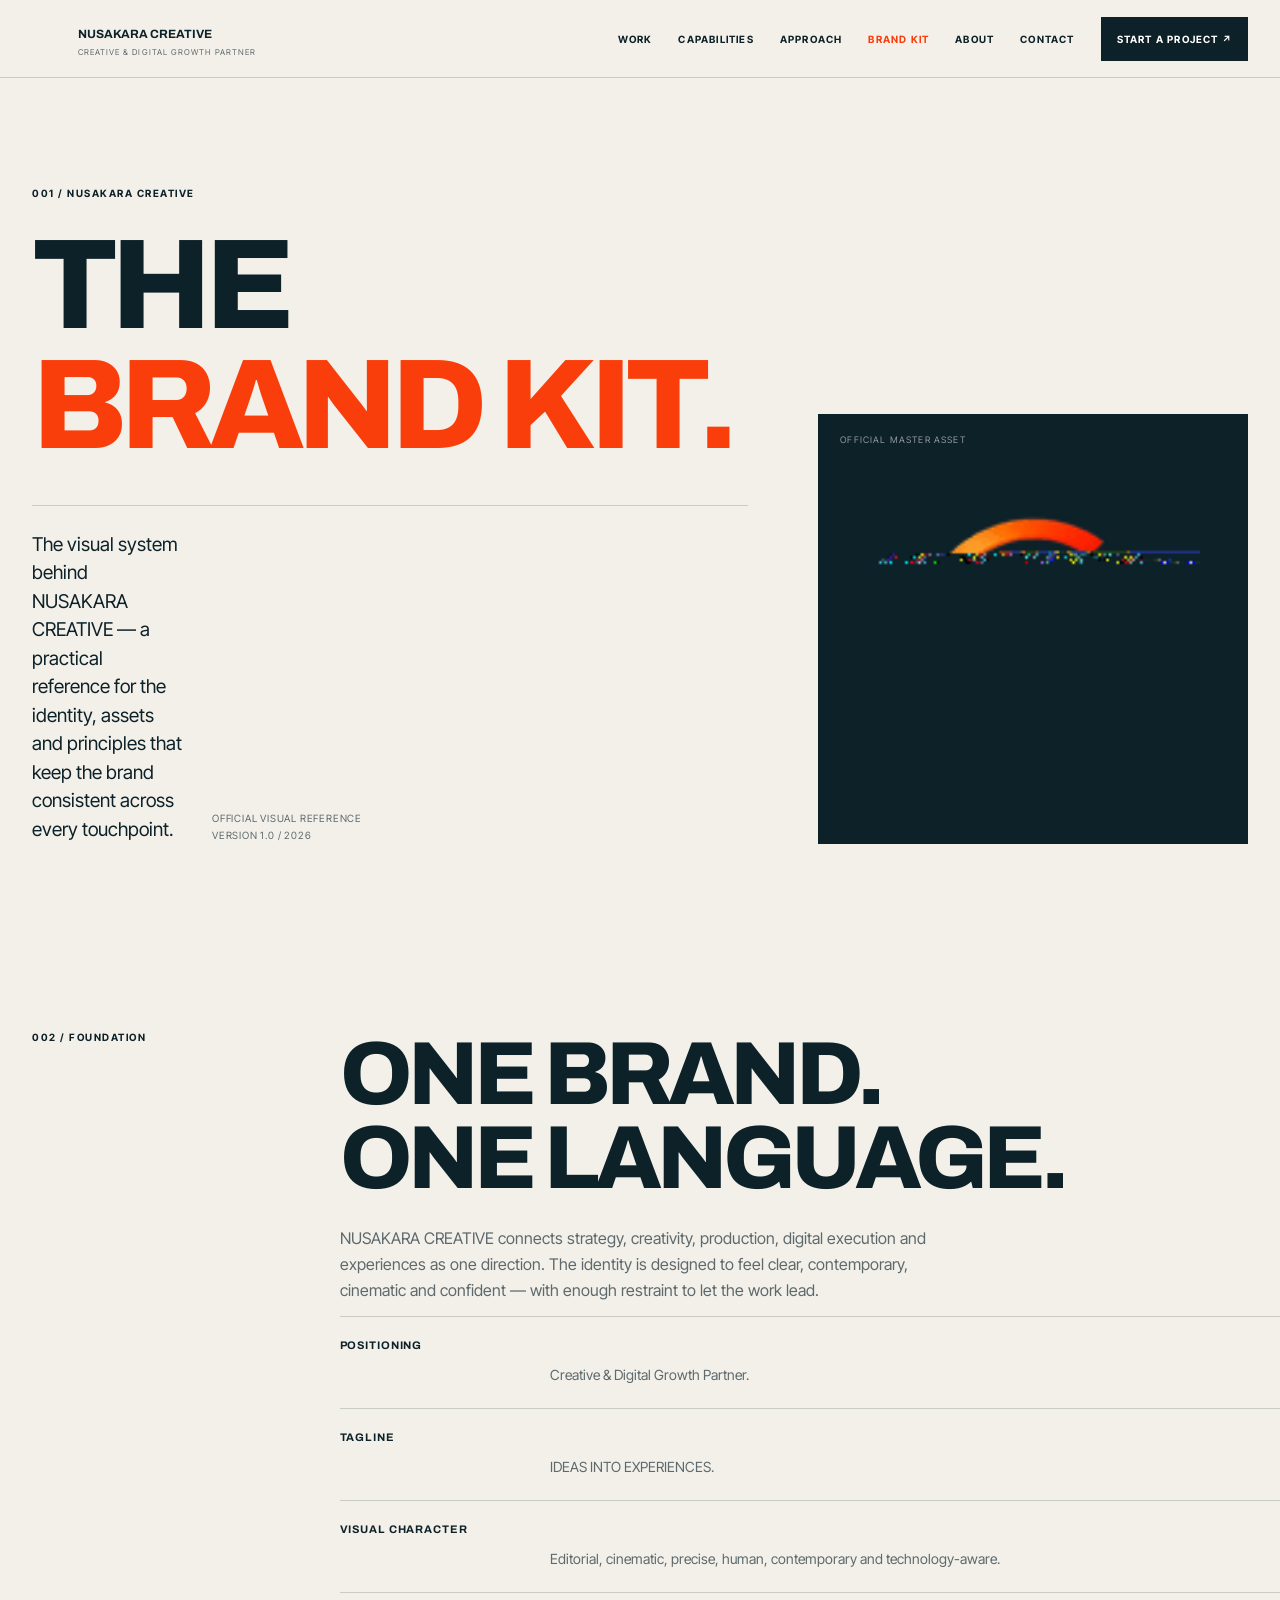
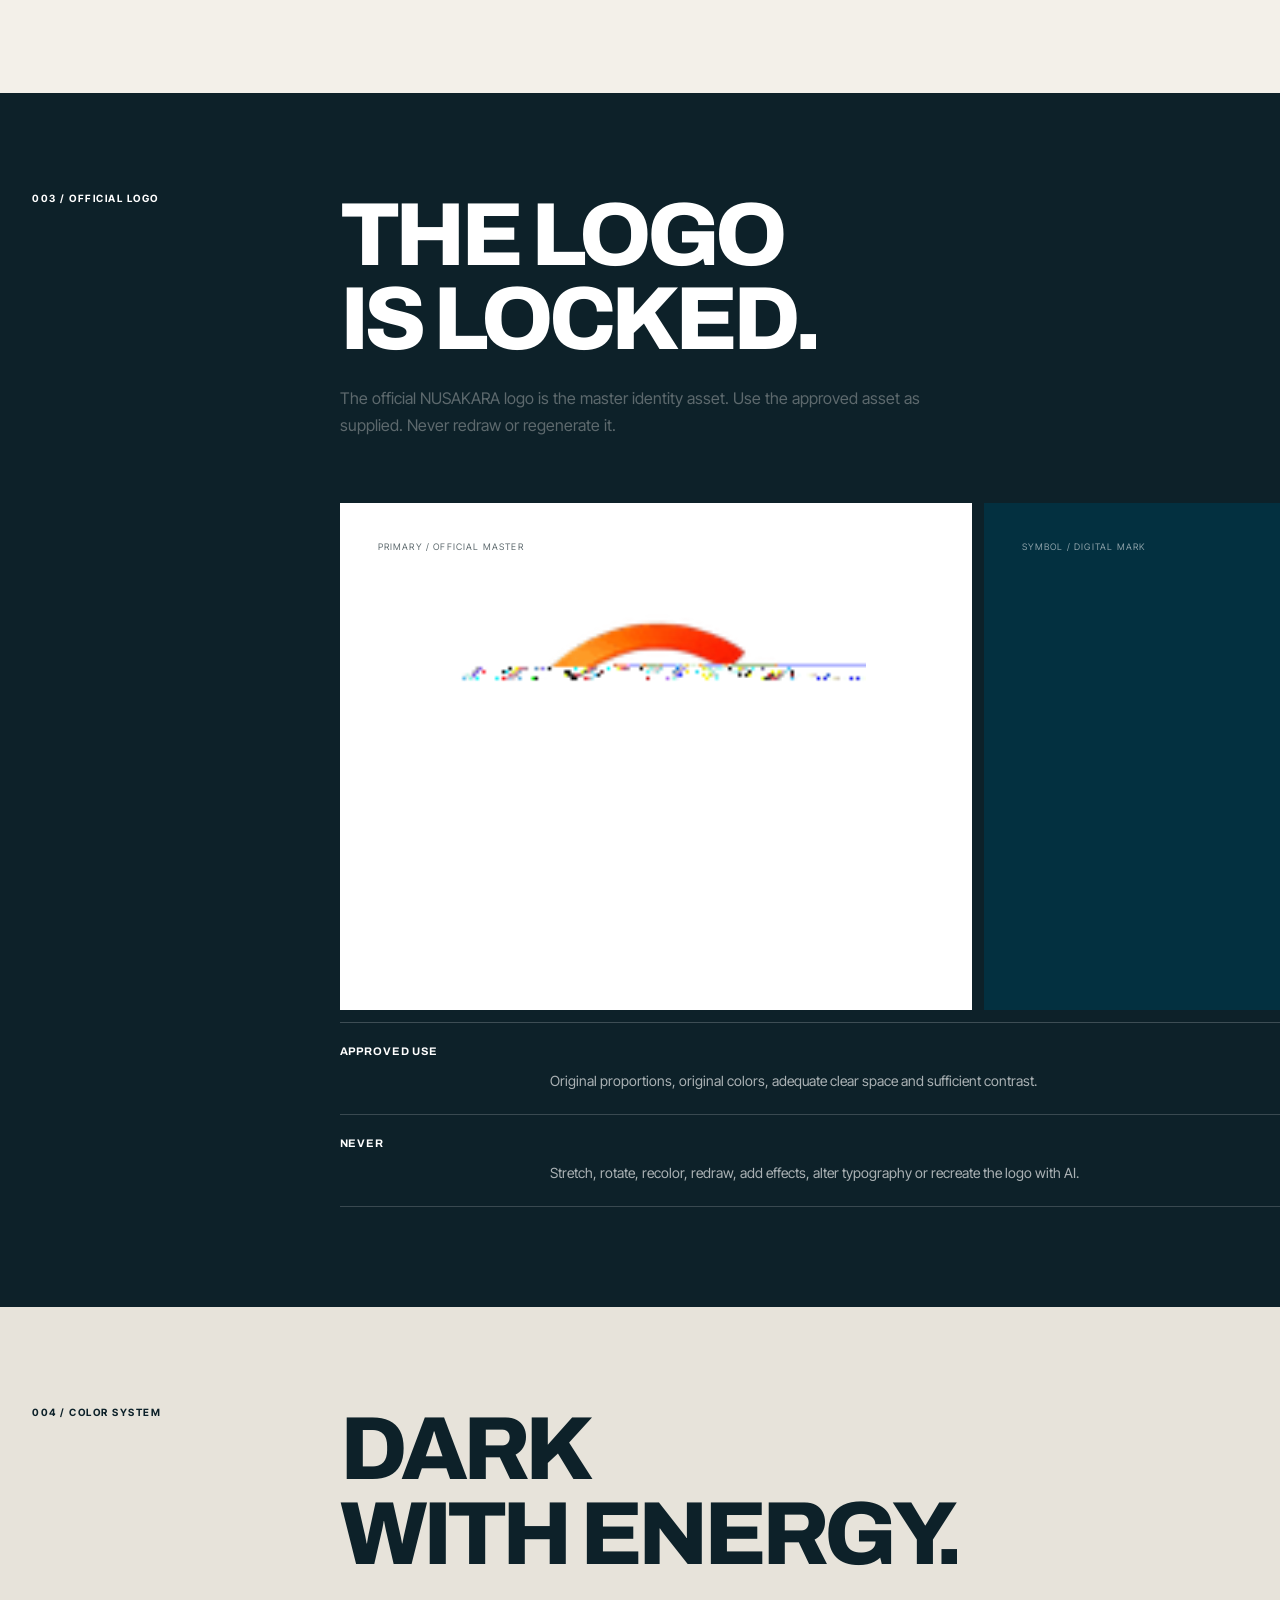
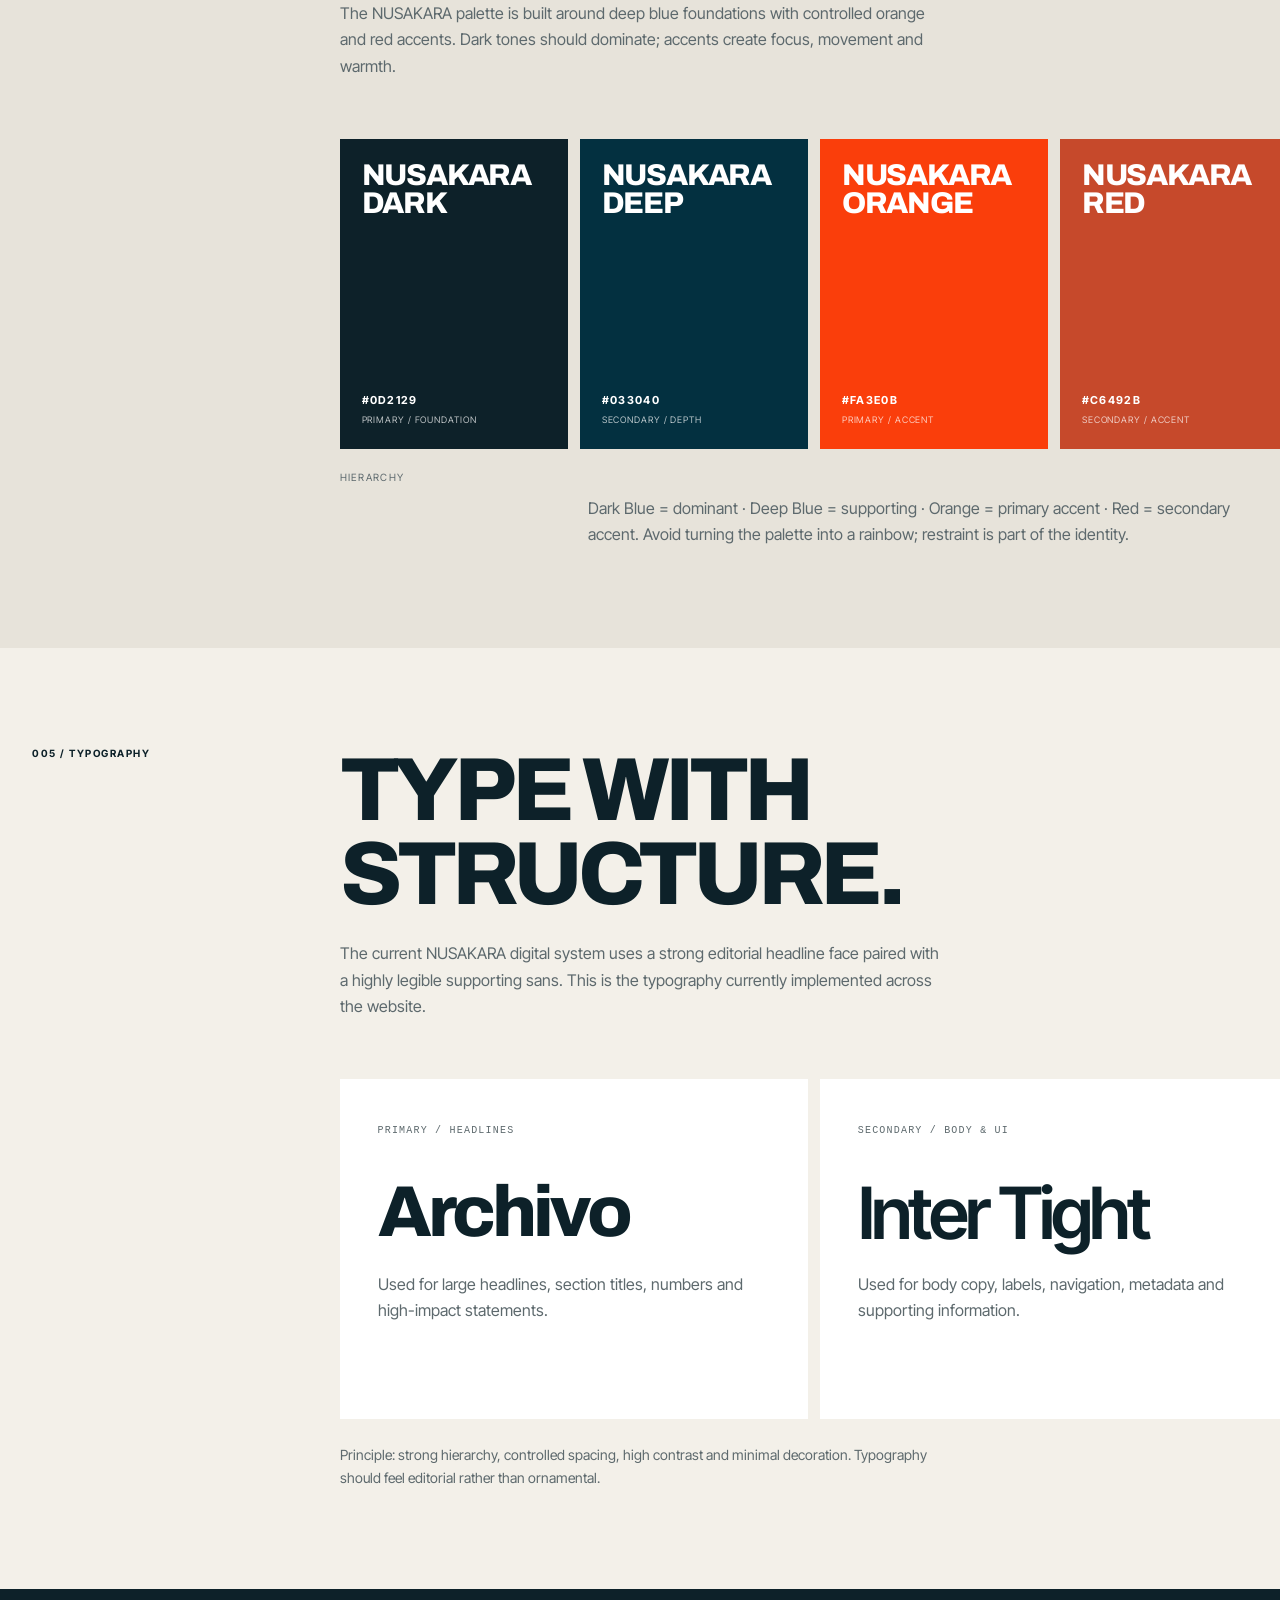
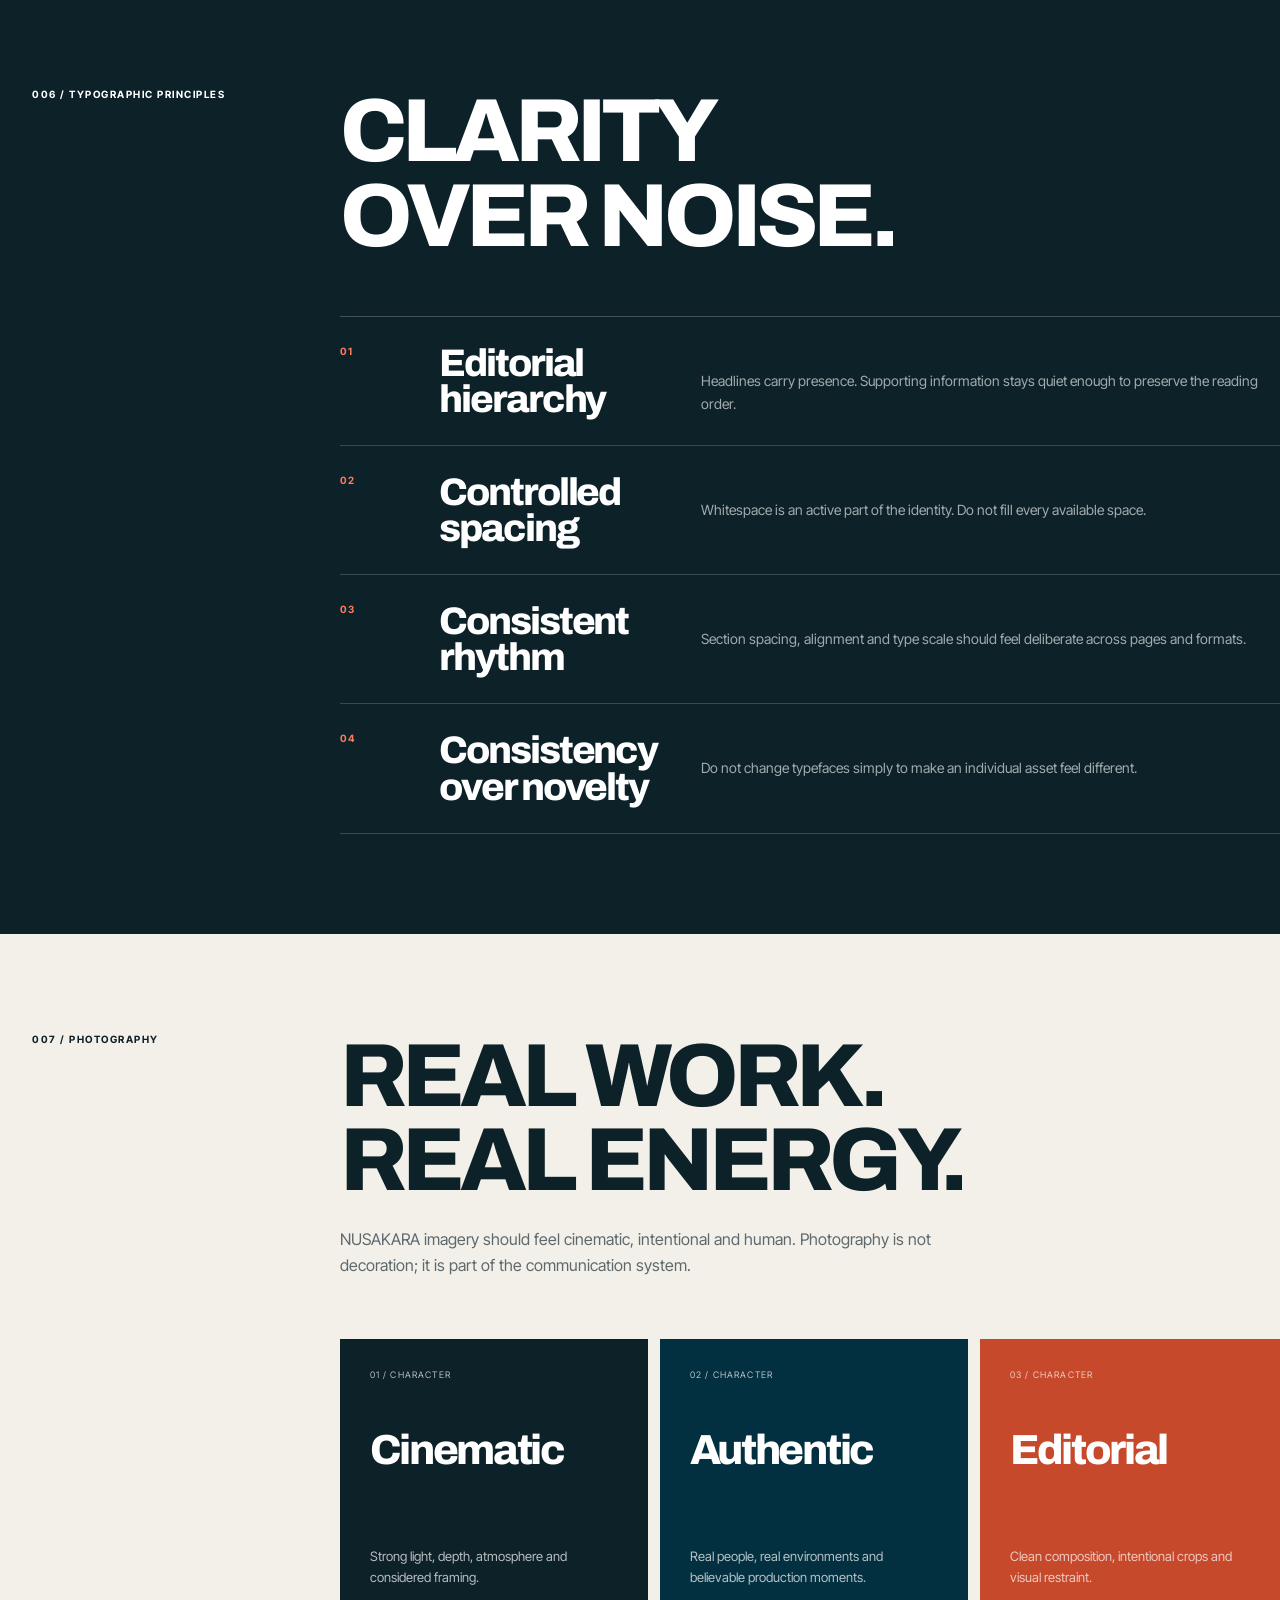
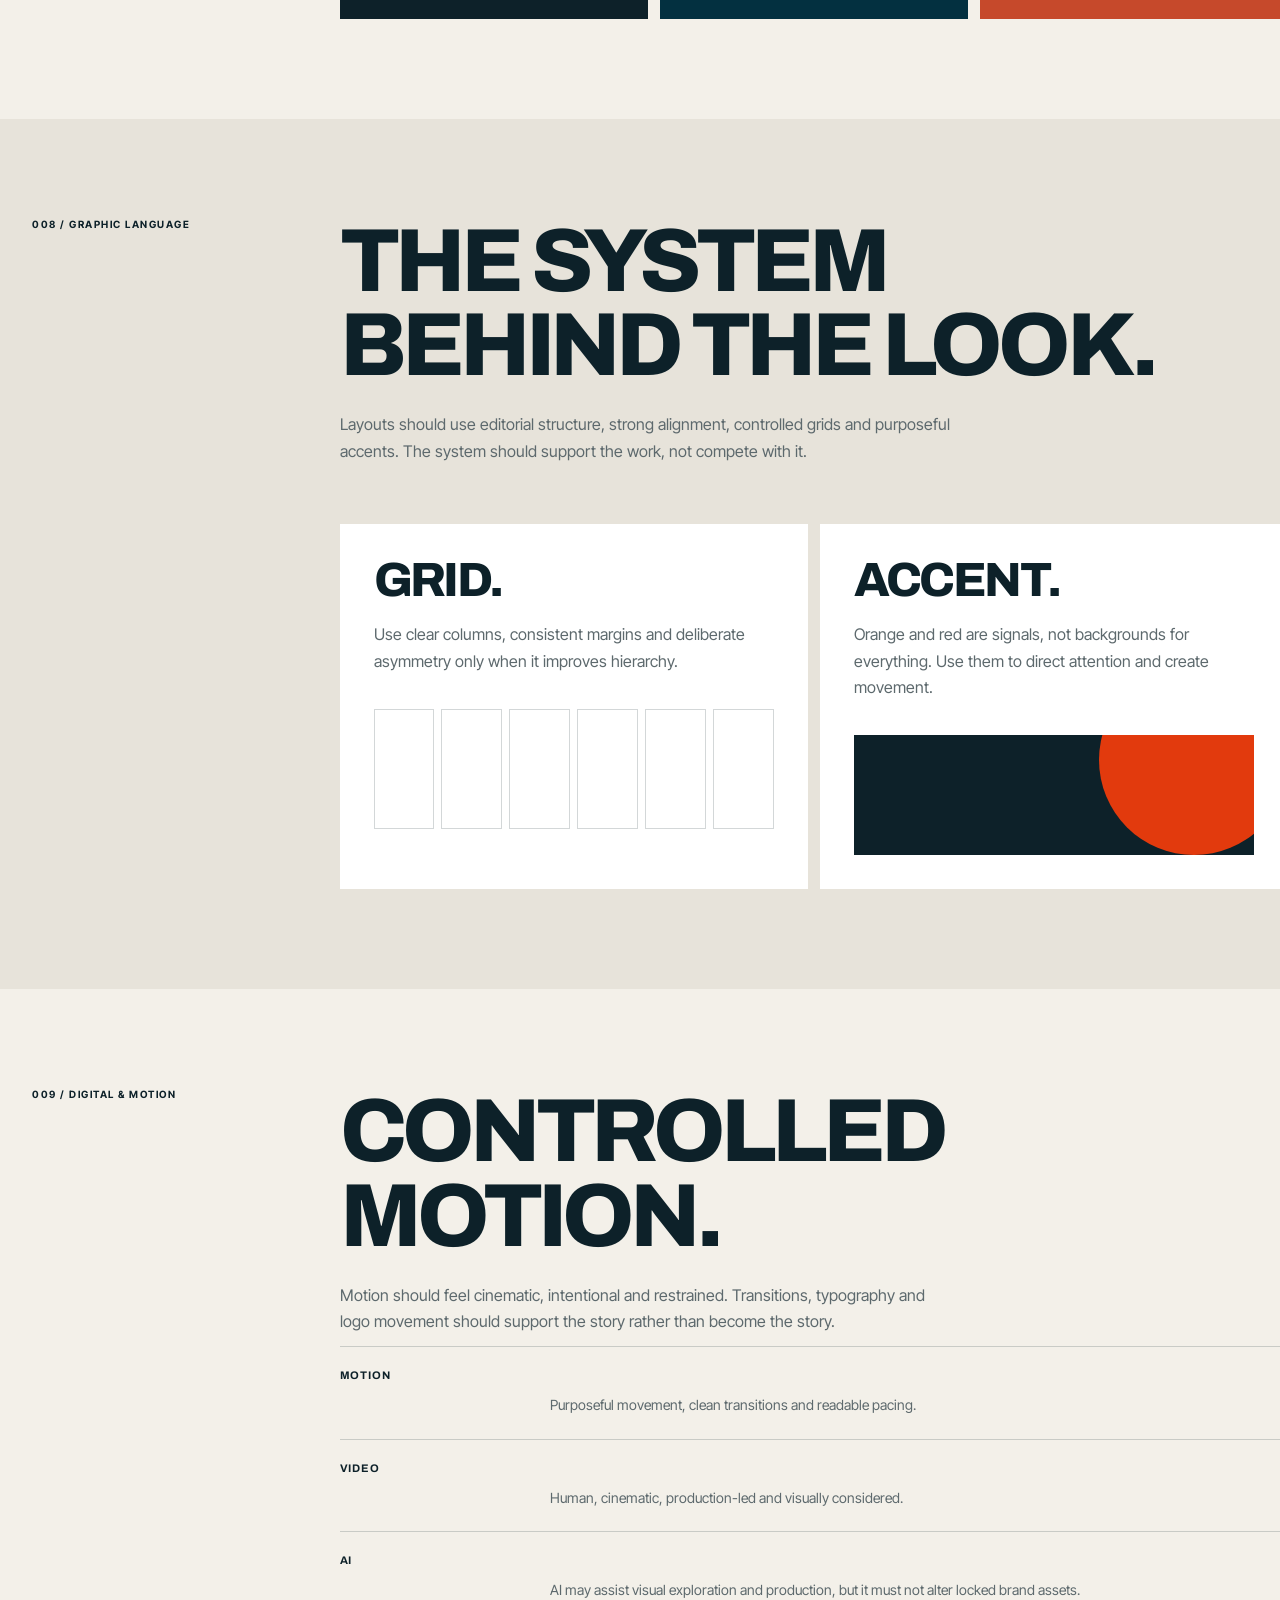
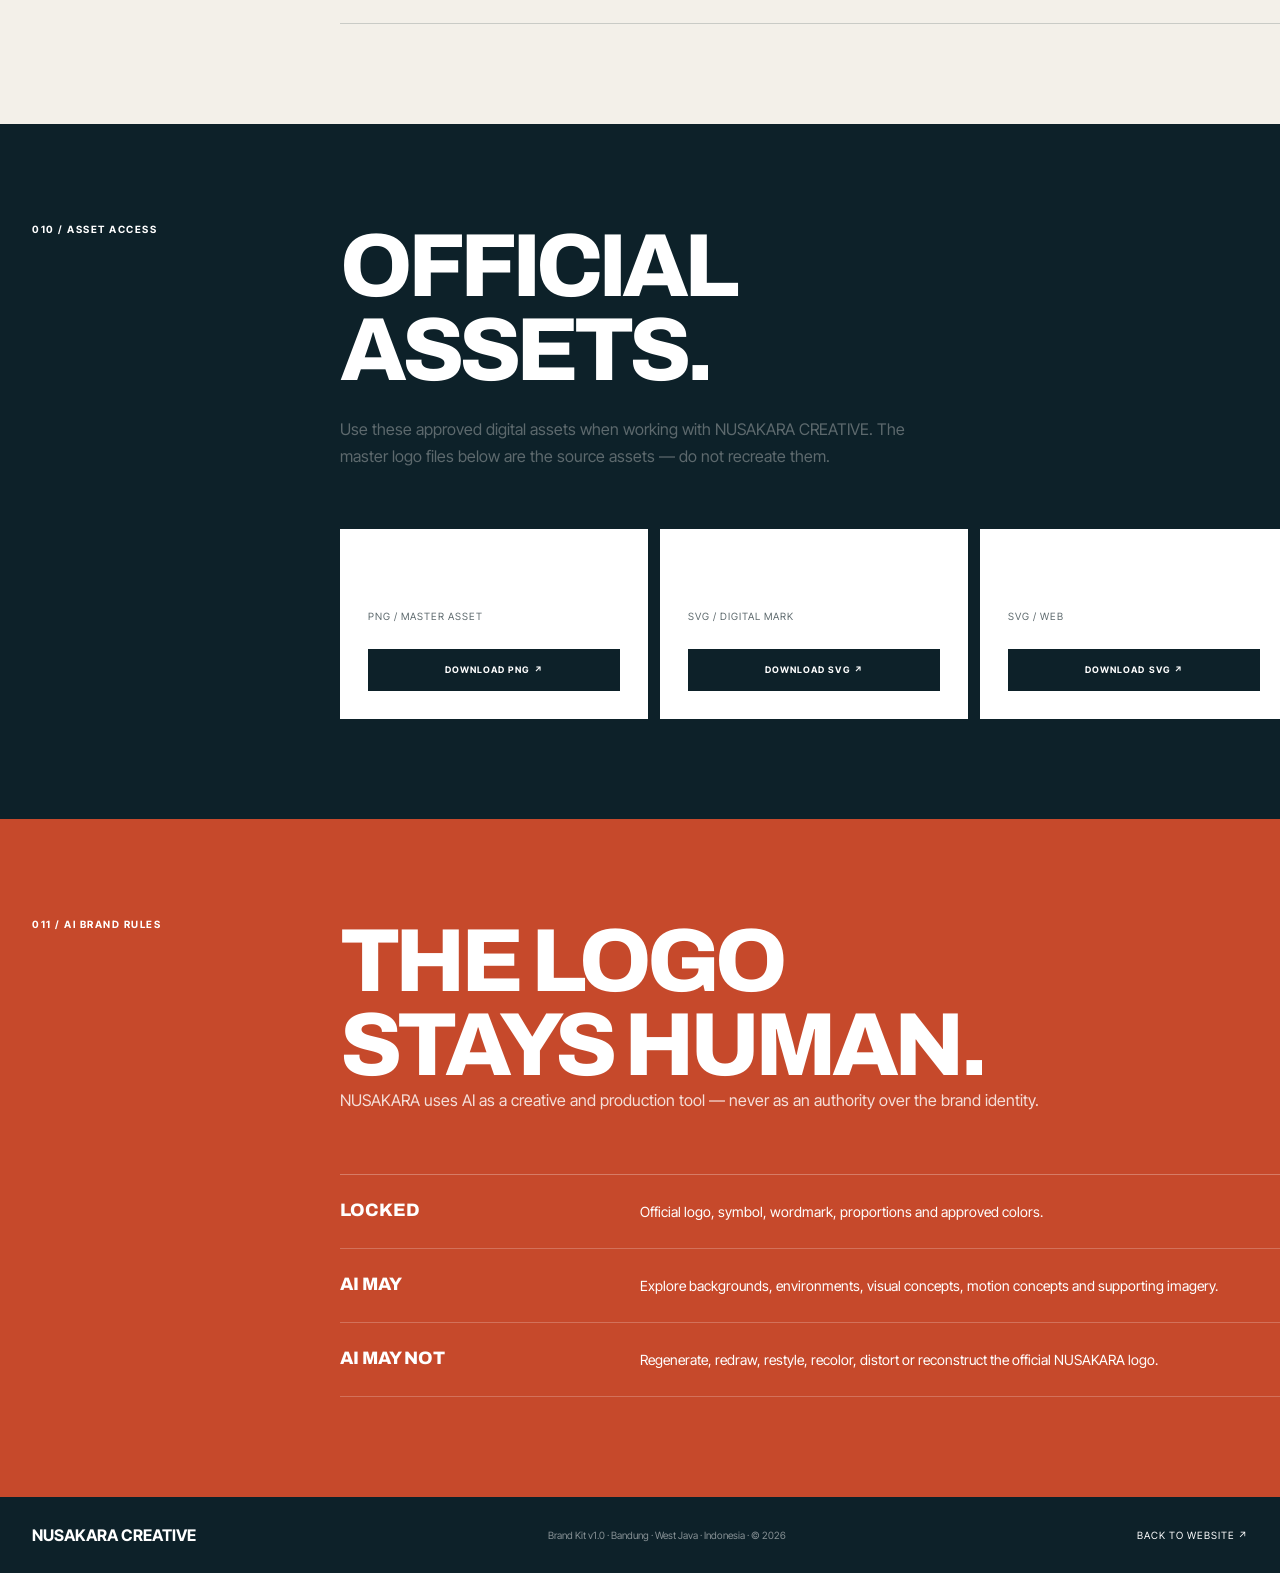
==== brand-kit/index.html @ 81b002ea "Create NUSAKARA Brand Kit page" ====
<!doctype html>
<html lang="en">
<head>
<meta charset="utf-8">
<meta name="viewport" content="width=device-width,initial-scale=1">
<title>Brand Kit — NUSAKARA CREATIVE</title>
<meta name="description" content="The official NUSAKARA CREATIVE visual reference: logo, color system, typography, photography direction, graphic language and brand usage principles.">
<meta name="robots" content="index,follow,max-image-preview:large">
<link rel="canonical" href="https://nusakaracreative.github.io/nusakaracreative/brand-kit/">
<meta property="og:type" content="website">
<meta property="og:title" content="Brand Kit — NUSAKARA CREATIVE">
<meta property="og:description" content="The visual system behind NUSAKARA CREATIVE. Official logo, colors, typography and usage principles.">
<meta property="og:url" content="https://nusakaracreative.github.io/nusakaracreative/brand-kit/">
<meta property="og:site_name" content="NUSAKARA CREATIVE">
<meta property="og:image" content="https://nusakaracreative.github.io/nusakaracreative/assets/nusakara-logo-official.png">
<link rel="icon" href="../favicon.svg" type="image/svg+xml">
<link rel="preconnect" href="https://fonts.googleapis.com">
<link rel="preconnect" href="https://fonts.gstatic.com" crossorigin>
<link href="https://fonts.googleapis.com/css2?family=Archivo:wght@400;500;600;700;800;900&family=Inter+Tight:wght@400;500;600;700&display=swap" rel="stylesheet">
<style>
:root{--paper:#f3f0e9;--ink:#0d2129;--deep:#033040;--orange:#fa3e0b;--red:#c6492b;--muted:#5d696d;--line:rgba(13,33,41,.18);--white:#fff;--max:1380px}
*{box-sizing:border-box}html{scroll-behavior:smooth;scroll-padding-top:78px;overflow-x:hidden}
body{margin:0;background:var(--paper);color:var(--ink);font-family:"Inter Tight",Arial,sans-serif;-webkit-font-smoothing:antialiased}
a{color:inherit;text-decoration:none}img{display:block;max-width:100%}
a:focus-visible{outline:2px solid var(--orange);outline-offset:4px}
.wrap{width:min(calc(100% - 64px),var(--max));margin:auto}
.skip{position:fixed;z-index:100;top:12px;left:12px;transform:translateY(-150%);background:var(--ink);color:#fff;padding:10px 12px;font-size:12px}.skip:focus{transform:none}
header{position:sticky;z-index:50;top:0;height:78px;background:rgba(243,240,233,.92);backdrop-filter:blur(16px);border-bottom:1px solid var(--line)}
.nav{height:78px;display:flex;align-items:center;justify-content:space-between;gap:24px}
.brand{display:flex;align-items:center;gap:10px}.brand img{width:36px;height:36px;object-fit:contain}.brand strong{font:700 12px/1 "Archivo"}.brand small{display:block;margin-top:5px;font-size:8px;letter-spacing:.13em;color:var(--muted)}
.navlinks{display:flex;align-items:center;gap:26px}.navlinks a{font-size:10px;font-weight:700;letter-spacing:.12em;text-transform:uppercase}.navlinks a:hover{color:var(--orange)}
.navlinks .active{color:var(--orange)}.navcta{background:var(--ink);color:#fff;padding:13px 16px;min-height:44px;display:inline-flex;align-items:center}
.mobile-toggle{display:none;border:0;background:none;min-width:44px;min-height:44px;font:700 10px "Inter Tight";letter-spacing:.1em}
.eyebrow{font-size:10px;line-height:1;letter-spacing:.15em;text-transform:uppercase;font-weight:700}.index{font-size:10px;color:var(--muted);letter-spacing:.13em}
h1,h2,h3{font-family:"Archivo",Arial,sans-serif;margin:0;font-weight:800;letter-spacing:-.055em;line-height:.94;overflow-wrap:anywhere}p{margin:0;line-height:1.65;color:var(--muted)}
.hero{padding:110px 0 88px}.hero-grid{display:grid;grid-template-columns:minmax(0,1.25fr) minmax(320px,.75fr);gap:70px;align-items:end}
.hero h1{font-size:clamp(76px,10vw,150px);margin-top:28px}.hero h1 span{color:var(--orange)}
.hero-copy{border-top:1px solid var(--line);padding-top:25px;margin-top:38px;display:grid;grid-template-columns:150px 1fr;gap:30px}.hero-copy p{font-size:19px;line-height:1.5;color:var(--ink);max-width:620px}
.hero-note{align-self:end;font-size:10px;line-height:1.7;letter-spacing:.08em;text-transform:uppercase;color:var(--muted)}
.logo-hero{background:var(--ink);min-height:360px;padding:48px;display:flex;align-items:center;justify-content:center;position:relative}
.logo-hero img{width:min(100%,430px);height:auto}.logo-hero .tag{position:absolute;left:22px;top:20px;color:rgba(255,255,255,.55);font-size:9px;letter-spacing:.13em;text-transform:uppercase}
.section{padding:100px 0}.dark{background:var(--ink);color:#fff}.light-alt{background:#e7e3da}.section-head{display:grid;grid-template-columns:22% 78%;gap:40px}.section-head h2{font-size:clamp(55px,7vw,105px)}.section-head p{max-width:610px;margin-top:24px}
.logo-system{margin-top:65px;display:grid;grid-template-columns:1.35fr .65fr;gap:12px}.logo-card{background:#fff;min-height:330px;padding:38px;display:flex;flex-direction:column;justify-content:space-between}.logo-card.dark-card{background:var(--deep);color:#fff}.logo-card img{max-width:100%;width:420px;height:auto;margin:auto}.logo-card .meta{font-size:9px;letter-spacing:.13em;text-transform:uppercase;color:var(--muted)}.dark-card .meta{color:rgba(255,255,255,.55)}
.rule-list{margin-top:12px;border-top:1px solid var(--line)}.rule{display:grid;grid-template-columns:180px 1fr;gap:30px;padding:22px 0;border-bottom:1px solid var(--line)}.rule strong{font:700 11px "Archivo";letter-spacing:.08em;text-transform:uppercase}.rule p{font-size:14px;max-width:680px}
.colors{margin-top:60px;display:grid;grid-template-columns:repeat(4,1fr);gap:12px}.swatch{min-height:310px;padding:22px;display:flex;flex-direction:column;justify-content:space-between}.swatch.dark-text{color:#fff}.swatch-name{font:800 30px/.95 "Archivo";letter-spacing:-.04em}.swatch-code{font:700 11px "Inter Tight";letter-spacing:.12em}.swatch small{font-size:9px;letter-spacing:.1em;text-transform:uppercase;opacity:.72}
.color-note{margin-top:22px;display:grid;grid-template-columns:22% 78%;gap:40px}.color-note p{max-width:680px}
.type-system{margin-top:60px;display:grid;grid-template-columns:1fr 1fr;gap:12px}.type-card{background:#fff;padding:38px;min-height:340px}.type-card h3{font-size:72px;margin:42px 0 18px}.type-card.inter h3{font-family:"Inter Tight";font-weight:600;letter-spacing:-.055em}.type-card code{font-size:10px;letter-spacing:.12em;color:var(--muted)}
.type-note{margin-top:28px;font-size:14px;max-width:760px}
.principles{margin-top:58px;border-top:1px solid rgba(255,255,255,.22)}.principle{display:grid;grid-template-columns:8% 25% 1fr;gap:24px;padding:28px 0;border-bottom:1px solid rgba(255,255,255,.18);align-items:start}.principle .num{font-size:10px;color:#ff795b;font-weight:700;letter-spacing:.1em}.principle h3{font-size:clamp(30px,3vw,48px)}.principle p{color:rgba(255,255,255,.62);font-size:14px;max-width:570px}
.photo-grid{margin-top:60px;display:grid;grid-template-columns:repeat(3,1fr);gap:12px}.photo-card{background:var(--ink);color:#fff;min-height:280px;padding:30px;display:flex;flex-direction:column;justify-content:space-between}.photo-card:nth-child(2){background:var(--deep)}.photo-card:nth-child(3){background:var(--red)}.photo-card span{font-size:9px;letter-spacing:.13em;text-transform:uppercase;opacity:.7}.photo-card h3{font-size:42px}.photo-card p{color:rgba(255,255,255,.7);font-size:13px}
.graphic-grid{margin-top:60px;display:grid;grid-template-columns:1fr 1fr;gap:12px}.graphic-card{background:#fff;min-height:330px;padding:34px}.graphic-card h3{font-size:48px}.graphic-card p{margin-top:18px;max-width:500px}.grid-demo{margin-top:35px;display:grid;grid-template-columns:repeat(6,1fr);gap:7px;height:120px}.grid-demo span{border:1px solid var(--line)}.accent-demo{margin-top:35px;height:120px;background:var(--ink);position:relative;overflow:hidden}.accent-demo:after{content:"";position:absolute;width:190px;height:190px;border-radius:50%;right:-35px;top:-70px;background:var(--orange);opacity:.9}
.downloads{margin-top:60px;display:grid;grid-template-columns:repeat(3,1fr);gap:12px}.download{background:#fff;min-height:190px;padding:28px;display:flex;flex-direction:column;justify-content:space-between}.download strong{font:800 28px/.95 "Archivo"}.download span{font-size:10px;color:var(--muted);letter-spacing:.1em;text-transform:uppercase}.download a{display:inline-flex;background:var(--ink);color:#fff;min-height:42px;align-items:center;justify-content:center;padding:0 14px;font-size:9px;font-weight:700;letter-spacing:.12em;text-transform:uppercase}
.ai{background:var(--red);color:#fff}.ai p{color:rgba(255,255,255,.82)}.ai-grid{display:grid;grid-template-columns:22% 78%;gap:40px}.ai h2{font-size:clamp(55px,7vw,105px)}.lock{margin-top:60px;border-top:1px solid rgba(255,255,255,.28)}.lock-row{display:grid;grid-template-columns:28% 1fr;gap:35px;padding:25px 0;border-bottom:1px solid rgba(255,255,255,.22)}.lock-row strong{font:800 18px "Archivo";text-transform:uppercase}.lock-row p{color:#fff;font-size:14px}
.footer{background:var(--ink);color:#fff;padding:28px 0}.footer-row{display:flex;justify-content:space-between;gap:30px;align-items:center}.footer small{color:rgba(255,255,255,.5);font-size:10px}.footer a{font-size:10px;letter-spacing:.1em;text-transform:uppercase}
@media(max-width:900px){.wrap{width:min(calc(100% - 40px),var(--max))}.navlinks{display:none}.navlinks.mobile-open{display:flex;position:absolute;top:78px;left:0;right:0;padding:18px 20px;flex-direction:column;align-items:stretch;gap:0;background:var(--paper);border-bottom:1px solid var(--line)}.navlinks.mobile-open a{padding:14px 0;border-bottom:1px solid var(--line)}.navlinks.mobile-open .navcta{padding:14px;margin-top:8px;text-align:center}.mobile-toggle{display:block}.hero-grid,.section-head,.color-note,.ai-grid{grid-template-columns:1fr}.logo-system,.type-system,.graphic-grid{grid-template-columns:1fr}.colors{grid-template-columns:1fr 1fr}.photo-grid{grid-template-columns:1fr}.downloads{grid-template-columns:1fr 1fr}.principle{grid-template-columns:9% 31% 1fr}}
@media(max-width:560px){.wrap{width:calc(100% - 28px)}header,.nav{height:68px}.navlinks.mobile-open{top:68px}.brand img{width:32px;height:32px}.brand strong{font-size:11px}.brand small{font-size:7px}.hero{padding:78px 0 60px}.hero h1{font-size:18vw}.hero-copy{grid-template-columns:1fr;gap:16px}.hero-copy p{font-size:16px}.logo-hero{min-height:260px;padding:28px}.section{padding:75px 0}.section-head{gap:20px}.section-head h2,.ai h2{font-size:clamp(52px,15vw,78px)}.logo-system{margin-top:42px}.logo-card{min-height:250px;padding:25px}.colors{grid-template-columns:1fr 1fr;gap:7px;margin-top:40px}.swatch{min-height:210px;padding:16px}.swatch-name{font-size:22px}.type-system,.graphic-grid{margin-top:40px}.type-card{min-height:250px;padding:25px}.type-card h3{font-size:52px}.photo-grid{margin-top:40px}.graphic-card{min-height:260px;padding:25px}.downloads{grid-template-columns:1fr;margin-top:40px}.lock{margin-top:40px}.lock-row{grid-template-columns:1fr;gap:12px}.footer-row{align-items:flex-start;flex-direction:column}}
@media(prefers-reduced-motion:reduce){html{scroll-behavior:auto}}
</style>
<script type="application/ld+json">{"@context":"https://schema.org","@type":"WebPage","name":"Brand Kit — NUSAKARA CREATIVE","url":"https://nusakaracreative.github.io/nusakaracreative/brand-kit/","description":"Official visual system and brand usage reference for NUSAKARA CREATIVE.","isPartOf":{"@type":"WebSite","url":"https://nusakaracreative.github.io/nusakaracreative/"}}</script>
</head>
<body>
<a class="skip" href="#main">Skip to content</a>
<header><div class="wrap nav">
<a class="brand" href="../" aria-label="NUSAKARA CREATIVE"><img src="../assets/nusakara-logo-mark.svg" alt="NUSAKARA CREATIVE logo"><div><strong>NUSAKARA CREATIVE</strong><small>CREATIVE &amp; DIGITAL GROWTH PARTNER</small></div></a>
<nav id="main-nav" class="navlinks" aria-label="Main navigation"><a href="../portfolio/">Work</a><a href="../#capabilities">Capabilities</a><a href="../#process">Approach</a><a class="active" href="./" aria-current="page">Brand Kit</a><a href="../#about">About</a><a href="../#contact">Contact</a><a class="navcta" href="https://wa.me/6282312493330?text=Hello%20NUSAKARA%20CREATIVE.%20I%27d%20like%20to%20discuss%20a%20project." target="_blank" rel="noopener">Start a project ↗</a></nav>
<button class="mobile-toggle" type="button" aria-label="Open navigation menu" aria-expanded="false" aria-controls="main-nav">MENU</button>
</div></header>
<main id="main">
<section class="hero"><div class="wrap hero-grid"><div><div class="eyebrow">001 / NUSAKARA CREATIVE</div><h1>THE<br><span>BRAND KIT.</span></h1><div class="hero-copy"><p>The visual system behind NUSAKARA CREATIVE — a practical reference for the identity, assets and principles that keep the brand consistent across every touchpoint.</p><div class="hero-note">OFFICIAL VISUAL REFERENCE<br>VERSION 1.0 / 2026</div></div></div><div class="logo-hero"><span class="tag">OFFICIAL MASTER ASSET</span><img src="../assets/nusakara-logo-official.png" alt="Official NUSAKARA CREATIVE logo"></div></div></section>

<section class="section"><div class="wrap section-head"><div class="eyebrow">002 / FOUNDATION</div><div><h2>ONE BRAND.<br>ONE LANGUAGE.</h2><p>NUSAKARA CREATIVE connects strategy, creativity, production, digital execution and experiences as one direction. The identity is designed to feel clear, contemporary, cinematic and confident — with enough restraint to let the work lead.</p><div class="rule-list"><div class="rule"><strong>Positioning</strong><p>Creative &amp; Digital Growth Partner.</p></div><div class="rule"><strong>Tagline</strong><p>IDEAS INTO EXPERIENCES.</p></div><div class="rule"><strong>Visual character</strong><p>Editorial, cinematic, precise, human, contemporary and technology-aware.</p></div></div></div></div></section>

<section class="section dark"><div class="wrap section-head"><div class="eyebrow">003 / OFFICIAL LOGO</div><div><h2>THE LOGO<br>IS LOCKED.</h2><p>The official NUSAKARA logo is the master identity asset. Use the approved asset as supplied. Never redraw or regenerate it.</p><div class="logo-system"><div class="logo-card"><div class="meta">PRIMARY / OFFICIAL MASTER</div><img src="../assets/nusakara-logo-official.png" alt="Official NUSAKARA CREATIVE master logo"></div><div class="logo-card dark-card"><div class="meta">SYMBOL / DIGITAL MARK</div><img src="../assets/nusakara-logo-mark.svg" alt="NUSAKARA symbol mark"></div></div><div class="rule-list" style="border-color:rgba(255,255,255,.2)"><div class="rule" style="border-color:rgba(255,255,255,.18)"><strong style="color:#fff">Approved use</strong><p style="color:rgba(255,255,255,.65)">Original proportions, original colors, adequate clear space and sufficient contrast.</p></div><div class="rule" style="border-color:rgba(255,255,255,.18)"><strong style="color:#fff">Never</strong><p style="color:rgba(255,255,255,.65)">Stretch, rotate, recolor, redraw, add effects, alter typography or recreate the logo with AI.</p></div></div></div></div></section>

<section class="section light-alt"><div class="wrap section-head"><div class="eyebrow">004 / COLOR SYSTEM</div><div><h2>DARK<br>WITH ENERGY.</h2><p>The NUSAKARA palette is built around deep blue foundations with controlled orange and red accents. Dark tones should dominate; accents create focus, movement and warmth.</p><div class="colors"><article class="swatch dark-text" style="background:#0D2129"><span class="swatch-name">NUSAKARA<br>DARK</span><div><div class="swatch-code">#0D2129</div><small>Primary / Foundation</small></div></article><article class="swatch dark-text" style="background:#033040"><span class="swatch-name">NUSAKARA<br>DEEP</span><div><div class="swatch-code">#033040</div><small>Secondary / Depth</small></div></article><article class="swatch dark-text" style="background:#FA3E0B"><span class="swatch-name">NUSAKARA<br>ORANGE</span><div><div class="swatch-code">#FA3E0B</div><small>Primary / Accent</small></div></article><article class="swatch dark-text" style="background:#C6492B"><span class="swatch-name">NUSAKARA<br>RED</span><div><div class="swatch-code">#C6492B</div><small>Secondary / Accent</small></div></article></div><div class="color-note"><div class="index">HIERARCHY</div><p>Dark Blue = dominant · Deep Blue = supporting · Orange = primary accent · Red = secondary accent. Avoid turning the palette into a rainbow; restraint is part of the identity.</p></div></div></div></section>

<section class="section"><div class="wrap section-head"><div class="eyebrow">005 / TYPOGRAPHY</div><div><h2>TYPE WITH<br>STRUCTURE.</h2><p>The current NUSAKARA digital system uses a strong editorial headline face paired with a highly legible supporting sans. This is the typography currently implemented across the website.</p><div class="type-system"><article class="type-card"><code>PRIMARY / HEADLINES</code><h3>Archivo</h3><p>Used for large headlines, section titles, numbers and high-impact statements.</p></article><article class="type-card inter"><code>SECONDARY / BODY &amp; UI</code><h3>Inter Tight</h3><p>Used for body copy, labels, navigation, metadata and supporting information.</p></article></div><p class="type-note">Principle: strong hierarchy, controlled spacing, high contrast and minimal decoration. Typography should feel editorial rather than ornamental.</p></div></div></section>

<section class="section dark"><div class="wrap section-head"><div class="eyebrow">006 / TYPOGRAPHIC PRINCIPLES</div><div><h2>CLARITY<br>OVER NOISE.</h2><div class="principles"><article class="principle"><span class="num">01</span><h3>Editorial hierarchy</h3><p>Headlines carry presence. Supporting information stays quiet enough to preserve the reading order.</p></article><article class="principle"><span class="num">02</span><h3>Controlled spacing</h3><p>Whitespace is an active part of the identity. Do not fill every available space.</p></article><article class="principle"><span class="num">03</span><h3>Consistent rhythm</h3><p>Section spacing, alignment and type scale should feel deliberate across pages and formats.</p></article><article class="principle"><span class="num">04</span><h3>Consistency over novelty</h3><p>Do not change typefaces simply to make an individual asset feel different.</p></article></div></div></div></section>

<section class="section"><div class="wrap section-head"><div class="eyebrow">007 / PHOTOGRAPHY</div><div><h2>REAL WORK.<br>REAL ENERGY.</h2><p>NUSAKARA imagery should feel cinematic, intentional and human. Photography is not decoration; it is part of the communication system.</p><div class="photo-grid"><article class="photo-card"><span>01 / CHARACTER</span><h3>Cinematic</h3><p>Strong light, depth, atmosphere and considered framing.</p></article><article class="photo-card"><span>02 / CHARACTER</span><h3>Authentic</h3><p>Real people, real environments and believable production moments.</p></article><article class="photo-card"><span>03 / CHARACTER</span><h3>Editorial</h3><p>Clean composition, intentional crops and visual restraint.</p></article></div></div></div></section>

<section class="section light-alt"><div class="wrap section-head"><div class="eyebrow">008 / GRAPHIC LANGUAGE</div><div><h2>THE SYSTEM<br>BEHIND THE LOOK.</h2><p>Layouts should use editorial structure, strong alignment, controlled grids and purposeful accents. The system should support the work, not compete with it.</p><div class="graphic-grid"><article class="graphic-card"><h3>GRID.</h3><p>Use clear columns, consistent margins and deliberate asymmetry only when it improves hierarchy.</p><div class="grid-demo"><span></span><span></span><span></span><span></span><span></span><span></span></div></article><article class="graphic-card"><h3>ACCENT.</h3><p>Orange and red are signals, not backgrounds for everything. Use them to direct attention and create movement.</p><div class="accent-demo"></div></article></div></div></div></section>

<section class="section"><div class="wrap section-head"><div class="eyebrow">009 / DIGITAL &amp; MOTION</div><div><h2>CONTROLLED<br>MOTION.</h2><p>Motion should feel cinematic, intentional and restrained. Transitions, typography and logo movement should support the story rather than become the story.</p><div class="rule-list"><div class="rule"><strong>Motion</strong><p>Purposeful movement, clean transitions and readable pacing.</p></div><div class="rule"><strong>Video</strong><p>Human, cinematic, production-led and visually considered.</p></div><div class="rule"><strong>AI</strong><p>AI may assist visual exploration and production, but it must not alter locked brand assets.</p></div></div></div></div></section>

<section class="section dark"><div class="wrap section-head"><div class="eyebrow">010 / ASSET ACCESS</div><div><h2>OFFICIAL<br>ASSETS.</h2><p>Use these approved digital assets when working with NUSAKARA CREATIVE. The master logo files below are the source assets — do not recreate them.</p><div class="downloads"><article class="download"><strong>Official Logo</strong><span>PNG / Master Asset</span><a href="../assets/nusakara-logo-official.png" download>Download PNG ↗</a></article><article class="download"><strong>Logo Mark</strong><span>SVG / Digital Mark</span><a href="../assets/nusakara-logo-mark.svg" download>Download SVG ↗</a></article><article class="download"><strong>Favicon</strong><span>SVG / Web</span><a href="../favicon.svg" download>Download SVG ↗</a></article></div></div></div></section>

<section class="section ai"><div class="wrap ai-grid"><div class="eyebrow" style="color:#fff">011 / AI BRAND RULES</div><div><h2>THE LOGO<br>STAYS HUMAN.</h2><p>NUSAKARA uses AI as a creative and production tool — never as an authority over the brand identity.</p><div class="lock"><div class="lock-row"><strong>LOCKED</strong><p>Official logo, symbol, wordmark, proportions and approved colors.</p></div><div class="lock-row"><strong>AI MAY</strong><p>Explore backgrounds, environments, visual concepts, motion concepts and supporting imagery.</p></div><div class="lock-row"><strong>AI MAY NOT</strong><p>Regenerate, redraw, restyle, recolor, distort or reconstruct the official NUSAKARA logo.</p></div></div></div></div></section>
</main>
<footer class="footer"><div class="wrap footer-row"><strong>NUSAKARA CREATIVE</strong><small>Brand Kit v1.0 · Bandung · West Java · Indonesia · © 2026</small><a href="../">Back to website ↗</a></div></footer>
<script>
const menuBtn=document.querySelector('.mobile-toggle'),nav=document.querySelector('#main-nav');
if(menuBtn&&nav){const close=()=>{nav.classList.remove('mobile-open');menuBtn.setAttribute('aria-expanded','false');menuBtn.setAttribute('aria-label','Open navigation menu')};menuBtn.addEventListener('click',()=>{const open=nav.classList.toggle('mobile-open');menuBtn.setAttribute('aria-expanded',String(open));menuBtn.setAttribute('aria-label',open?'Close navigation menu':'Open navigation menu')});nav.querySelectorAll('a').forEach(a=>a.addEventListener('click',close));document.addEventListener('keydown',e=>{if(e.key==='Escape'&&nav.classList.contains('mobile-open')){close();menuBtn.focus()}})}
</script>
</body>
</html>
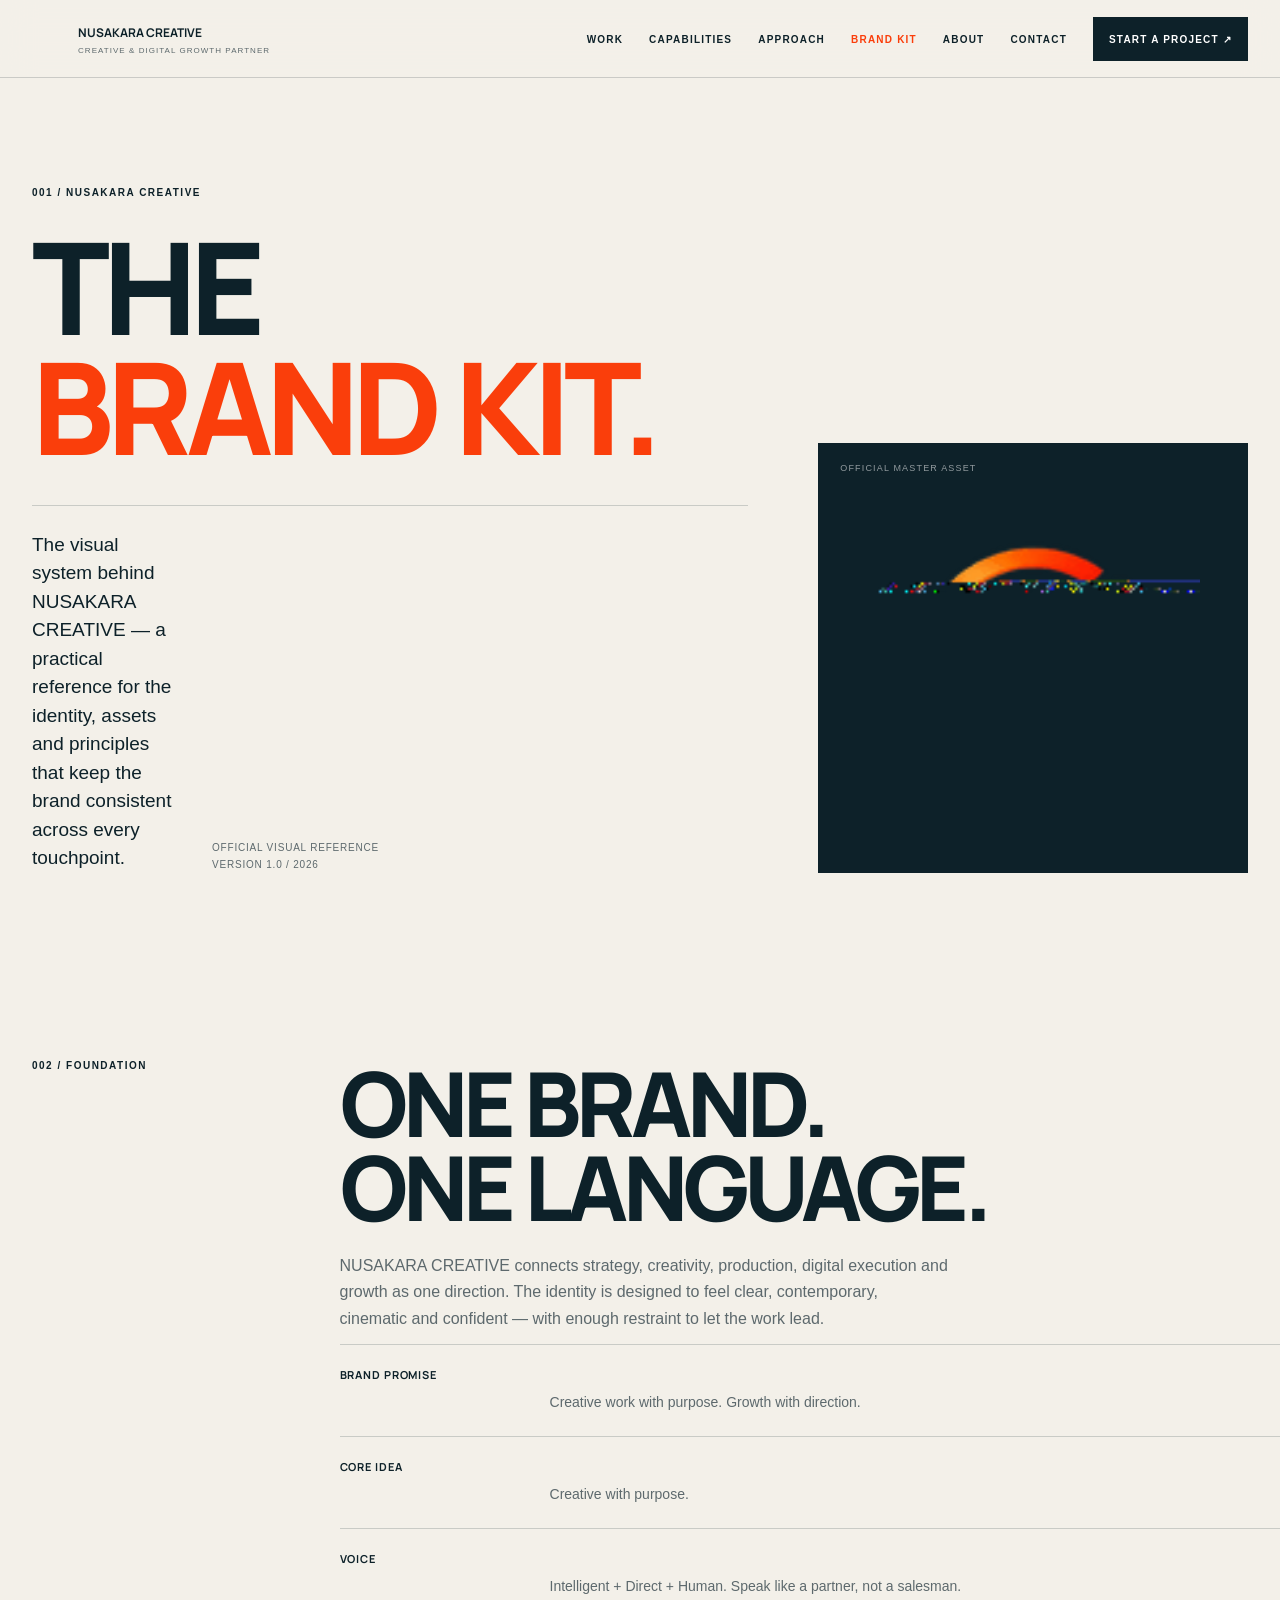
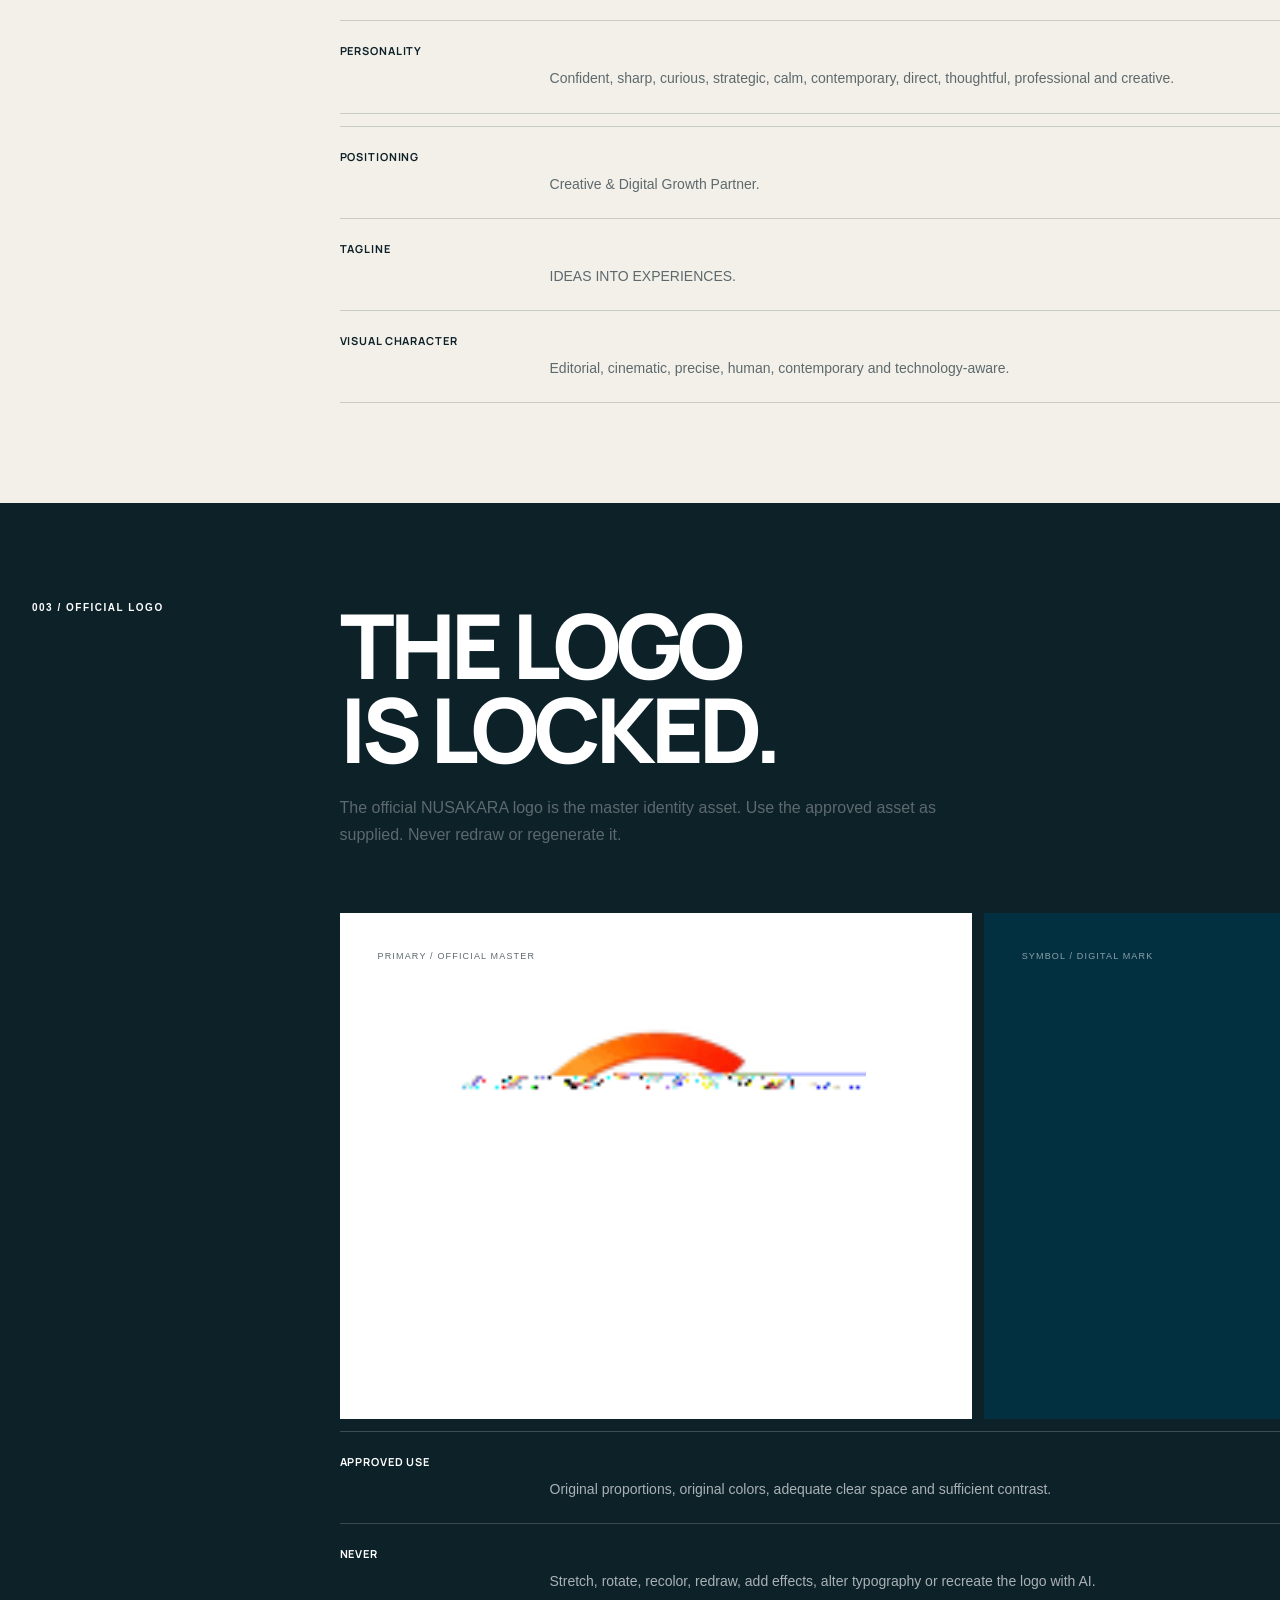
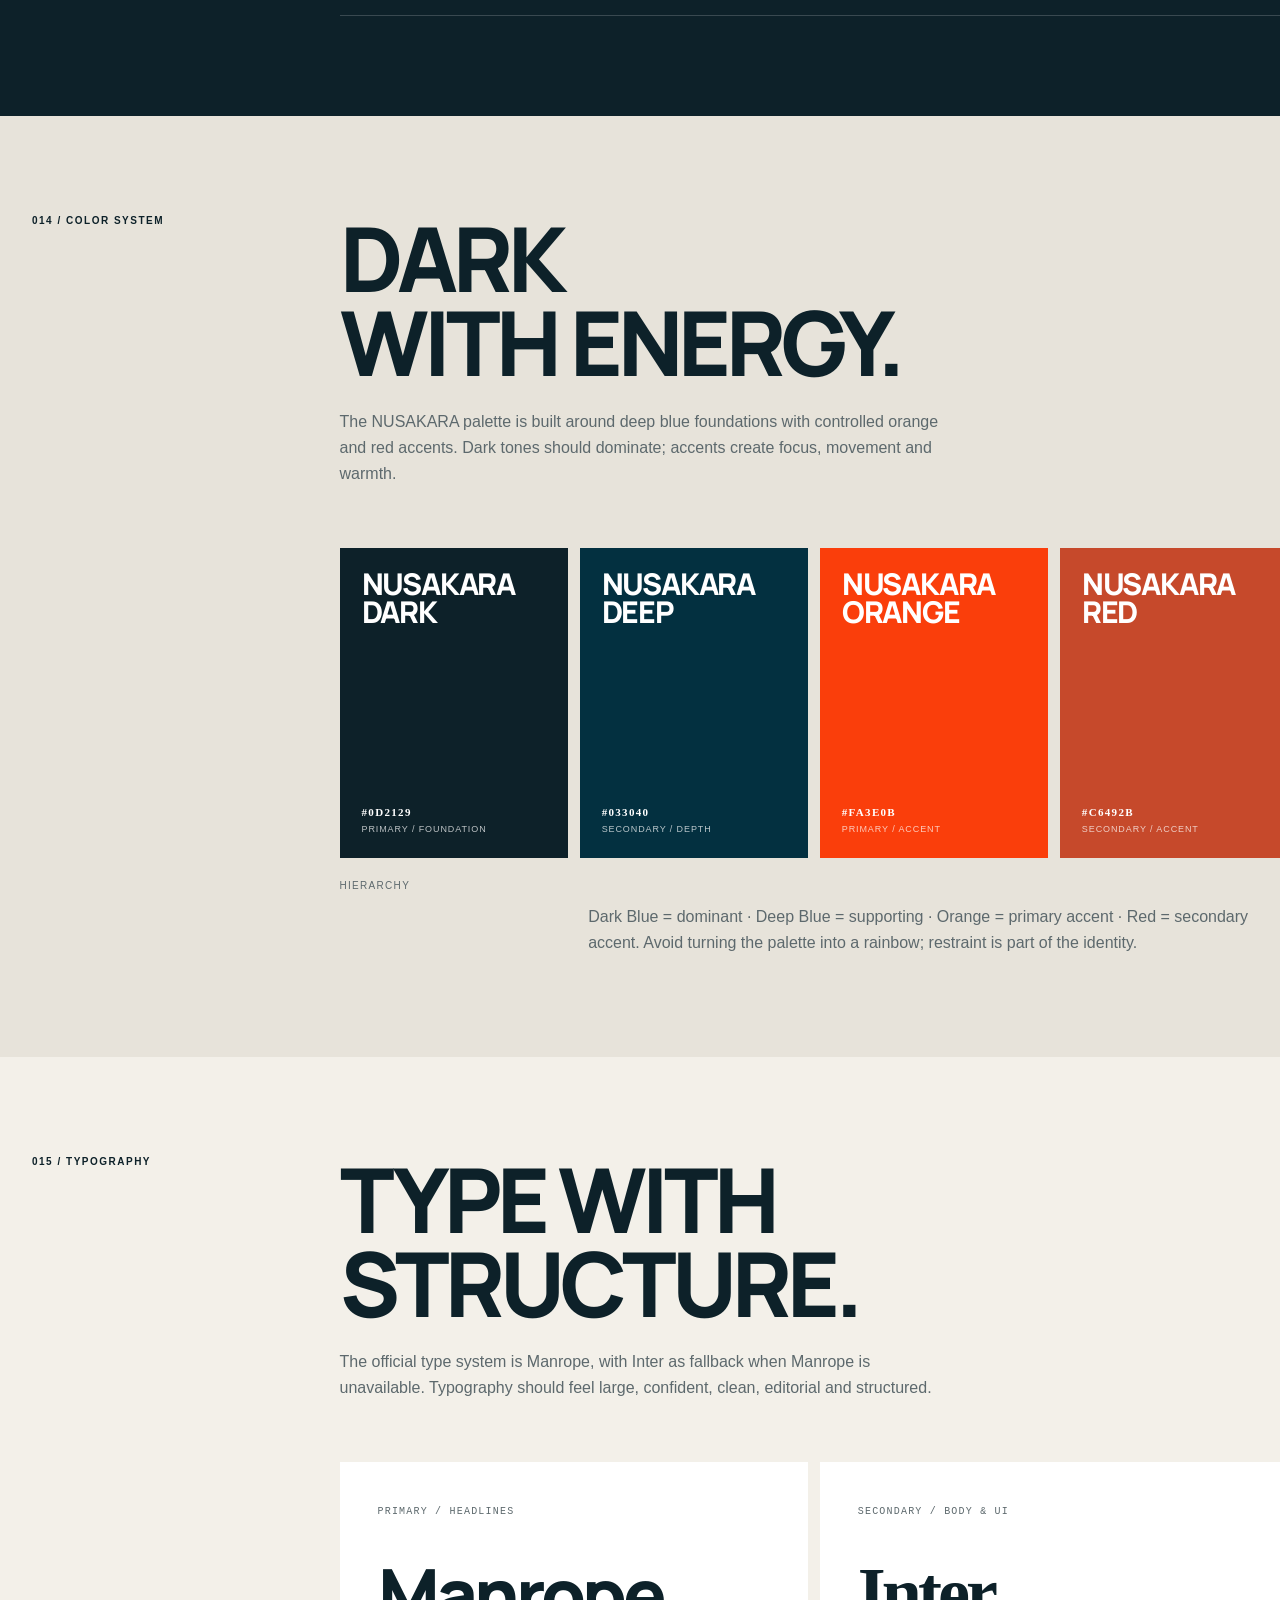
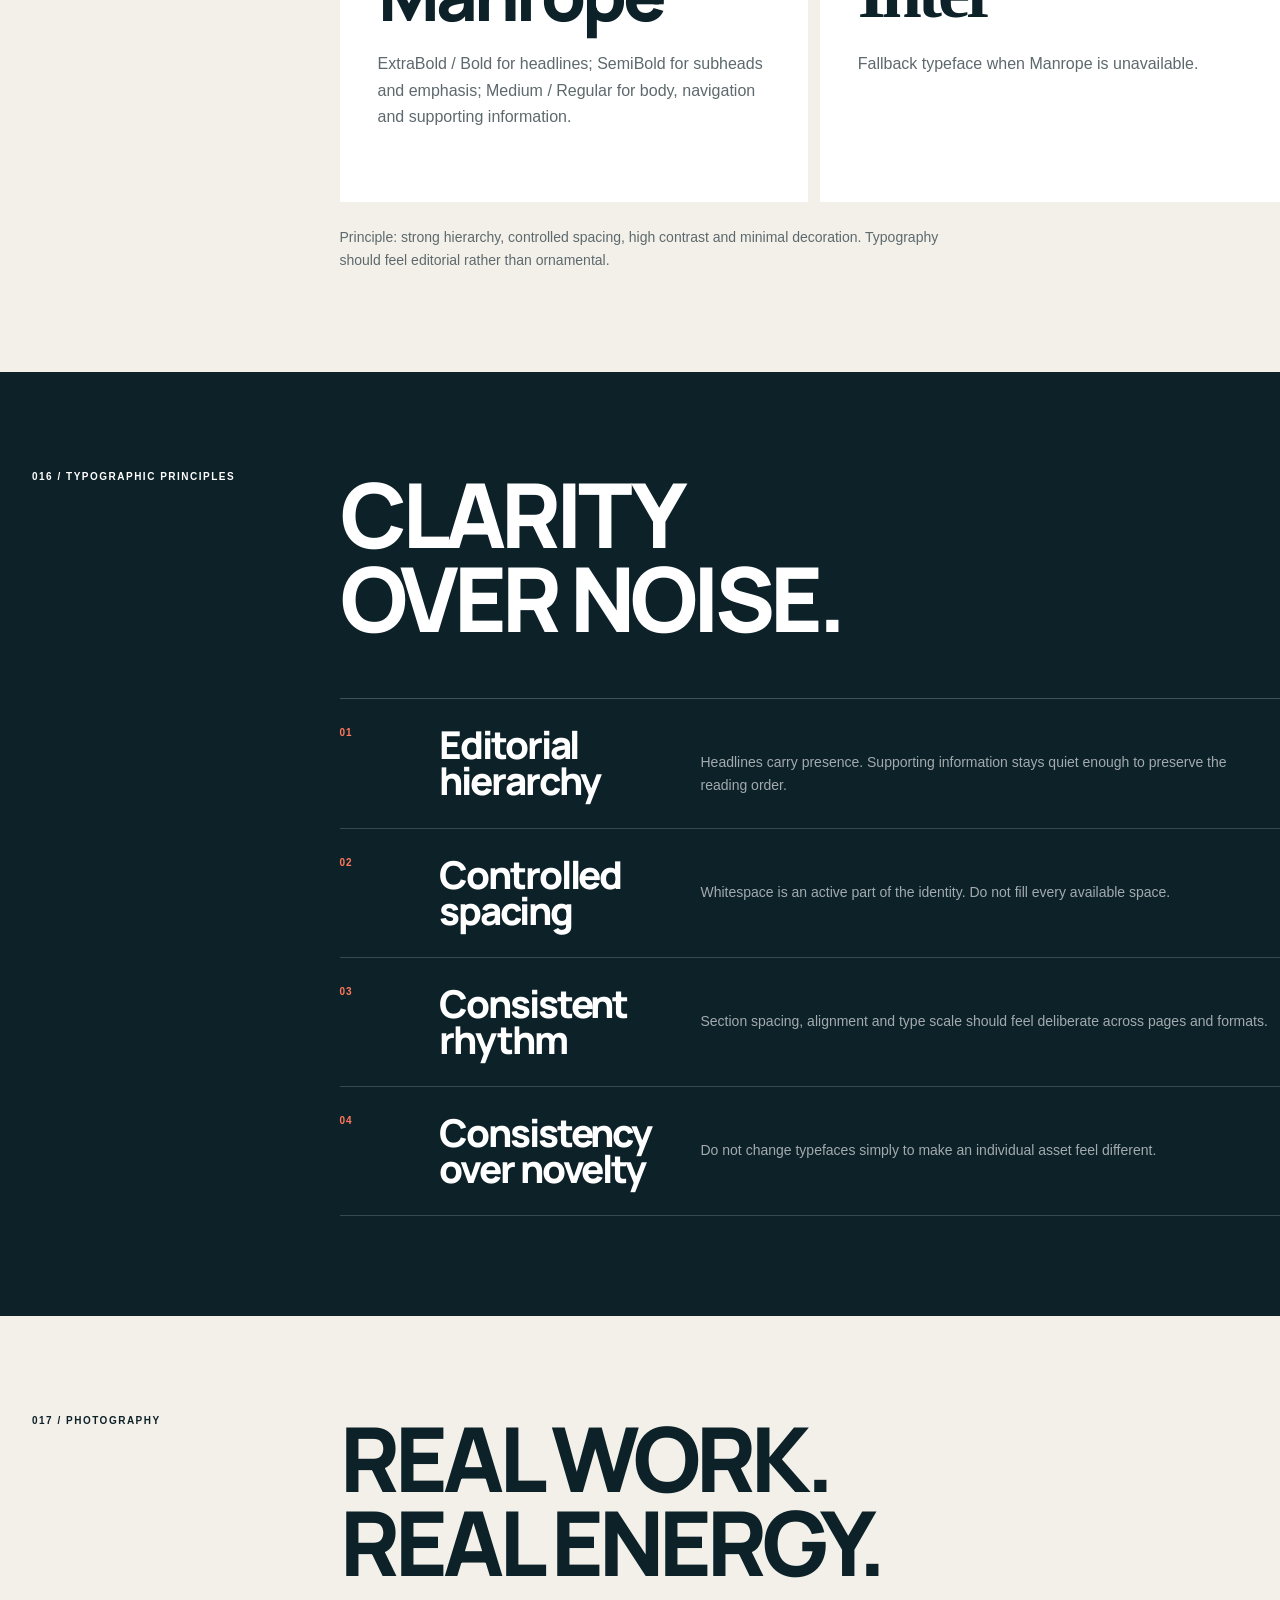
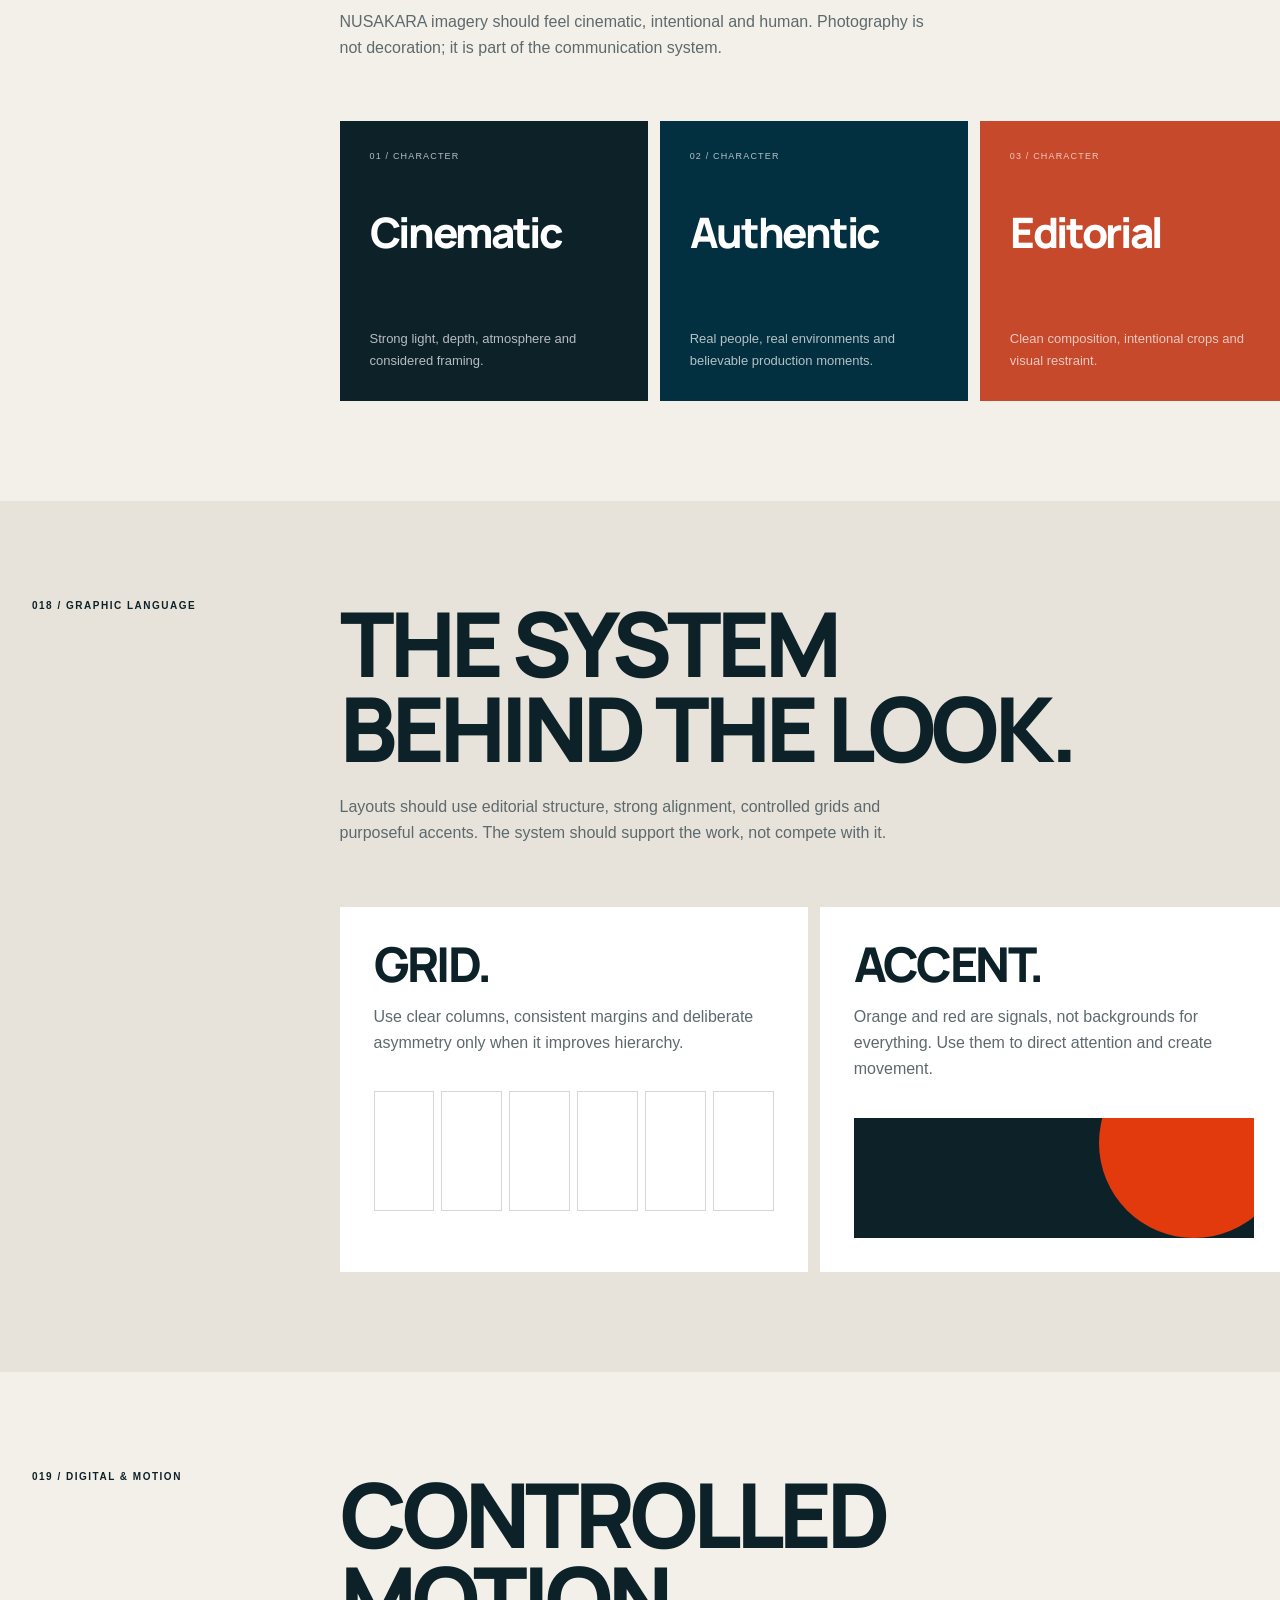
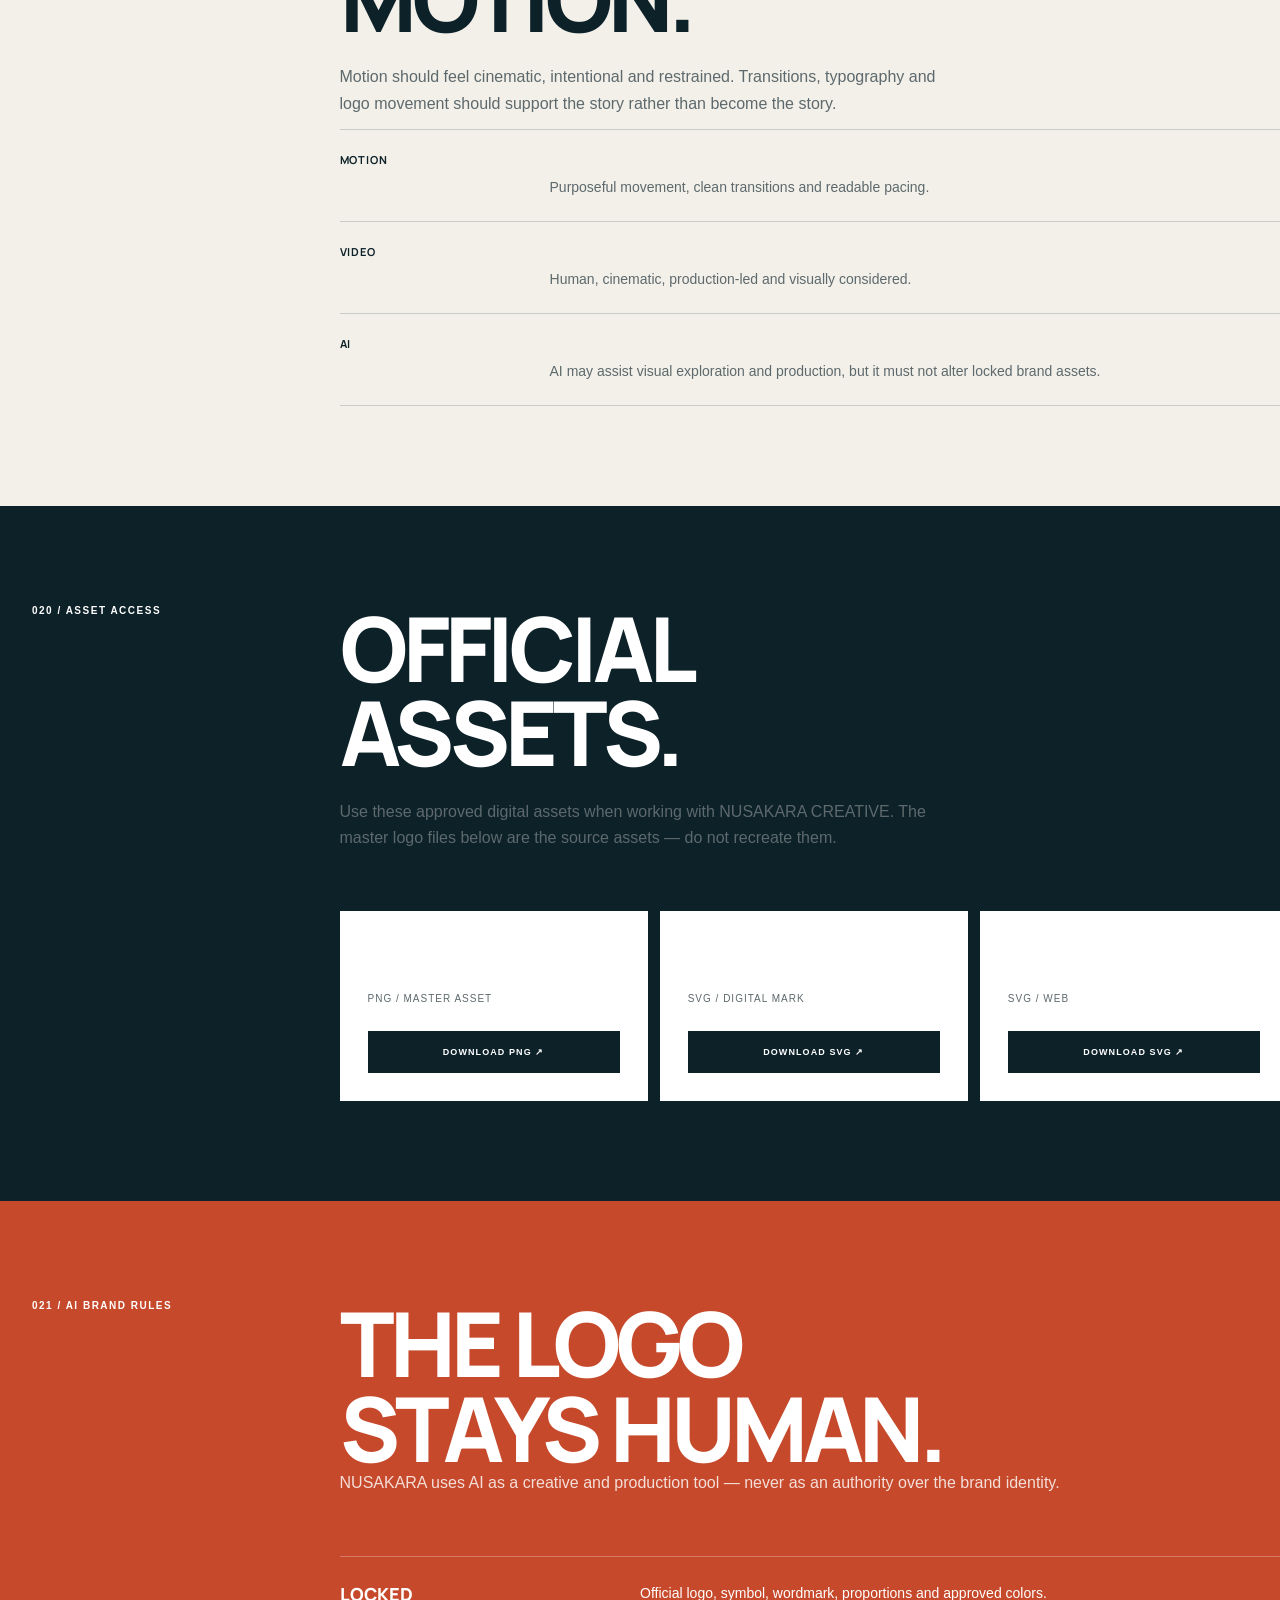
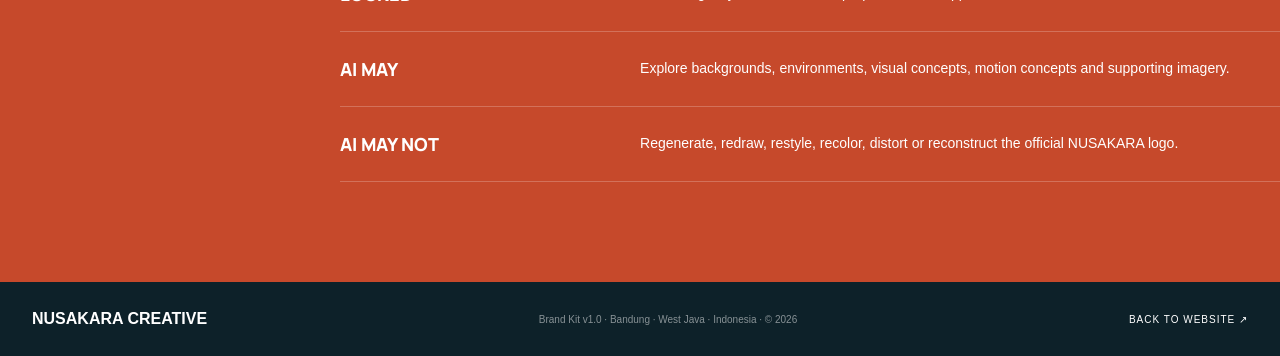
==== commit 4c5adbd8: "Apply NUSAKARA Brand Kit v1.0 design system" ====
--- a/brand-kit/index.html
+++ b/brand-kit/index.html
@@ -16,23 +16,23 @@
 <link rel="icon" href="../favicon.svg" type="image/svg+xml">
 <link rel="preconnect" href="https://fonts.googleapis.com">
 <link rel="preconnect" href="https://fonts.gstatic.com" crossorigin>
-<link href="https://fonts.googleapis.com/css2?family=Archivo:wght@400;500;600;700;800;900&family=Inter+Tight:wght@400;500;600;700&display=swap" rel="stylesheet">
+<link href="https://fonts.googleapis.com/css2?family=Manrope:wght@400;500;600;700;800;900&family=Inter+Tight:wght@400;500;600;700&display=swap" rel="stylesheet">
 <style>
 :root{--paper:#f3f0e9;--ink:#0d2129;--deep:#033040;--orange:#fa3e0b;--red:#c6492b;--muted:#5d696d;--line:rgba(13,33,41,.18);--white:#fff;--max:1380px}
 *{box-sizing:border-box}html{scroll-behavior:smooth;scroll-padding-top:78px;overflow-x:hidden}
-body{margin:0;background:var(--paper);color:var(--ink);font-family:"Inter Tight",Arial,sans-serif;-webkit-font-smoothing:antialiased}
+body{margin:0;background:var(--paper);color:var(--ink);font-family:"Inter",Arial,sans-serif;-webkit-font-smoothing:antialiased}
 a{color:inherit;text-decoration:none}img{display:block;max-width:100%}
 a:focus-visible{outline:2px solid var(--orange);outline-offset:4px}
 .wrap{width:min(calc(100% - 64px),var(--max));margin:auto}
 .skip{position:fixed;z-index:100;top:12px;left:12px;transform:translateY(-150%);background:var(--ink);color:#fff;padding:10px 12px;font-size:12px}.skip:focus{transform:none}
 header{position:sticky;z-index:50;top:0;height:78px;background:rgba(243,240,233,.92);backdrop-filter:blur(16px);border-bottom:1px solid var(--line)}
 .nav{height:78px;display:flex;align-items:center;justify-content:space-between;gap:24px}
-.brand{display:flex;align-items:center;gap:10px}.brand img{width:36px;height:36px;object-fit:contain}.brand strong{font:700 12px/1 "Archivo"}.brand small{display:block;margin-top:5px;font-size:8px;letter-spacing:.13em;color:var(--muted)}
+.brand{display:flex;align-items:center;gap:10px}.brand img{width:36px;height:36px;object-fit:contain}.brand strong{font:700 12px/1 "Manrope"}.brand small{display:block;margin-top:5px;font-size:8px;letter-spacing:.13em;color:var(--muted)}
 .navlinks{display:flex;align-items:center;gap:26px}.navlinks a{font-size:10px;font-weight:700;letter-spacing:.12em;text-transform:uppercase}.navlinks a:hover{color:var(--orange)}
 .navlinks .active{color:var(--orange)}.navcta{background:var(--ink);color:#fff;padding:13px 16px;min-height:44px;display:inline-flex;align-items:center}
-.mobile-toggle{display:none;border:0;background:none;min-width:44px;min-height:44px;font:700 10px "Inter Tight";letter-spacing:.1em}
+.mobile-toggle{display:none;border:0;background:none;min-width:44px;min-height:44px;font:700 10px "Inter";letter-spacing:.1em}
 .eyebrow{font-size:10px;line-height:1;letter-spacing:.15em;text-transform:uppercase;font-weight:700}.index{font-size:10px;color:var(--muted);letter-spacing:.13em}
-h1,h2,h3{font-family:"Archivo",Arial,sans-serif;margin:0;font-weight:800;letter-spacing:-.055em;line-height:.94;overflow-wrap:anywhere}p{margin:0;line-height:1.65;color:var(--muted)}
+h1,h2,h3{font-family:"Manrope",Arial,sans-serif;margin:0;font-weight:800;letter-spacing:-.055em;line-height:.94;overflow-wrap:anywhere}p{margin:0;line-height:1.65;color:var(--muted)}
 .hero{padding:110px 0 88px}.hero-grid{display:grid;grid-template-columns:minmax(0,1.25fr) minmax(320px,.75fr);gap:70px;align-items:end}
 .hero h1{font-size:clamp(76px,10vw,150px);margin-top:28px}.hero h1 span{color:var(--orange)}
 .hero-copy{border-top:1px solid var(--line);padding-top:25px;margin-top:38px;display:grid;grid-template-columns:150px 1fr;gap:30px}.hero-copy p{font-size:19px;line-height:1.5;color:var(--ink);max-width:620px}
@@ -41,21 +41,21 @@
 .logo-hero img{width:min(100%,430px);height:auto}.logo-hero .tag{position:absolute;left:22px;top:20px;color:rgba(255,255,255,.55);font-size:9px;letter-spacing:.13em;text-transform:uppercase}
 .section{padding:100px 0}.dark{background:var(--ink);color:#fff}.light-alt{background:#e7e3da}.section-head{display:grid;grid-template-columns:22% 78%;gap:40px}.section-head h2{font-size:clamp(55px,7vw,105px)}.section-head p{max-width:610px;margin-top:24px}
 .logo-system{margin-top:65px;display:grid;grid-template-columns:1.35fr .65fr;gap:12px}.logo-card{background:#fff;min-height:330px;padding:38px;display:flex;flex-direction:column;justify-content:space-between}.logo-card.dark-card{background:var(--deep);color:#fff}.logo-card img{max-width:100%;width:420px;height:auto;margin:auto}.logo-card .meta{font-size:9px;letter-spacing:.13em;text-transform:uppercase;color:var(--muted)}.dark-card .meta{color:rgba(255,255,255,.55)}
-.rule-list{margin-top:12px;border-top:1px solid var(--line)}.rule{display:grid;grid-template-columns:180px 1fr;gap:30px;padding:22px 0;border-bottom:1px solid var(--line)}.rule strong{font:700 11px "Archivo";letter-spacing:.08em;text-transform:uppercase}.rule p{font-size:14px;max-width:680px}
-.colors{margin-top:60px;display:grid;grid-template-columns:repeat(4,1fr);gap:12px}.swatch{min-height:310px;padding:22px;display:flex;flex-direction:column;justify-content:space-between}.swatch.dark-text{color:#fff}.swatch-name{font:800 30px/.95 "Archivo";letter-spacing:-.04em}.swatch-code{font:700 11px "Inter Tight";letter-spacing:.12em}.swatch small{font-size:9px;letter-spacing:.1em;text-transform:uppercase;opacity:.72}
+.rule-list{margin-top:12px;border-top:1px solid var(--line)}.rule{display:grid;grid-template-columns:180px 1fr;gap:30px;padding:22px 0;border-bottom:1px solid var(--line)}.rule strong{font:700 11px "Manrope";letter-spacing:.08em;text-transform:uppercase}.rule p{font-size:14px;max-width:680px}
+.colors{margin-top:60px;display:grid;grid-template-columns:repeat(4,1fr);gap:12px}.swatch{min-height:310px;padding:22px;display:flex;flex-direction:column;justify-content:space-between}.swatch.dark-text{color:#fff}.swatch-name{font:800 30px/.95 "Manrope";letter-spacing:-.04em}.swatch-code{font:700 11px "Inter";letter-spacing:.12em}.swatch small{font-size:9px;letter-spacing:.1em;text-transform:uppercase;opacity:.72}
 .color-note{margin-top:22px;display:grid;grid-template-columns:22% 78%;gap:40px}.color-note p{max-width:680px}
-.type-system{margin-top:60px;display:grid;grid-template-columns:1fr 1fr;gap:12px}.type-card{background:#fff;padding:38px;min-height:340px}.type-card h3{font-size:72px;margin:42px 0 18px}.type-card.inter h3{font-family:"Inter Tight";font-weight:600;letter-spacing:-.055em}.type-card code{font-size:10px;letter-spacing:.12em;color:var(--muted)}
+.type-system{margin-top:60px;display:grid;grid-template-columns:1fr 1fr;gap:12px}.type-card{background:#fff;padding:38px;min-height:340px}.type-card h3{font-size:72px;margin:42px 0 18px}.type-card.inter h3{font-family:"Inter";font-weight:600;letter-spacing:-.055em}.type-card code{font-size:10px;letter-spacing:.12em;color:var(--muted)}
 .type-note{margin-top:28px;font-size:14px;max-width:760px}
 .principles{margin-top:58px;border-top:1px solid rgba(255,255,255,.22)}.principle{display:grid;grid-template-columns:8% 25% 1fr;gap:24px;padding:28px 0;border-bottom:1px solid rgba(255,255,255,.18);align-items:start}.principle .num{font-size:10px;color:#ff795b;font-weight:700;letter-spacing:.1em}.principle h3{font-size:clamp(30px,3vw,48px)}.principle p{color:rgba(255,255,255,.62);font-size:14px;max-width:570px}
 .photo-grid{margin-top:60px;display:grid;grid-template-columns:repeat(3,1fr);gap:12px}.photo-card{background:var(--ink);color:#fff;min-height:280px;padding:30px;display:flex;flex-direction:column;justify-content:space-between}.photo-card:nth-child(2){background:var(--deep)}.photo-card:nth-child(3){background:var(--red)}.photo-card span{font-size:9px;letter-spacing:.13em;text-transform:uppercase;opacity:.7}.photo-card h3{font-size:42px}.photo-card p{color:rgba(255,255,255,.7);font-size:13px}
 .graphic-grid{margin-top:60px;display:grid;grid-template-columns:1fr 1fr;gap:12px}.graphic-card{background:#fff;min-height:330px;padding:34px}.graphic-card h3{font-size:48px}.graphic-card p{margin-top:18px;max-width:500px}.grid-demo{margin-top:35px;display:grid;grid-template-columns:repeat(6,1fr);gap:7px;height:120px}.grid-demo span{border:1px solid var(--line)}.accent-demo{margin-top:35px;height:120px;background:var(--ink);position:relative;overflow:hidden}.accent-demo:after{content:"";position:absolute;width:190px;height:190px;border-radius:50%;right:-35px;top:-70px;background:var(--orange);opacity:.9}
-.downloads{margin-top:60px;display:grid;grid-template-columns:repeat(3,1fr);gap:12px}.download{background:#fff;min-height:190px;padding:28px;display:flex;flex-direction:column;justify-content:space-between}.download strong{font:800 28px/.95 "Archivo"}.download span{font-size:10px;color:var(--muted);letter-spacing:.1em;text-transform:uppercase}.download a{display:inline-flex;background:var(--ink);color:#fff;min-height:42px;align-items:center;justify-content:center;padding:0 14px;font-size:9px;font-weight:700;letter-spacing:.12em;text-transform:uppercase}
-.ai{background:var(--red);color:#fff}.ai p{color:rgba(255,255,255,.82)}.ai-grid{display:grid;grid-template-columns:22% 78%;gap:40px}.ai h2{font-size:clamp(55px,7vw,105px)}.lock{margin-top:60px;border-top:1px solid rgba(255,255,255,.28)}.lock-row{display:grid;grid-template-columns:28% 1fr;gap:35px;padding:25px 0;border-bottom:1px solid rgba(255,255,255,.22)}.lock-row strong{font:800 18px "Archivo";text-transform:uppercase}.lock-row p{color:#fff;font-size:14px}
+.downloads{margin-top:60px;display:grid;grid-template-columns:repeat(3,1fr);gap:12px}.download{background:#fff;min-height:190px;padding:28px;display:flex;flex-direction:column;justify-content:space-between}.download strong{font:800 28px/.95 "Manrope"}.download span{font-size:10px;color:var(--muted);letter-spacing:.1em;text-transform:uppercase}.download a{display:inline-flex;background:var(--ink);color:#fff;min-height:42px;align-items:center;justify-content:center;padding:0 14px;font-size:9px;font-weight:700;letter-spacing:.12em;text-transform:uppercase}
+.ai{background:var(--red);color:#fff}.ai p{color:rgba(255,255,255,.82)}.ai-grid{display:grid;grid-template-columns:22% 78%;gap:40px}.ai h2{font-size:clamp(55px,7vw,105px)}.lock{margin-top:60px;border-top:1px solid rgba(255,255,255,.28)}.lock-row{display:grid;grid-template-columns:28% 1fr;gap:35px;padding:25px 0;border-bottom:1px solid rgba(255,255,255,.22)}.lock-row strong{font:800 18px "Manrope";text-transform:uppercase}.lock-row p{color:#fff;font-size:14px}
 .footer{background:var(--ink);color:#fff;padding:28px 0}.footer-row{display:flex;justify-content:space-between;gap:30px;align-items:center}.footer small{color:rgba(255,255,255,.5);font-size:10px}.footer a{font-size:10px;letter-spacing:.1em;text-transform:uppercase}
-@media(max-width:900px){.wrap{width:min(calc(100% - 40px),var(--max))}.navlinks{display:none}.navlinks.mobile-open{display:flex;position:absolute;top:78px;left:0;right:0;padding:18px 20px;flex-direction:column;align-items:stretch;gap:0;background:var(--paper);border-bottom:1px solid var(--line)}.navlinks.mobile-open a{padding:14px 0;border-bottom:1px solid var(--line)}.navlinks.mobile-open .navcta{padding:14px;margin-top:8px;text-align:center}.mobile-toggle{display:block}.hero-grid,.section-head,.color-note,.ai-grid{grid-template-columns:1fr}.logo-system,.type-system,.graphic-grid{grid-template-columns:1fr}.colors{grid-template-columns:1fr 1fr}.photo-grid{grid-template-columns:1fr}.downloads{grid-template-columns:1fr 1fr}.principle{grid-template-columns:9% 31% 1fr}}
-@media(max-width:560px){.wrap{width:calc(100% - 28px)}header,.nav{height:68px}.navlinks.mobile-open{top:68px}.brand img{width:32px;height:32px}.brand strong{font-size:11px}.brand small{font-size:7px}.hero{padding:78px 0 60px}.hero h1{font-size:18vw}.hero-copy{grid-template-columns:1fr;gap:16px}.hero-copy p{font-size:16px}.logo-hero{min-height:260px;padding:28px}.section{padding:75px 0}.section-head{gap:20px}.section-head h2,.ai h2{font-size:clamp(52px,15vw,78px)}.logo-system{margin-top:42px}.logo-card{min-height:250px;padding:25px}.colors{grid-template-columns:1fr 1fr;gap:7px;margin-top:40px}.swatch{min-height:210px;padding:16px}.swatch-name{font-size:22px}.type-system,.graphic-grid{margin-top:40px}.type-card{min-height:250px;padding:25px}.type-card h3{font-size:52px}.photo-grid{margin-top:40px}.graphic-card{min-height:260px;padding:25px}.downloads{grid-template-columns:1fr;margin-top:40px}.lock{margin-top:40px}.lock-row{grid-template-columns:1fr;gap:12px}.footer-row{align-items:flex-start;flex-direction:column}}
+@media(max-width:900px){.architecture{grid-template-columns:1fr 1fr}.ratio,.content-grid,.template-grid{grid-template-columns:1fr 1fr}.voice-grid,.design-principles,.qc-grid{grid-template-columns:1fr 1fr}.wrap{width:min(calc(100% - 40px),var(--max))}.navlinks{display:none}.navlinks.mobile-open{display:flex;position:absolute;top:78px;left:0;right:0;padding:18px 20px;flex-direction:column;align-items:stretch;gap:0;background:var(--paper);border-bottom:1px solid var(--line)}.navlinks.mobile-open a{padding:14px 0;border-bottom:1px solid var(--line)}.navlinks.mobile-open .navcta{padding:14px;margin-top:8px;text-align:center}.mobile-toggle{display:block}.hero-grid,.section-head,.color-note,.ai-grid{grid-template-columns:1fr}.logo-system,.type-system,.graphic-grid{grid-template-columns:1fr}.colors{grid-template-columns:1fr 1fr}.photo-grid{grid-template-columns:1fr}.downloads{grid-template-columns:1fr 1fr}.principle{grid-template-columns:9% 31% 1fr}}
+@media(max-width:560px){.architecture,.ratio,.content-grid,.template-grid,.voice-grid,.design-principles,.qc-grid{grid-template-columns:1fr}.wrap{width:calc(100% - 28px)}header,.nav{height:68px}.navlinks.mobile-open{top:68px}.brand img{width:32px;height:32px}.brand strong{font-size:11px}.brand small{font-size:7px}.hero{padding:78px 0 60px}.hero h1{font-size:18vw}.hero-copy{grid-template-columns:1fr;gap:16px}.hero-copy p{font-size:16px}.logo-hero{min-height:260px;padding:28px}.section{padding:75px 0}.section-head{gap:20px}.section-head h2,.ai h2{font-size:clamp(52px,15vw,78px)}.logo-system{margin-top:42px}.logo-card{min-height:250px;padding:25px}.colors{grid-template-columns:1fr 1fr;gap:7px;margin-top:40px}.swatch{min-height:210px;padding:16px}.swatch-name{font-size:22px}.type-system,.graphic-grid{margin-top:40px}.type-card{min-height:250px;padding:25px}.type-card h3{font-size:52px}.photo-grid{margin-top:40px}.graphic-card{min-height:260px;padding:25px}.downloads{grid-template-columns:1fr;margin-top:40px}.lock{margin-top:40px}.lock-row{grid-template-columns:1fr;gap:12px}.footer-row{align-items:flex-start;flex-direction:column}}
 @media(prefers-reduced-motion:reduce){html{scroll-behavior:auto}}
-</style>
+.architecture{margin-top:48px;display:grid;grid-template-columns:repeat(5,1fr);gap:8px}.arch{background:#fff;padding:22px;min-height:220px}.arch span,.arch small{font-size:9px;letter-spacing:.1em;color:var(--muted)}.arch h3{font-size:27px;margin:35px 0 10px}.arch p{font-size:13px}.master-flow{margin-top:10px;background:var(--ink);color:#fff;padding:20px;font:700 12px "Manrope";letter-spacing:.08em;text-align:center}.voice-grid,.design-principles,.qc-grid{margin-top:50px;display:grid;grid-template-columns:1fr 1fr;gap:1px;background:rgba(255,255,255,.2)}.voice-grid>div{background:var(--ink);padding:28px}.voice-grid strong,.design-principles b,.qc-grid b{font-size:10px;letter-spacing:.12em}.voice-grid p{margin-top:12px;color:rgba(255,255,255,.65);font-size:14px}.design-principles{background:var(--line)}.design-principles>div{background:#fff;padding:28px}.design-principles h3{font-size:36px;margin:22px 0 10px}.design-principles p{font-size:13px}.ratio,.content-grid{margin-top:50px;display:grid;grid-template-columns:repeat(4,1fr);gap:10px}.ratio>div,.content-grid>div{background:#fff;padding:28px;min-height:145px;display:flex;flex-direction:column;justify-content:space-between}.ratio b,.content-grid b{font:800 38px "Manrope"}.ratio span,.content-grid span{font-size:10px;letter-spacing:.1em;text-transform:uppercase;color:var(--muted)}.flow{margin-top:12px;background:var(--ink);color:#fff;padding:22px;text-align:center;font-size:11px;font-weight:700;letter-spacing:.08em}.template-grid{margin-top:50px;display:grid;grid-template-columns:repeat(4,1fr);gap:8px}.template-grid span{background:#fff;padding:28px;font:700 15px "Manrope";min-height:100px;display:flex;align-items:end}.qc-grid{background:rgba(255,255,255,.18)}.qc-grid>div{background:var(--ink);padding:25px}.qc-grid p{margin-top:10px;color:rgba(255,255,255,.62);font-size:13px}.final-test{margin-top:35px;padding:24px;border:1px solid rgba(255,255,255,.3);font:700 18px/1.4 "Manrope"}.final-test.light{border-color:rgba(255,255,255,.35);color:#fff}.ai .final-test{max-width:800px}</style>
 <script type="application/ld+json">{"@context":"https://schema.org","@type":"WebPage","name":"Brand Kit — NUSAKARA CREATIVE","url":"https://nusakaracreative.github.io/nusakaracreative/brand-kit/","description":"Official visual system and brand usage reference for NUSAKARA CREATIVE.","isPartOf":{"@type":"WebSite","url":"https://nusakaracreative.github.io/nusakaracreative/"}}</script>
 </head>
 <body>
@@ -68,25 +68,31 @@
 <main id="main">
 <section class="hero"><div class="wrap hero-grid"><div><div class="eyebrow">001 / NUSAKARA CREATIVE</div><h1>THE<br><span>BRAND KIT.</span></h1><div class="hero-copy"><p>The visual system behind NUSAKARA CREATIVE — a practical reference for the identity, assets and principles that keep the brand consistent across every touchpoint.</p><div class="hero-note">OFFICIAL VISUAL REFERENCE<br>VERSION 1.0 / 2026</div></div></div><div class="logo-hero"><span class="tag">OFFICIAL MASTER ASSET</span><img src="../assets/nusakara-logo-official.png" alt="Official NUSAKARA CREATIVE logo"></div></div></section>
 
-<section class="section"><div class="wrap section-head"><div class="eyebrow">002 / FOUNDATION</div><div><h2>ONE BRAND.<br>ONE LANGUAGE.</h2><p>NUSAKARA CREATIVE connects strategy, creativity, production, digital execution and experiences as one direction. The identity is designed to feel clear, contemporary, cinematic and confident — with enough restraint to let the work lead.</p><div class="rule-list"><div class="rule"><strong>Positioning</strong><p>Creative &amp; Digital Growth Partner.</p></div><div class="rule"><strong>Tagline</strong><p>IDEAS INTO EXPERIENCES.</p></div><div class="rule"><strong>Visual character</strong><p>Editorial, cinematic, precise, human, contemporary and technology-aware.</p></div></div></div></div></section>
+<section class="section"><div class="wrap section-head"><div class="eyebrow">002 / FOUNDATION</div><div><h2>ONE BRAND.<br>ONE LANGUAGE.</h2><p>NUSAKARA CREATIVE connects strategy, creativity, production, digital execution and growth as one direction. The identity is designed to feel clear, contemporary, cinematic and confident — with enough restraint to let the work lead.</p>
+<div class="rule-list">
+<div class="rule"><strong>Brand promise</strong><p>Creative work with purpose. Growth with direction.</p></div>
+<div class="rule"><strong>Core idea</strong><p>Creative with purpose.</p></div>
+<div class="rule"><strong>Voice</strong><p>Intelligent + Direct + Human. Speak like a partner, not a salesman.</p></div>
+<div class="rule"><strong>Personality</strong><p>Confident, sharp, curious, strategic, calm, contemporary, direct, thoughtful, professional and creative.</p></div>
+</div><div class="rule-list"><div class="rule"><strong>Positioning</strong><p>Creative &amp; Digital Growth Partner.</p></div><div class="rule"><strong>Tagline</strong><p>IDEAS INTO EXPERIENCES.</p></div><div class="rule"><strong>Visual character</strong><p>Editorial, cinematic, precise, human, contemporary and technology-aware.</p></div></div></div></div></section>
 
 <section class="section dark"><div class="wrap section-head"><div class="eyebrow">003 / OFFICIAL LOGO</div><div><h2>THE LOGO<br>IS LOCKED.</h2><p>The official NUSAKARA logo is the master identity asset. Use the approved asset as supplied. Never redraw or regenerate it.</p><div class="logo-system"><div class="logo-card"><div class="meta">PRIMARY / OFFICIAL MASTER</div><img src="../assets/nusakara-logo-official.png" alt="Official NUSAKARA CREATIVE master logo"></div><div class="logo-card dark-card"><div class="meta">SYMBOL / DIGITAL MARK</div><img src="../assets/nusakara-logo-mark.svg" alt="NUSAKARA symbol mark"></div></div><div class="rule-list" style="border-color:rgba(255,255,255,.2)"><div class="rule" style="border-color:rgba(255,255,255,.18)"><strong style="color:#fff">Approved use</strong><p style="color:rgba(255,255,255,.65)">Original proportions, original colors, adequate clear space and sufficient contrast.</p></div><div class="rule" style="border-color:rgba(255,255,255,.18)"><strong style="color:#fff">Never</strong><p style="color:rgba(255,255,255,.65)">Stretch, rotate, recolor, redraw, add effects, alter typography or recreate the logo with AI.</p></div></div></div></div></section>
 
-<section class="section light-alt"><div class="wrap section-head"><div class="eyebrow">004 / COLOR SYSTEM</div><div><h2>DARK<br>WITH ENERGY.</h2><p>The NUSAKARA palette is built around deep blue foundations with controlled orange and red accents. Dark tones should dominate; accents create focus, movement and warmth.</p><div class="colors"><article class="swatch dark-text" style="background:#0D2129"><span class="swatch-name">NUSAKARA<br>DARK</span><div><div class="swatch-code">#0D2129</div><small>Primary / Foundation</small></div></article><article class="swatch dark-text" style="background:#033040"><span class="swatch-name">NUSAKARA<br>DEEP</span><div><div class="swatch-code">#033040</div><small>Secondary / Depth</small></div></article><article class="swatch dark-text" style="background:#FA3E0B"><span class="swatch-name">NUSAKARA<br>ORANGE</span><div><div class="swatch-code">#FA3E0B</div><small>Primary / Accent</small></div></article><article class="swatch dark-text" style="background:#C6492B"><span class="swatch-name">NUSAKARA<br>RED</span><div><div class="swatch-code">#C6492B</div><small>Secondary / Accent</small></div></article></div><div class="color-note"><div class="index">HIERARCHY</div><p>Dark Blue = dominant · Deep Blue = supporting · Orange = primary accent · Red = secondary accent. Avoid turning the palette into a rainbow; restraint is part of the identity.</p></div></div></div></section>
+<section class="section light-alt"><div class="wrap section-head"><div class="eyebrow">014 / COLOR SYSTEM</div><div><h2>DARK<br>WITH ENERGY.</h2><p>The NUSAKARA palette is built around deep blue foundations with controlled orange and red accents. Dark tones should dominate; accents create focus, movement and warmth.</p><div class="colors"><article class="swatch dark-text" style="background:#0D2129"><span class="swatch-name">NUSAKARA<br>DARK</span><div><div class="swatch-code">#0D2129</div><small>Primary / Foundation</small></div></article><article class="swatch dark-text" style="background:#033040"><span class="swatch-name">NUSAKARA<br>DEEP</span><div><div class="swatch-code">#033040</div><small>Secondary / Depth</small></div></article><article class="swatch dark-text" style="background:#FA3E0B"><span class="swatch-name">NUSAKARA<br>ORANGE</span><div><div class="swatch-code">#FA3E0B</div><small>Primary / Accent</small></div></article><article class="swatch dark-text" style="background:#C6492B"><span class="swatch-name">NUSAKARA<br>RED</span><div><div class="swatch-code">#C6492B</div><small>Secondary / Accent</small></div></article></div><div class="color-note"><div class="index">HIERARCHY</div><p>Dark Blue = dominant · Deep Blue = supporting · Orange = primary accent · Red = secondary accent. Avoid turning the palette into a rainbow; restraint is part of the identity.</p></div></div></div></section>
 
-<section class="section"><div class="wrap section-head"><div class="eyebrow">005 / TYPOGRAPHY</div><div><h2>TYPE WITH<br>STRUCTURE.</h2><p>The current NUSAKARA digital system uses a strong editorial headline face paired with a highly legible supporting sans. This is the typography currently implemented across the website.</p><div class="type-system"><article class="type-card"><code>PRIMARY / HEADLINES</code><h3>Archivo</h3><p>Used for large headlines, section titles, numbers and high-impact statements.</p></article><article class="type-card inter"><code>SECONDARY / BODY &amp; UI</code><h3>Inter Tight</h3><p>Used for body copy, labels, navigation, metadata and supporting information.</p></article></div><p class="type-note">Principle: strong hierarchy, controlled spacing, high contrast and minimal decoration. Typography should feel editorial rather than ornamental.</p></div></div></section>
+<section class="section"><div class="wrap section-head"><div class="eyebrow">015 / TYPOGRAPHY</div><div><h2>TYPE WITH<br>STRUCTURE.</h2><p>The official type system is Manrope, with Inter as fallback when Manrope is unavailable. Typography should feel large, confident, clean, editorial and structured.</p><div class="type-system"><article class="type-card"><code>PRIMARY / HEADLINES</code><h3>Manrope</h3><p>ExtraBold / Bold for headlines; SemiBold for subheads and emphasis; Medium / Regular for body, navigation and supporting information.</p></article><article class="type-card inter"><code>SECONDARY / BODY &amp; UI</code><h3>Inter</h3><p>Fallback typeface when Manrope is unavailable.</p></article></div><p class="type-note">Principle: strong hierarchy, controlled spacing, high contrast and minimal decoration. Typography should feel editorial rather than ornamental.</p></div></div></section>
 
-<section class="section dark"><div class="wrap section-head"><div class="eyebrow">006 / TYPOGRAPHIC PRINCIPLES</div><div><h2>CLARITY<br>OVER NOISE.</h2><div class="principles"><article class="principle"><span class="num">01</span><h3>Editorial hierarchy</h3><p>Headlines carry presence. Supporting information stays quiet enough to preserve the reading order.</p></article><article class="principle"><span class="num">02</span><h3>Controlled spacing</h3><p>Whitespace is an active part of the identity. Do not fill every available space.</p></article><article class="principle"><span class="num">03</span><h3>Consistent rhythm</h3><p>Section spacing, alignment and type scale should feel deliberate across pages and formats.</p></article><article class="principle"><span class="num">04</span><h3>Consistency over novelty</h3><p>Do not change typefaces simply to make an individual asset feel different.</p></article></div></div></div></section>
+<section class="section dark"><div class="wrap section-head"><div class="eyebrow">016 / TYPOGRAPHIC PRINCIPLES</div><div><h2>CLARITY<br>OVER NOISE.</h2><div class="principles"><article class="principle"><span class="num">01</span><h3>Editorial hierarchy</h3><p>Headlines carry presence. Supporting information stays quiet enough to preserve the reading order.</p></article><article class="principle"><span class="num">02</span><h3>Controlled spacing</h3><p>Whitespace is an active part of the identity. Do not fill every available space.</p></article><article class="principle"><span class="num">03</span><h3>Consistent rhythm</h3><p>Section spacing, alignment and type scale should feel deliberate across pages and formats.</p></article><article class="principle"><span class="num">04</span><h3>Consistency over novelty</h3><p>Do not change typefaces simply to make an individual asset feel different.</p></article></div></div></div></section>
 
-<section class="section"><div class="wrap section-head"><div class="eyebrow">007 / PHOTOGRAPHY</div><div><h2>REAL WORK.<br>REAL ENERGY.</h2><p>NUSAKARA imagery should feel cinematic, intentional and human. Photography is not decoration; it is part of the communication system.</p><div class="photo-grid"><article class="photo-card"><span>01 / CHARACTER</span><h3>Cinematic</h3><p>Strong light, depth, atmosphere and considered framing.</p></article><article class="photo-card"><span>02 / CHARACTER</span><h3>Authentic</h3><p>Real people, real environments and believable production moments.</p></article><article class="photo-card"><span>03 / CHARACTER</span><h3>Editorial</h3><p>Clean composition, intentional crops and visual restraint.</p></article></div></div></div></section>
+<section class="section"><div class="wrap section-head"><div class="eyebrow">017 / PHOTOGRAPHY</div><div><h2>REAL WORK.<br>REAL ENERGY.</h2><p>NUSAKARA imagery should feel cinematic, intentional and human. Photography is not decoration; it is part of the communication system.</p><div class="photo-grid"><article class="photo-card"><span>01 / CHARACTER</span><h3>Cinematic</h3><p>Strong light, depth, atmosphere and considered framing.</p></article><article class="photo-card"><span>02 / CHARACTER</span><h3>Authentic</h3><p>Real people, real environments and believable production moments.</p></article><article class="photo-card"><span>03 / CHARACTER</span><h3>Editorial</h3><p>Clean composition, intentional crops and visual restraint.</p></article></div></div></div></section>
 
-<section class="section light-alt"><div class="wrap section-head"><div class="eyebrow">008 / GRAPHIC LANGUAGE</div><div><h2>THE SYSTEM<br>BEHIND THE LOOK.</h2><p>Layouts should use editorial structure, strong alignment, controlled grids and purposeful accents. The system should support the work, not compete with it.</p><div class="graphic-grid"><article class="graphic-card"><h3>GRID.</h3><p>Use clear columns, consistent margins and deliberate asymmetry only when it improves hierarchy.</p><div class="grid-demo"><span></span><span></span><span></span><span></span><span></span><span></span></div></article><article class="graphic-card"><h3>ACCENT.</h3><p>Orange and red are signals, not backgrounds for everything. Use them to direct attention and create movement.</p><div class="accent-demo"></div></article></div></div></div></section>
+<section class="section light-alt"><div class="wrap section-head"><div class="eyebrow">018 / GRAPHIC LANGUAGE</div><div><h2>THE SYSTEM<br>BEHIND THE LOOK.</h2><p>Layouts should use editorial structure, strong alignment, controlled grids and purposeful accents. The system should support the work, not compete with it.</p><div class="graphic-grid"><article class="graphic-card"><h3>GRID.</h3><p>Use clear columns, consistent margins and deliberate asymmetry only when it improves hierarchy.</p><div class="grid-demo"><span></span><span></span><span></span><span></span><span></span><span></span></div></article><article class="graphic-card"><h3>ACCENT.</h3><p>Orange and red are signals, not backgrounds for everything. Use them to direct attention and create movement.</p><div class="accent-demo"></div></article></div></div></div></section>
 
-<section class="section"><div class="wrap section-head"><div class="eyebrow">009 / DIGITAL &amp; MOTION</div><div><h2>CONTROLLED<br>MOTION.</h2><p>Motion should feel cinematic, intentional and restrained. Transitions, typography and logo movement should support the story rather than become the story.</p><div class="rule-list"><div class="rule"><strong>Motion</strong><p>Purposeful movement, clean transitions and readable pacing.</p></div><div class="rule"><strong>Video</strong><p>Human, cinematic, production-led and visually considered.</p></div><div class="rule"><strong>AI</strong><p>AI may assist visual exploration and production, but it must not alter locked brand assets.</p></div></div></div></div></section>
+<section class="section"><div class="wrap section-head"><div class="eyebrow">019 / DIGITAL &amp; MOTION</div><div><h2>CONTROLLED<br>MOTION.</h2><p>Motion should feel cinematic, intentional and restrained. Transitions, typography and logo movement should support the story rather than become the story.</p><div class="rule-list"><div class="rule"><strong>Motion</strong><p>Purposeful movement, clean transitions and readable pacing.</p></div><div class="rule"><strong>Video</strong><p>Human, cinematic, production-led and visually considered.</p></div><div class="rule"><strong>AI</strong><p>AI may assist visual exploration and production, but it must not alter locked brand assets.</p></div></div></div></div></section>
 
-<section class="section dark"><div class="wrap section-head"><div class="eyebrow">010 / ASSET ACCESS</div><div><h2>OFFICIAL<br>ASSETS.</h2><p>Use these approved digital assets when working with NUSAKARA CREATIVE. The master logo files below are the source assets — do not recreate them.</p><div class="downloads"><article class="download"><strong>Official Logo</strong><span>PNG / Master Asset</span><a href="../assets/nusakara-logo-official.png" download>Download PNG ↗</a></article><article class="download"><strong>Logo Mark</strong><span>SVG / Digital Mark</span><a href="../assets/nusakara-logo-mark.svg" download>Download SVG ↗</a></article><article class="download"><strong>Favicon</strong><span>SVG / Web</span><a href="../favicon.svg" download>Download SVG ↗</a></article></div></div></div></section>
+<section class="section dark"><div class="wrap section-head"><div class="eyebrow">020 / ASSET ACCESS</div><div><h2>OFFICIAL<br>ASSETS.</h2><p>Use these approved digital assets when working with NUSAKARA CREATIVE. The master logo files below are the source assets — do not recreate them.</p><div class="downloads"><article class="download"><strong>Official Logo</strong><span>PNG / Master Asset</span><a href="../assets/nusakara-logo-official.png" download>Download PNG ↗</a></article><article class="download"><strong>Logo Mark</strong><span>SVG / Digital Mark</span><a href="../assets/nusakara-logo-mark.svg" download>Download SVG ↗</a></article><article class="download"><strong>Favicon</strong><span>SVG / Web</span><a href="../favicon.svg" download>Download SVG ↗</a></article></div></div></div></section>
 
-<section class="section ai"><div class="wrap ai-grid"><div class="eyebrow" style="color:#fff">011 / AI BRAND RULES</div><div><h2>THE LOGO<br>STAYS HUMAN.</h2><p>NUSAKARA uses AI as a creative and production tool — never as an authority over the brand identity.</p><div class="lock"><div class="lock-row"><strong>LOCKED</strong><p>Official logo, symbol, wordmark, proportions and approved colors.</p></div><div class="lock-row"><strong>AI MAY</strong><p>Explore backgrounds, environments, visual concepts, motion concepts and supporting imagery.</p></div><div class="lock-row"><strong>AI MAY NOT</strong><p>Regenerate, redraw, restyle, recolor, distort or reconstruct the official NUSAKARA logo.</p></div></div></div></div></section>
+<section class="section ai"><div class="wrap ai-grid"><div class="eyebrow" style="color:#fff">021 / AI BRAND RULES</div><div><h2>THE LOGO<br>STAYS HUMAN.</h2><p>NUSAKARA uses AI as a creative and production tool — never as an authority over the brand identity.</p><div class="lock"><div class="lock-row"><strong>LOCKED</strong><p>Official logo, symbol, wordmark, proportions and approved colors.</p></div><div class="lock-row"><strong>AI MAY</strong><p>Explore backgrounds, environments, visual concepts, motion concepts and supporting imagery.</p></div><div class="lock-row"><strong>AI MAY NOT</strong><p>Regenerate, redraw, restyle, recolor, distort or reconstruct the official NUSAKARA logo.</p></div></div></div></div></section>
 </main>
 <footer class="footer"><div class="wrap footer-row"><strong>NUSAKARA CREATIVE</strong><small>Brand Kit v1.0 · Bandung · West Java · Indonesia · © 2026</small><a href="../">Back to website ↗</a></div></footer>
 <script>
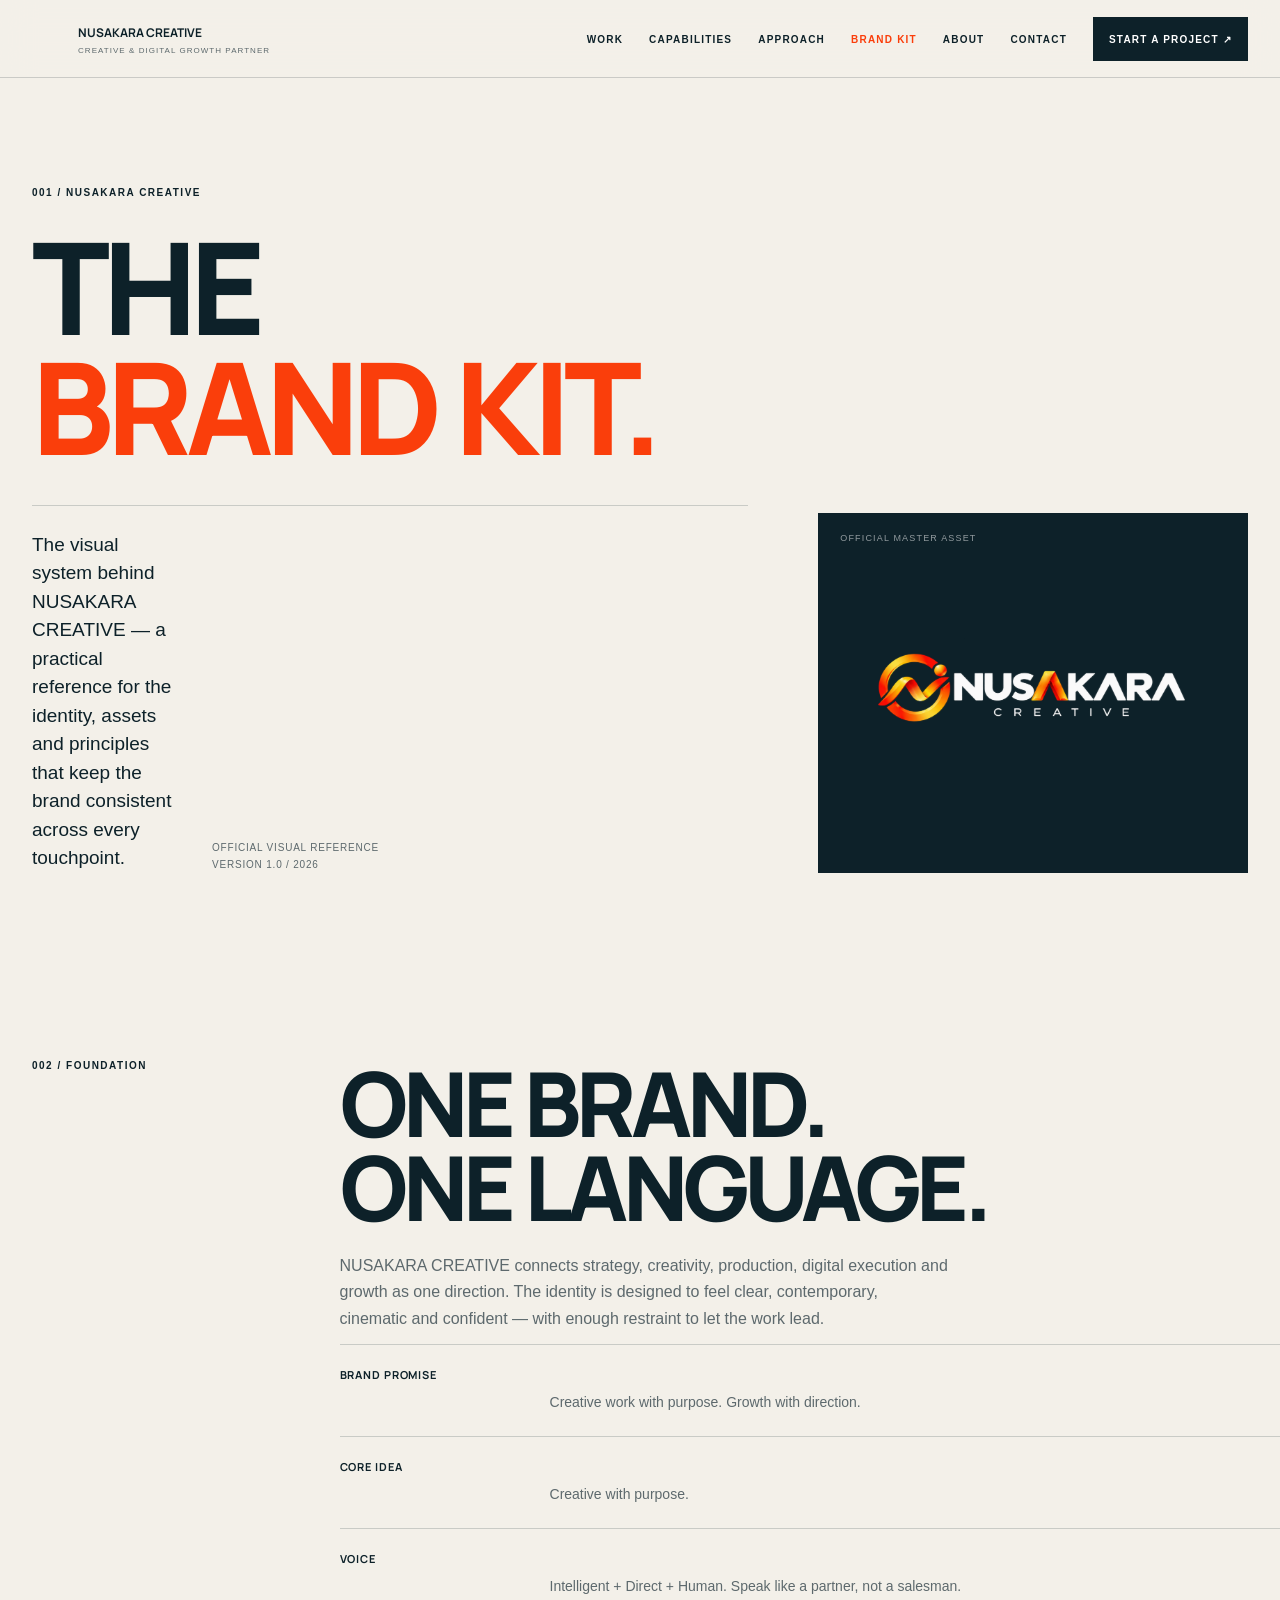
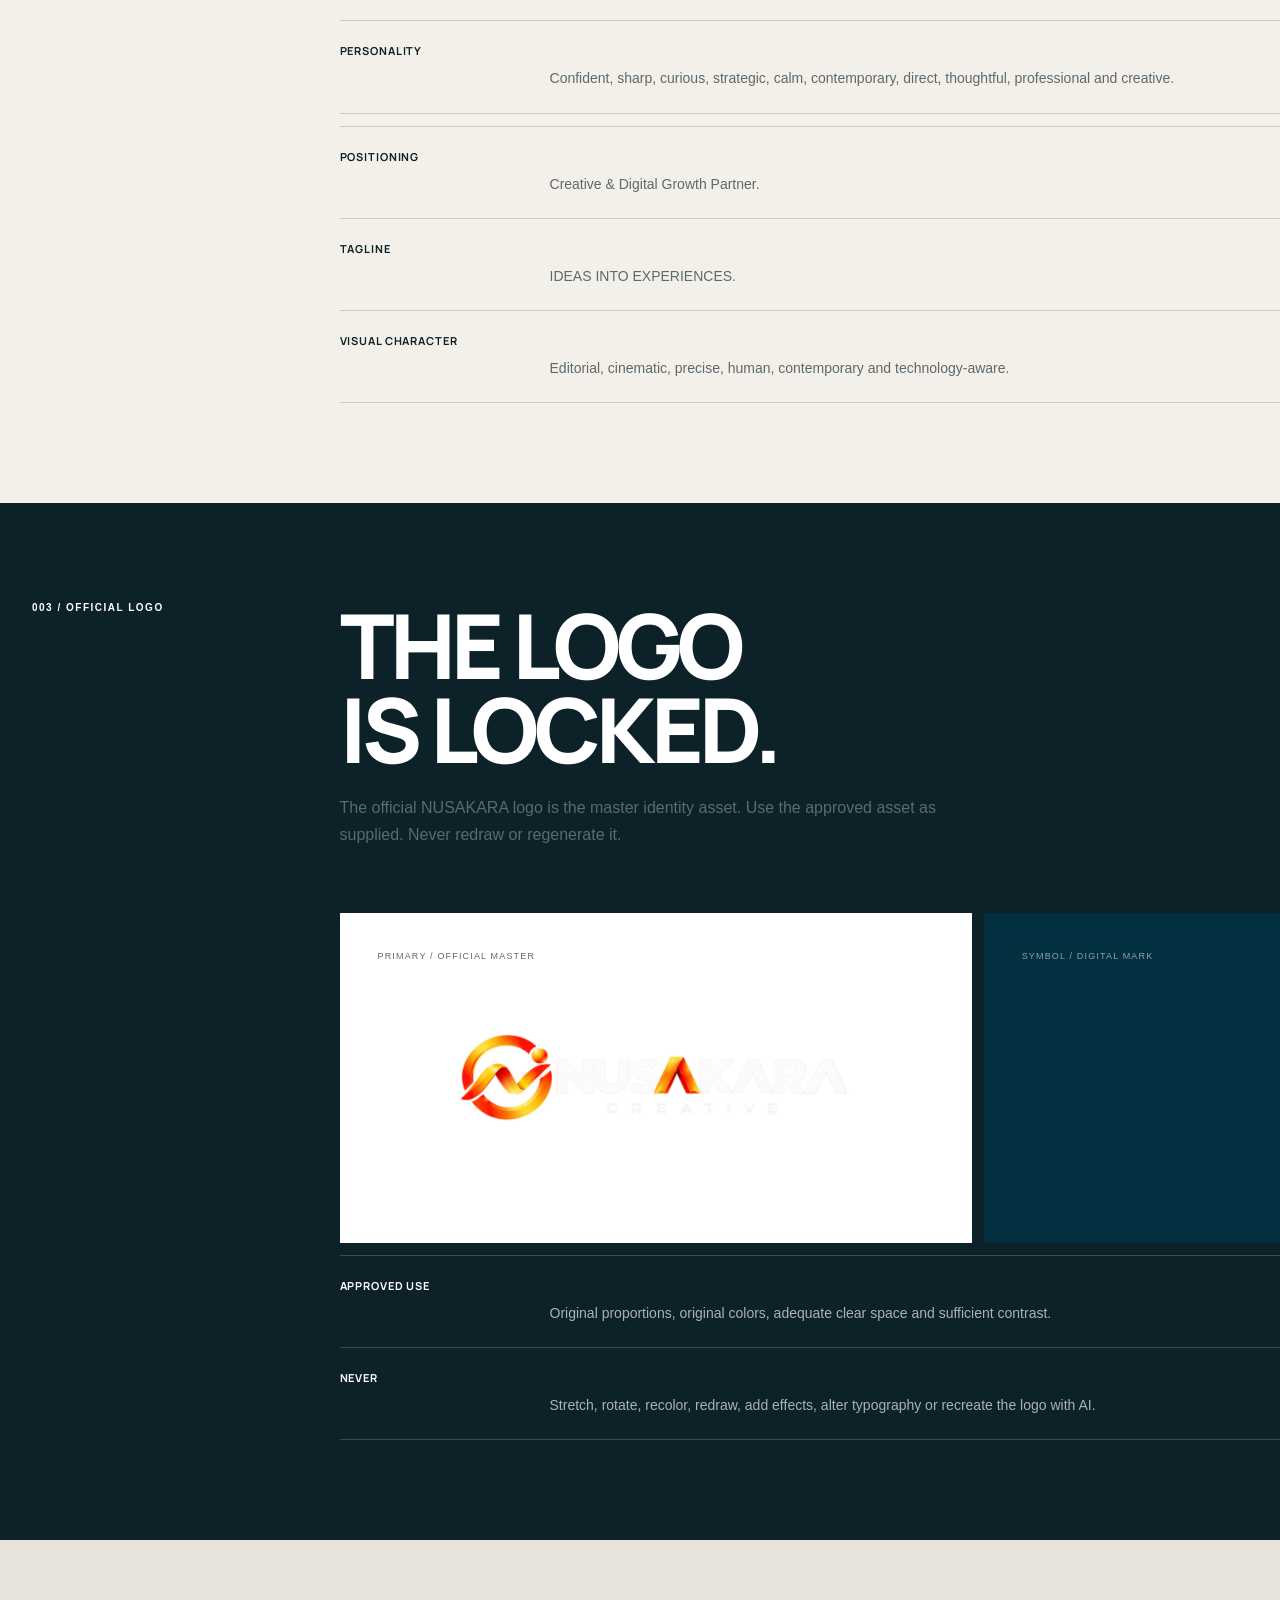
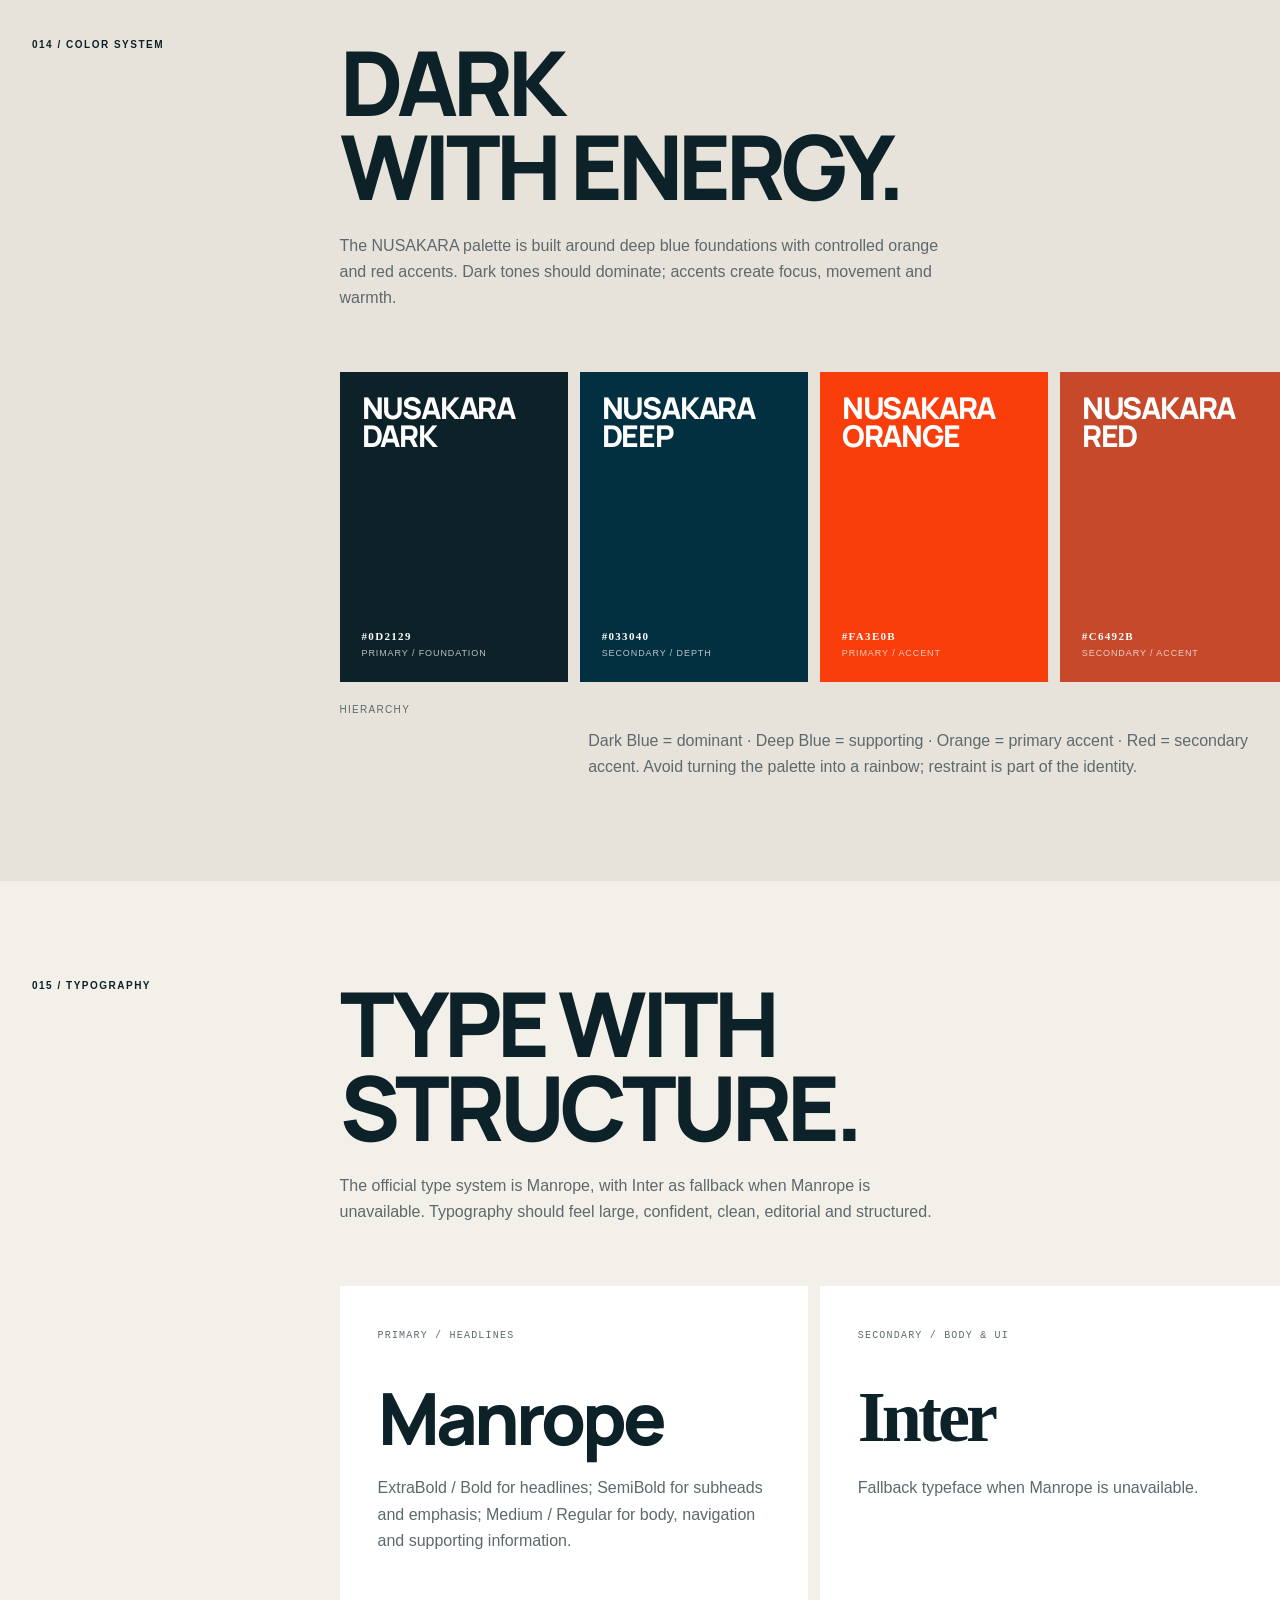
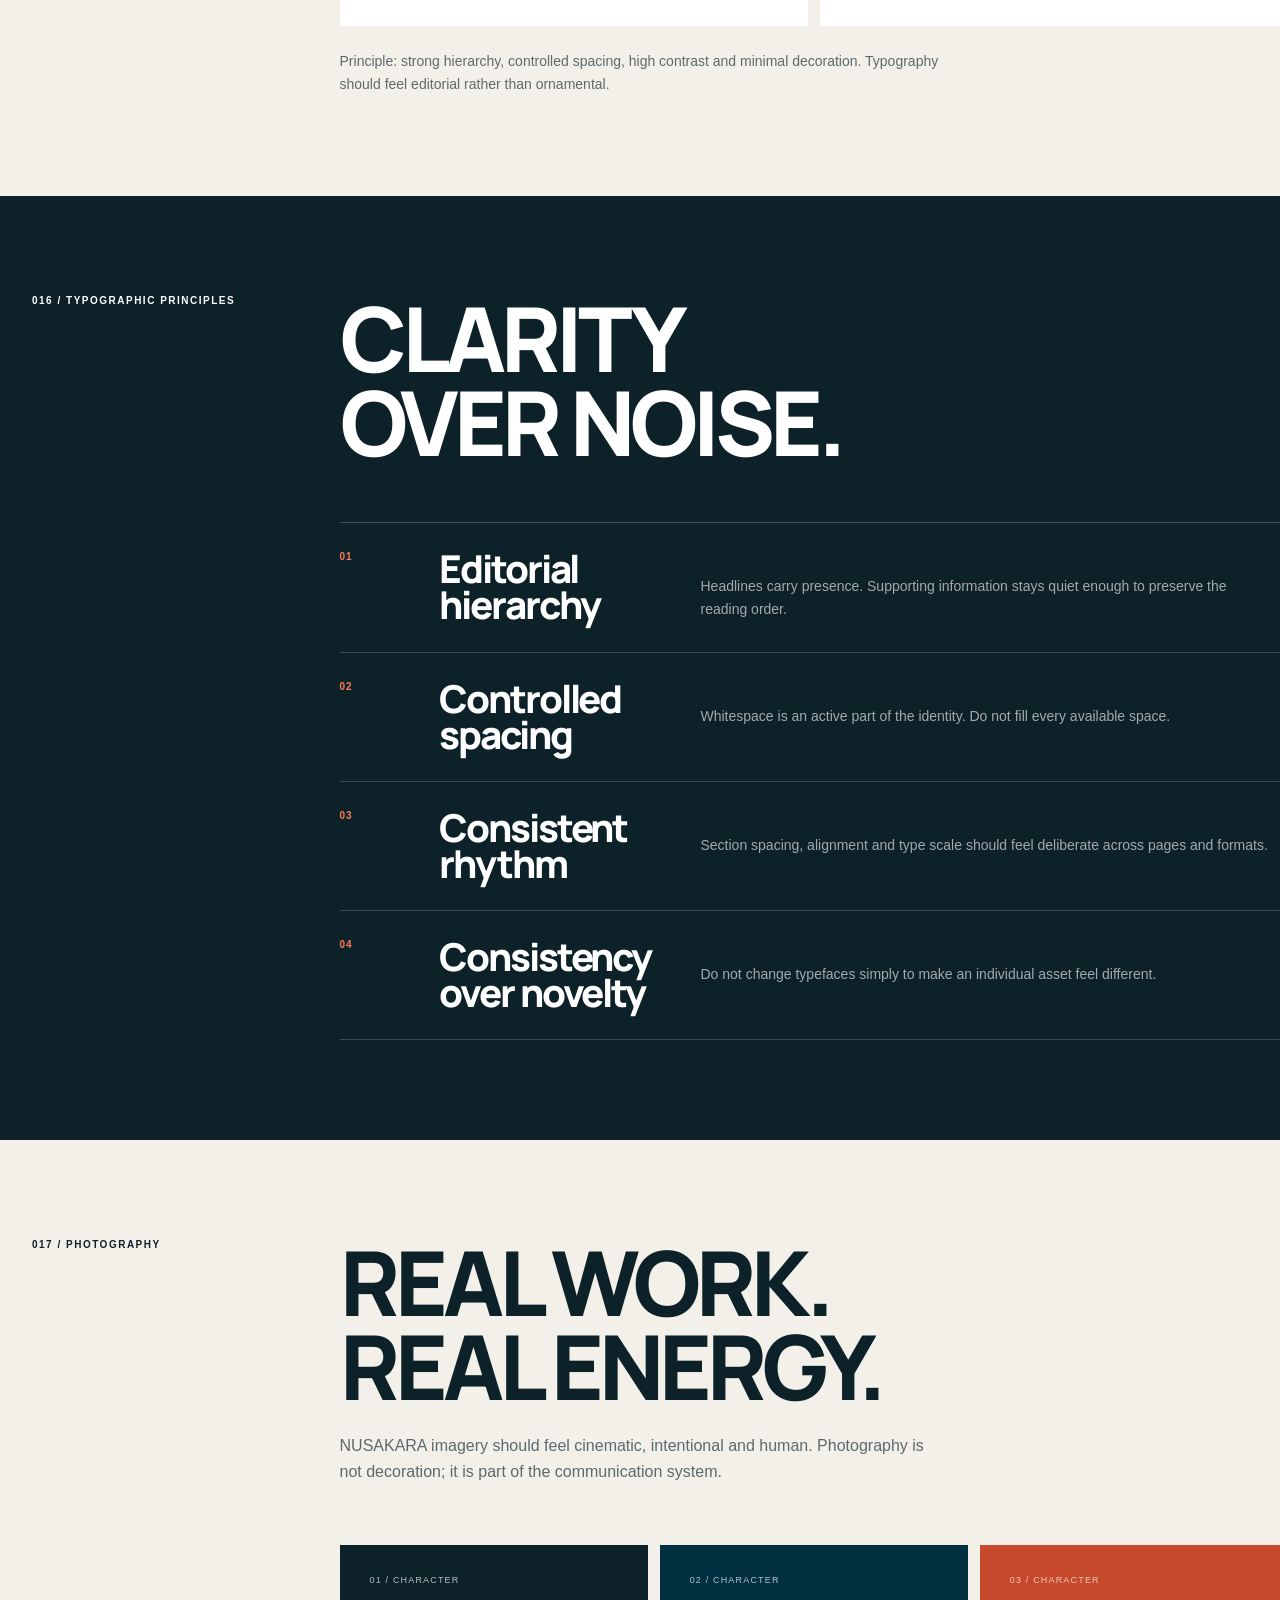
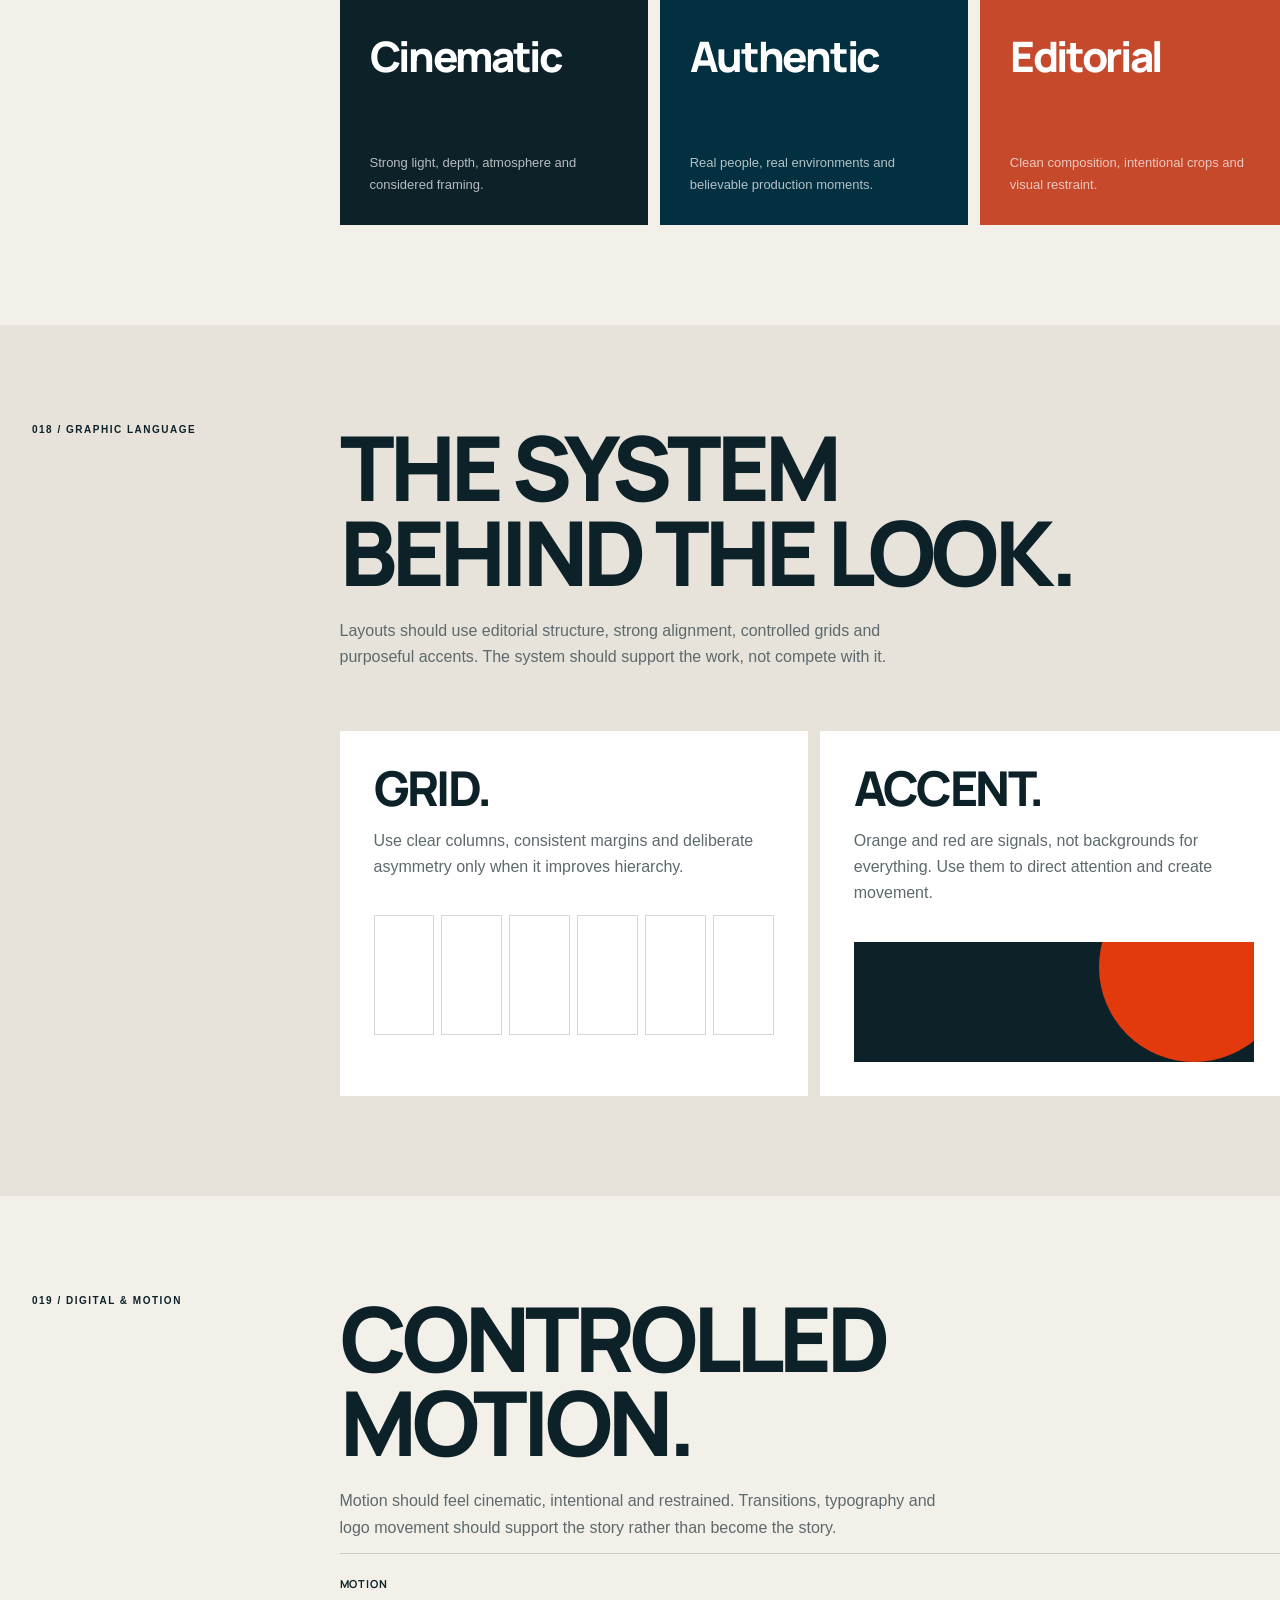
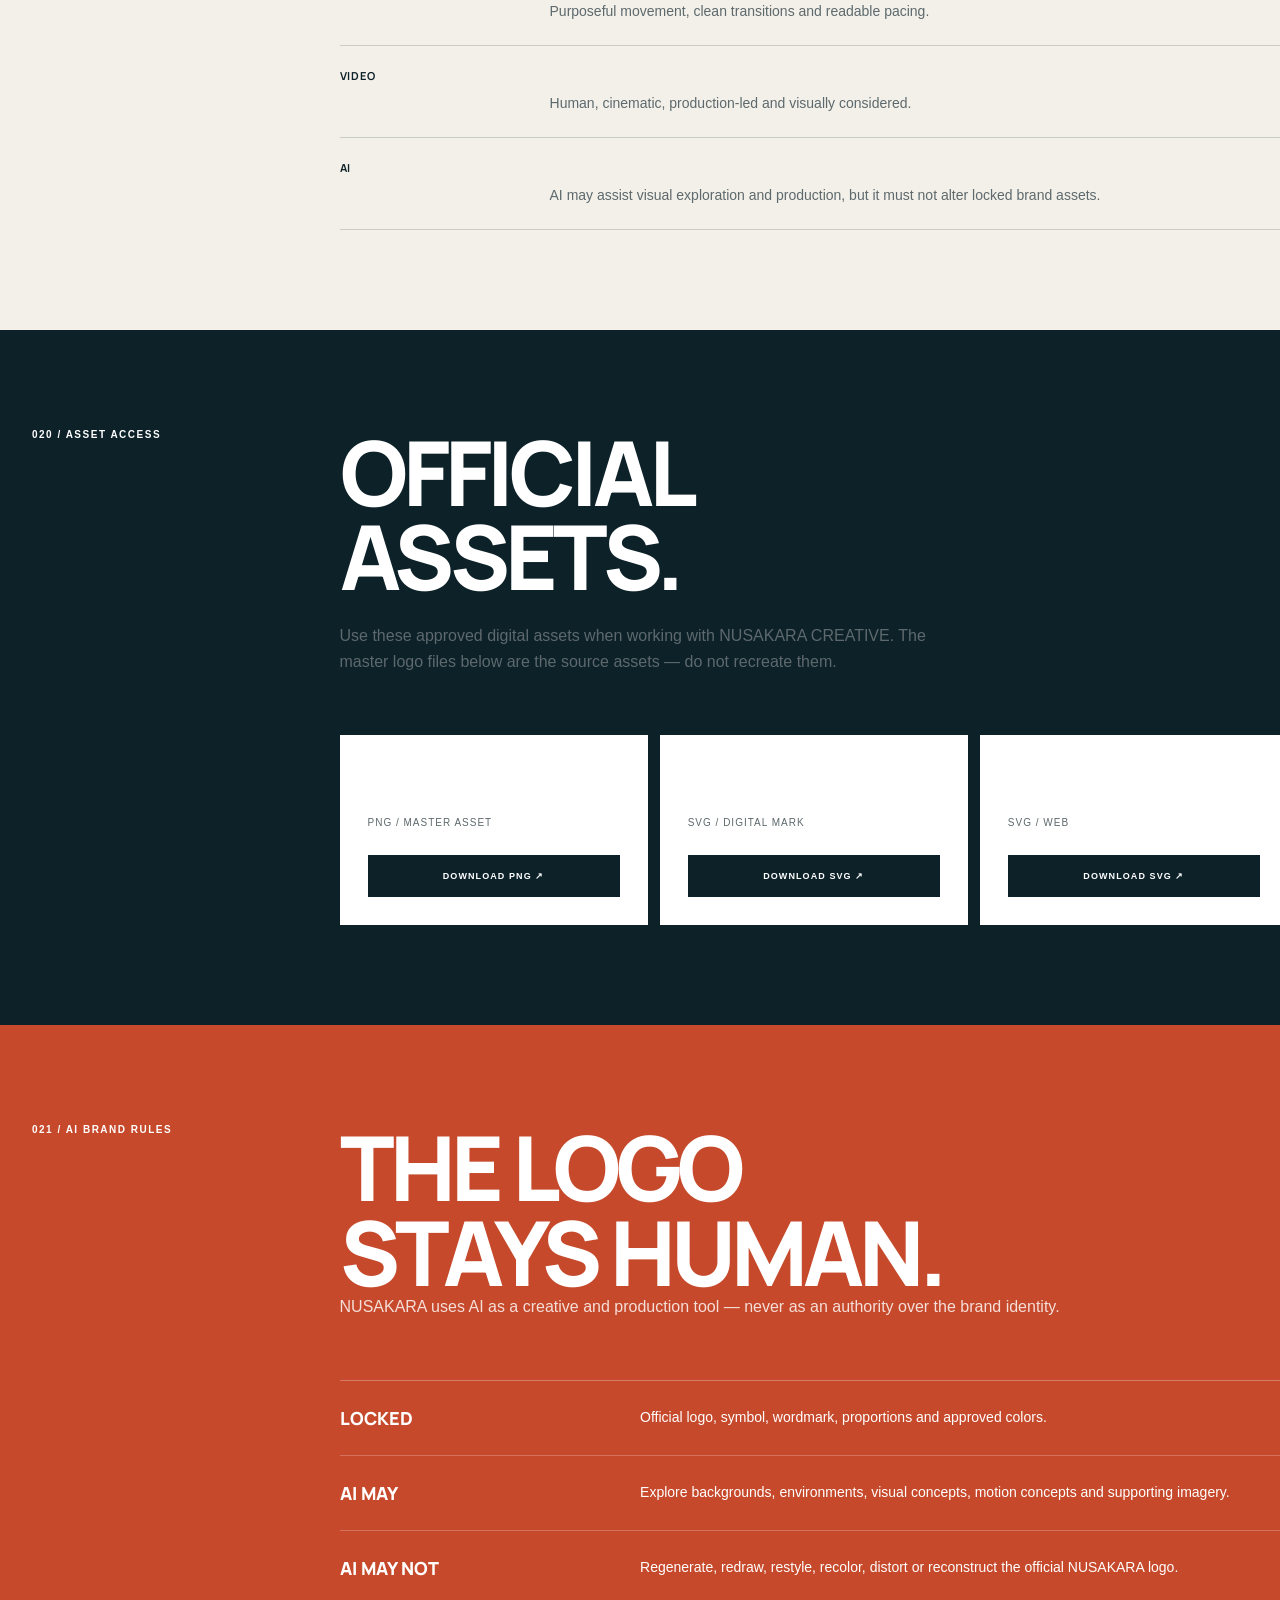
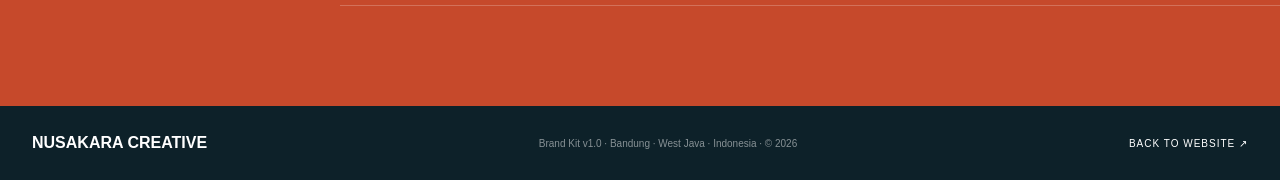
==== commit ba854f98: "Set uploaded master logo as official NUSAKARA asset" ====
--- a/brand-kit/index.html
+++ b/brand-kit/index.html
@@ -12,7 +12,7 @@
 <meta property="og:description" content="The visual system behind NUSAKARA CREATIVE. Official logo, colors, typography and usage principles.">
 <meta property="og:url" content="https://nusakaracreative.github.io/nusakaracreative/brand-kit/">
 <meta property="og:site_name" content="NUSAKARA CREATIVE">
-<meta property="og:image" content="https://nusakaracreative.github.io/nusakaracreative/assets/nusakara-logo-official.png">
+<meta property="og:image" content="https://nusakaracreative.github.io/nusakaracreative/assets/NUSAKARA_MASTER_LOGO_READY_TO_USE.png">
 <link rel="icon" href="../favicon.svg" type="image/svg+xml">
 <link rel="preconnect" href="https://fonts.googleapis.com">
 <link rel="preconnect" href="https://fonts.gstatic.com" crossorigin>
@@ -66,7 +66,7 @@
 <button class="mobile-toggle" type="button" aria-label="Open navigation menu" aria-expanded="false" aria-controls="main-nav">MENU</button>
 </div></header>
 <main id="main">
-<section class="hero"><div class="wrap hero-grid"><div><div class="eyebrow">001 / NUSAKARA CREATIVE</div><h1>THE<br><span>BRAND KIT.</span></h1><div class="hero-copy"><p>The visual system behind NUSAKARA CREATIVE — a practical reference for the identity, assets and principles that keep the brand consistent across every touchpoint.</p><div class="hero-note">OFFICIAL VISUAL REFERENCE<br>VERSION 1.0 / 2026</div></div></div><div class="logo-hero"><span class="tag">OFFICIAL MASTER ASSET</span><img src="../assets/nusakara-logo-official.png" alt="Official NUSAKARA CREATIVE logo"></div></div></section>
+<section class="hero"><div class="wrap hero-grid"><div><div class="eyebrow">001 / NUSAKARA CREATIVE</div><h1>THE<br><span>BRAND KIT.</span></h1><div class="hero-copy"><p>The visual system behind NUSAKARA CREATIVE — a practical reference for the identity, assets and principles that keep the brand consistent across every touchpoint.</p><div class="hero-note">OFFICIAL VISUAL REFERENCE<br>VERSION 1.0 / 2026</div></div></div><div class="logo-hero"><span class="tag">OFFICIAL MASTER ASSET</span><img src="../assets/NUSAKARA_MASTER_LOGO_READY_TO_USE.png" alt="Official NUSAKARA CREATIVE logo"></div></div></section>
 
 <section class="section"><div class="wrap section-head"><div class="eyebrow">002 / FOUNDATION</div><div><h2>ONE BRAND.<br>ONE LANGUAGE.</h2><p>NUSAKARA CREATIVE connects strategy, creativity, production, digital execution and growth as one direction. The identity is designed to feel clear, contemporary, cinematic and confident — with enough restraint to let the work lead.</p>
 <div class="rule-list">
@@ -76,7 +76,7 @@
 <div class="rule"><strong>Personality</strong><p>Confident, sharp, curious, strategic, calm, contemporary, direct, thoughtful, professional and creative.</p></div>
 </div><div class="rule-list"><div class="rule"><strong>Positioning</strong><p>Creative &amp; Digital Growth Partner.</p></div><div class="rule"><strong>Tagline</strong><p>IDEAS INTO EXPERIENCES.</p></div><div class="rule"><strong>Visual character</strong><p>Editorial, cinematic, precise, human, contemporary and technology-aware.</p></div></div></div></div></section>
 
-<section class="section dark"><div class="wrap section-head"><div class="eyebrow">003 / OFFICIAL LOGO</div><div><h2>THE LOGO<br>IS LOCKED.</h2><p>The official NUSAKARA logo is the master identity asset. Use the approved asset as supplied. Never redraw or regenerate it.</p><div class="logo-system"><div class="logo-card"><div class="meta">PRIMARY / OFFICIAL MASTER</div><img src="../assets/nusakara-logo-official.png" alt="Official NUSAKARA CREATIVE master logo"></div><div class="logo-card dark-card"><div class="meta">SYMBOL / DIGITAL MARK</div><img src="../assets/nusakara-logo-mark.svg" alt="NUSAKARA symbol mark"></div></div><div class="rule-list" style="border-color:rgba(255,255,255,.2)"><div class="rule" style="border-color:rgba(255,255,255,.18)"><strong style="color:#fff">Approved use</strong><p style="color:rgba(255,255,255,.65)">Original proportions, original colors, adequate clear space and sufficient contrast.</p></div><div class="rule" style="border-color:rgba(255,255,255,.18)"><strong style="color:#fff">Never</strong><p style="color:rgba(255,255,255,.65)">Stretch, rotate, recolor, redraw, add effects, alter typography or recreate the logo with AI.</p></div></div></div></div></section>
+<section class="section dark"><div class="wrap section-head"><div class="eyebrow">003 / OFFICIAL LOGO</div><div><h2>THE LOGO<br>IS LOCKED.</h2><p>The official NUSAKARA logo is the master identity asset. Use the approved asset as supplied. Never redraw or regenerate it.</p><div class="logo-system"><div class="logo-card"><div class="meta">PRIMARY / OFFICIAL MASTER</div><img src="../assets/NUSAKARA_MASTER_LOGO_READY_TO_USE.png" alt="Official NUSAKARA CREATIVE master logo"></div><div class="logo-card dark-card"><div class="meta">SYMBOL / DIGITAL MARK</div><img src="../assets/nusakara-logo-mark.svg" alt="NUSAKARA symbol mark"></div></div><div class="rule-list" style="border-color:rgba(255,255,255,.2)"><div class="rule" style="border-color:rgba(255,255,255,.18)"><strong style="color:#fff">Approved use</strong><p style="color:rgba(255,255,255,.65)">Original proportions, original colors, adequate clear space and sufficient contrast.</p></div><div class="rule" style="border-color:rgba(255,255,255,.18)"><strong style="color:#fff">Never</strong><p style="color:rgba(255,255,255,.65)">Stretch, rotate, recolor, redraw, add effects, alter typography or recreate the logo with AI.</p></div></div></div></div></section>
 
 <section class="section light-alt"><div class="wrap section-head"><div class="eyebrow">014 / COLOR SYSTEM</div><div><h2>DARK<br>WITH ENERGY.</h2><p>The NUSAKARA palette is built around deep blue foundations with controlled orange and red accents. Dark tones should dominate; accents create focus, movement and warmth.</p><div class="colors"><article class="swatch dark-text" style="background:#0D2129"><span class="swatch-name">NUSAKARA<br>DARK</span><div><div class="swatch-code">#0D2129</div><small>Primary / Foundation</small></div></article><article class="swatch dark-text" style="background:#033040"><span class="swatch-name">NUSAKARA<br>DEEP</span><div><div class="swatch-code">#033040</div><small>Secondary / Depth</small></div></article><article class="swatch dark-text" style="background:#FA3E0B"><span class="swatch-name">NUSAKARA<br>ORANGE</span><div><div class="swatch-code">#FA3E0B</div><small>Primary / Accent</small></div></article><article class="swatch dark-text" style="background:#C6492B"><span class="swatch-name">NUSAKARA<br>RED</span><div><div class="swatch-code">#C6492B</div><small>Secondary / Accent</small></div></article></div><div class="color-note"><div class="index">HIERARCHY</div><p>Dark Blue = dominant · Deep Blue = supporting · Orange = primary accent · Red = secondary accent. Avoid turning the palette into a rainbow; restraint is part of the identity.</p></div></div></div></section>
 
@@ -90,7 +90,7 @@
 
 <section class="section"><div class="wrap section-head"><div class="eyebrow">019 / DIGITAL &amp; MOTION</div><div><h2>CONTROLLED<br>MOTION.</h2><p>Motion should feel cinematic, intentional and restrained. Transitions, typography and logo movement should support the story rather than become the story.</p><div class="rule-list"><div class="rule"><strong>Motion</strong><p>Purposeful movement, clean transitions and readable pacing.</p></div><div class="rule"><strong>Video</strong><p>Human, cinematic, production-led and visually considered.</p></div><div class="rule"><strong>AI</strong><p>AI may assist visual exploration and production, but it must not alter locked brand assets.</p></div></div></div></div></section>
 
-<section class="section dark"><div class="wrap section-head"><div class="eyebrow">020 / ASSET ACCESS</div><div><h2>OFFICIAL<br>ASSETS.</h2><p>Use these approved digital assets when working with NUSAKARA CREATIVE. The master logo files below are the source assets — do not recreate them.</p><div class="downloads"><article class="download"><strong>Official Logo</strong><span>PNG / Master Asset</span><a href="../assets/nusakara-logo-official.png" download>Download PNG ↗</a></article><article class="download"><strong>Logo Mark</strong><span>SVG / Digital Mark</span><a href="../assets/nusakara-logo-mark.svg" download>Download SVG ↗</a></article><article class="download"><strong>Favicon</strong><span>SVG / Web</span><a href="../favicon.svg" download>Download SVG ↗</a></article></div></div></div></section>
+<section class="section dark"><div class="wrap section-head"><div class="eyebrow">020 / ASSET ACCESS</div><div><h2>OFFICIAL<br>ASSETS.</h2><p>Use these approved digital assets when working with NUSAKARA CREATIVE. The master logo files below are the source assets — do not recreate them.</p><div class="downloads"><article class="download"><strong>Official Logo</strong><span>PNG / Master Asset</span><a href="../assets/NUSAKARA_MASTER_LOGO_READY_TO_USE.png" download>Download PNG ↗</a></article><article class="download"><strong>Logo Mark</strong><span>SVG / Digital Mark</span><a href="../assets/nusakara-logo-mark.svg" download>Download SVG ↗</a></article><article class="download"><strong>Favicon</strong><span>SVG / Web</span><a href="../favicon.svg" download>Download SVG ↗</a></article></div></div></div></section>
 
 <section class="section ai"><div class="wrap ai-grid"><div class="eyebrow" style="color:#fff">021 / AI BRAND RULES</div><div><h2>THE LOGO<br>STAYS HUMAN.</h2><p>NUSAKARA uses AI as a creative and production tool — never as an authority over the brand identity.</p><div class="lock"><div class="lock-row"><strong>LOCKED</strong><p>Official logo, symbol, wordmark, proportions and approved colors.</p></div><div class="lock-row"><strong>AI MAY</strong><p>Explore backgrounds, environments, visual concepts, motion concepts and supporting imagery.</p></div><div class="lock-row"><strong>AI MAY NOT</strong><p>Regenerate, redraw, restyle, recolor, distort or reconstruct the official NUSAKARA logo.</p></div></div></div></div></section>
 </main>
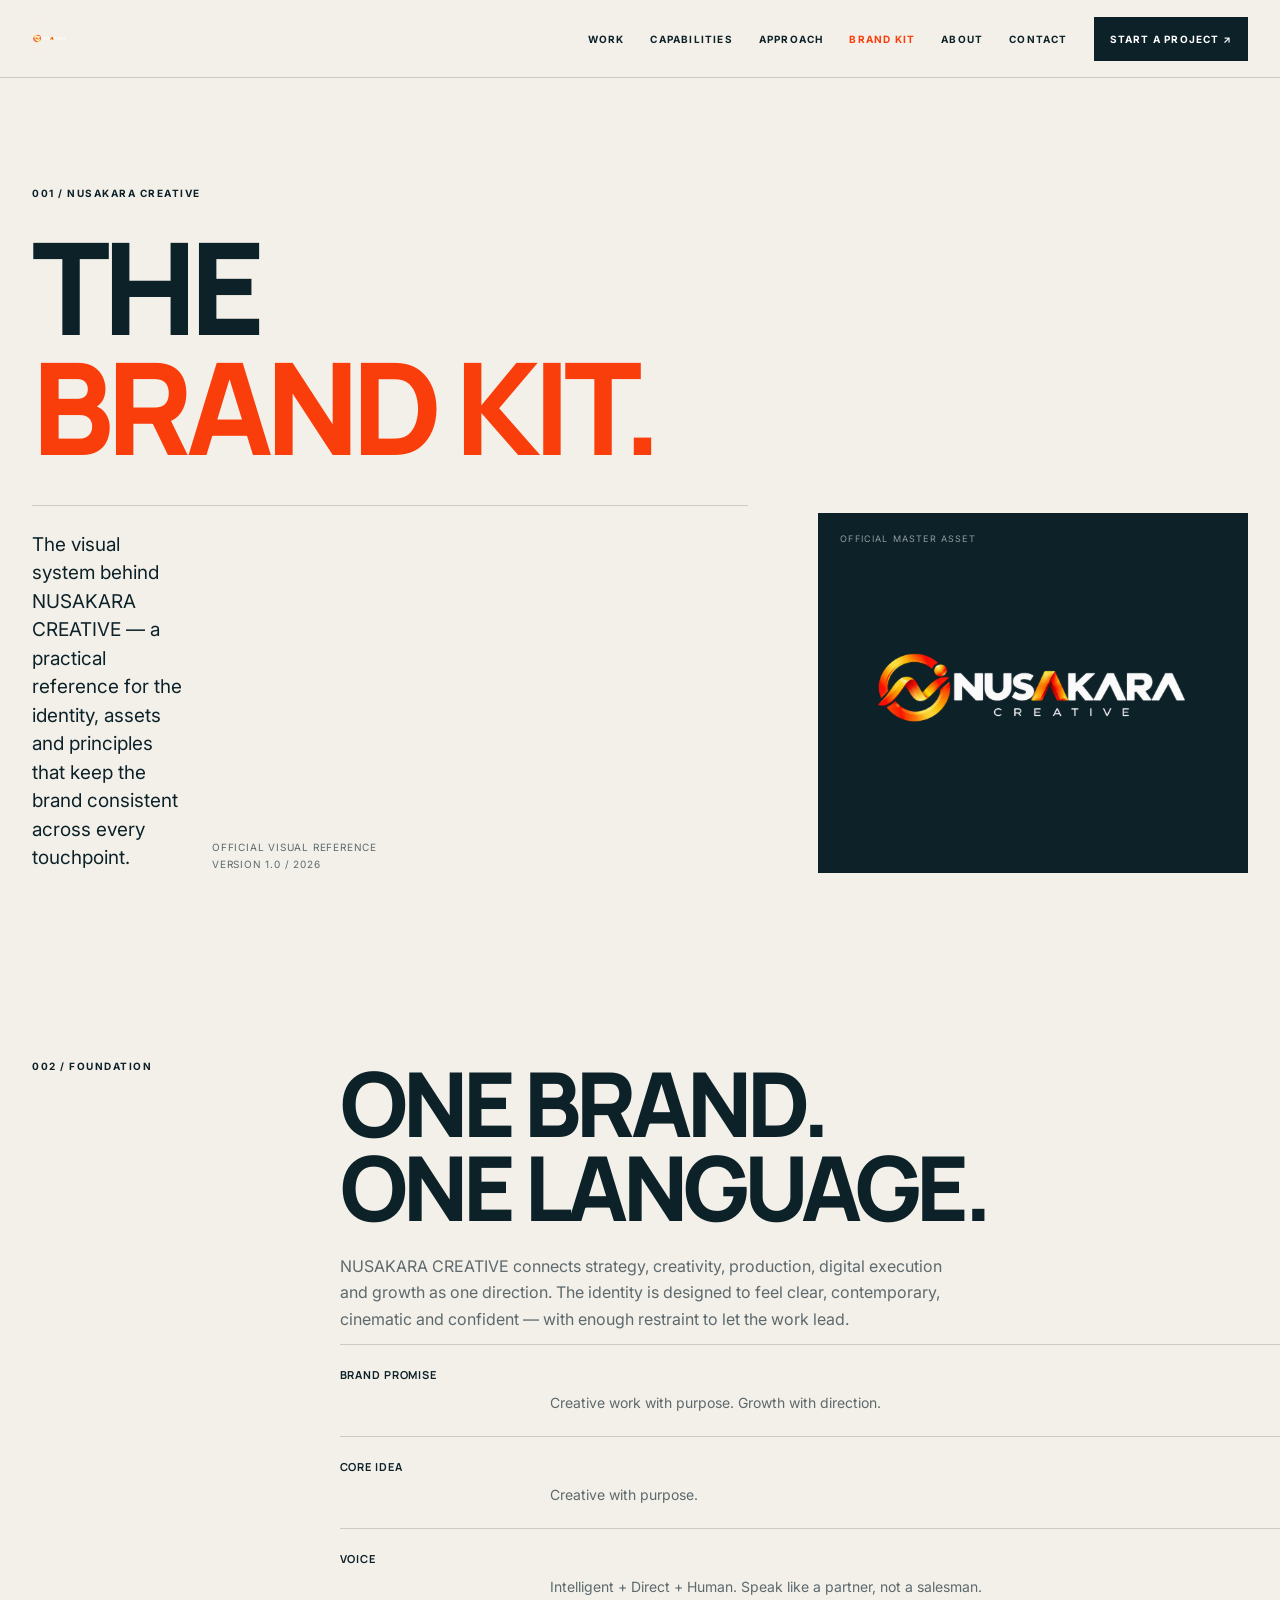
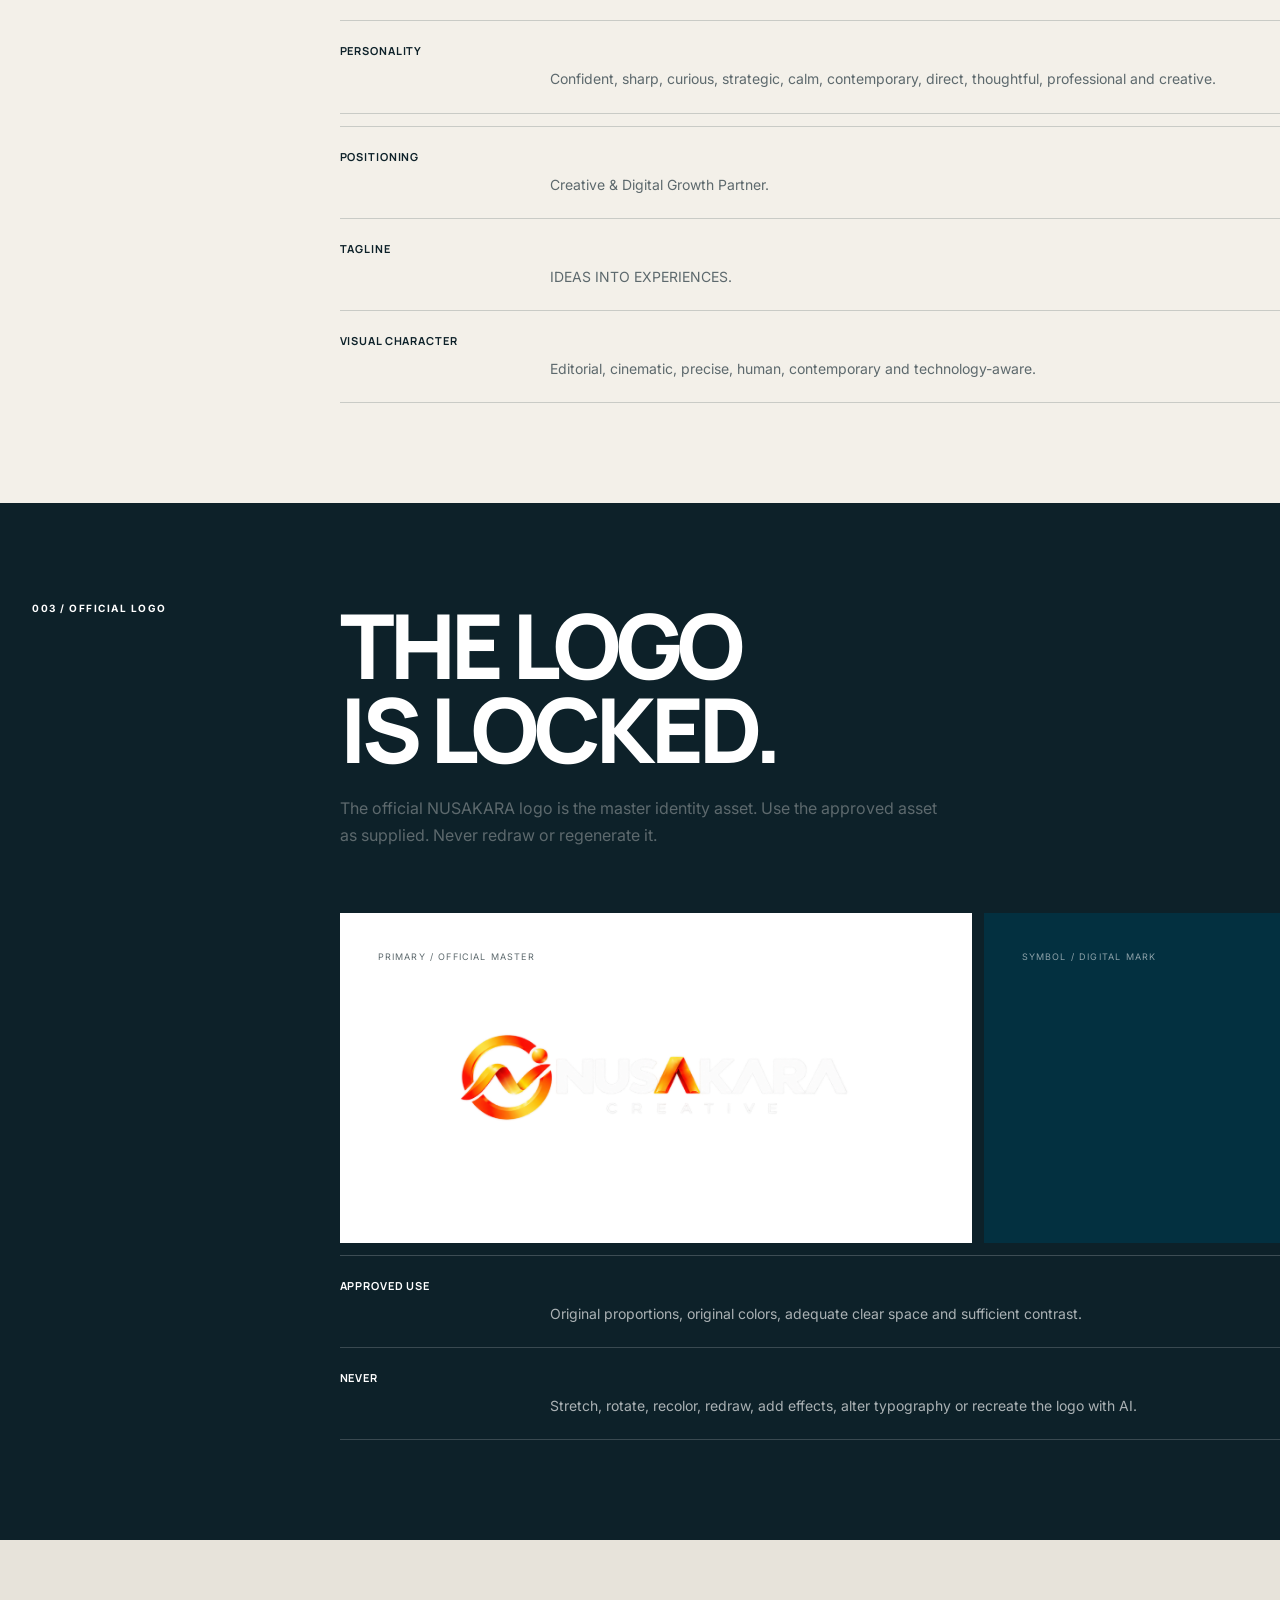
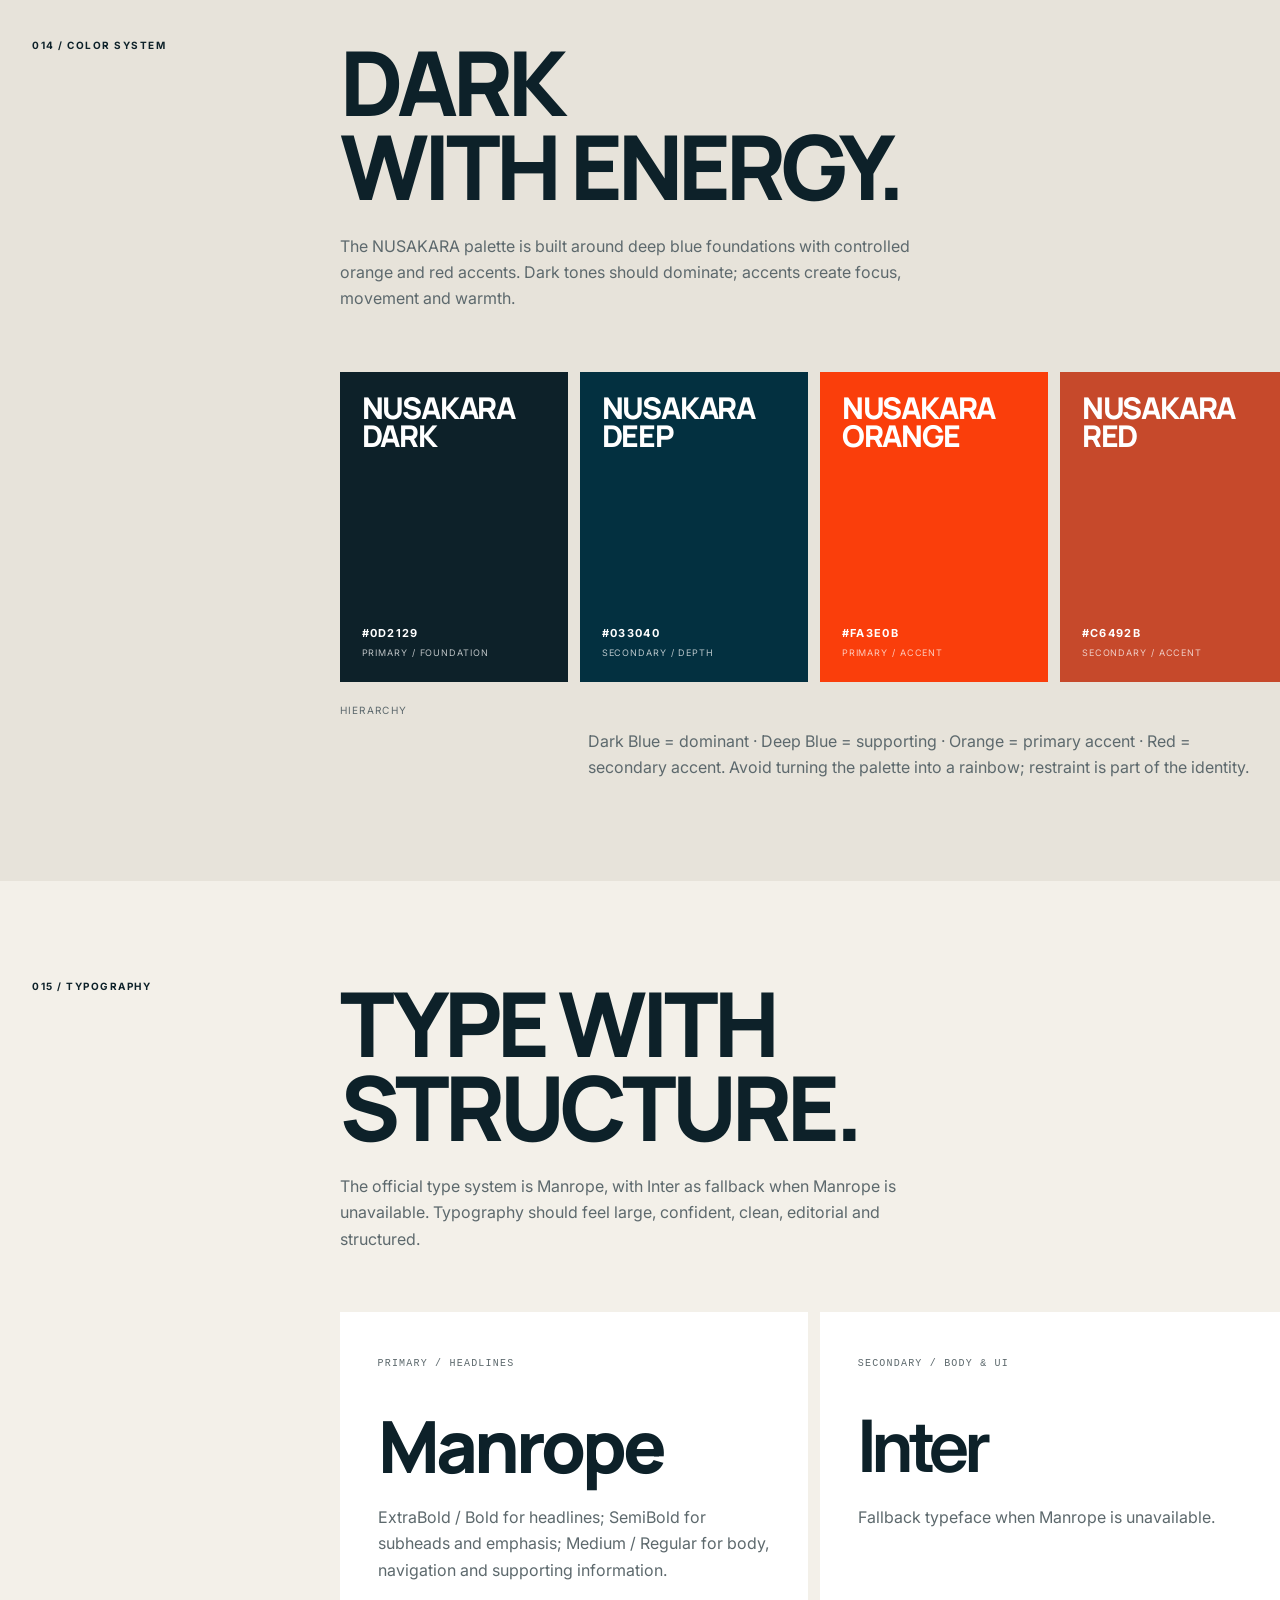
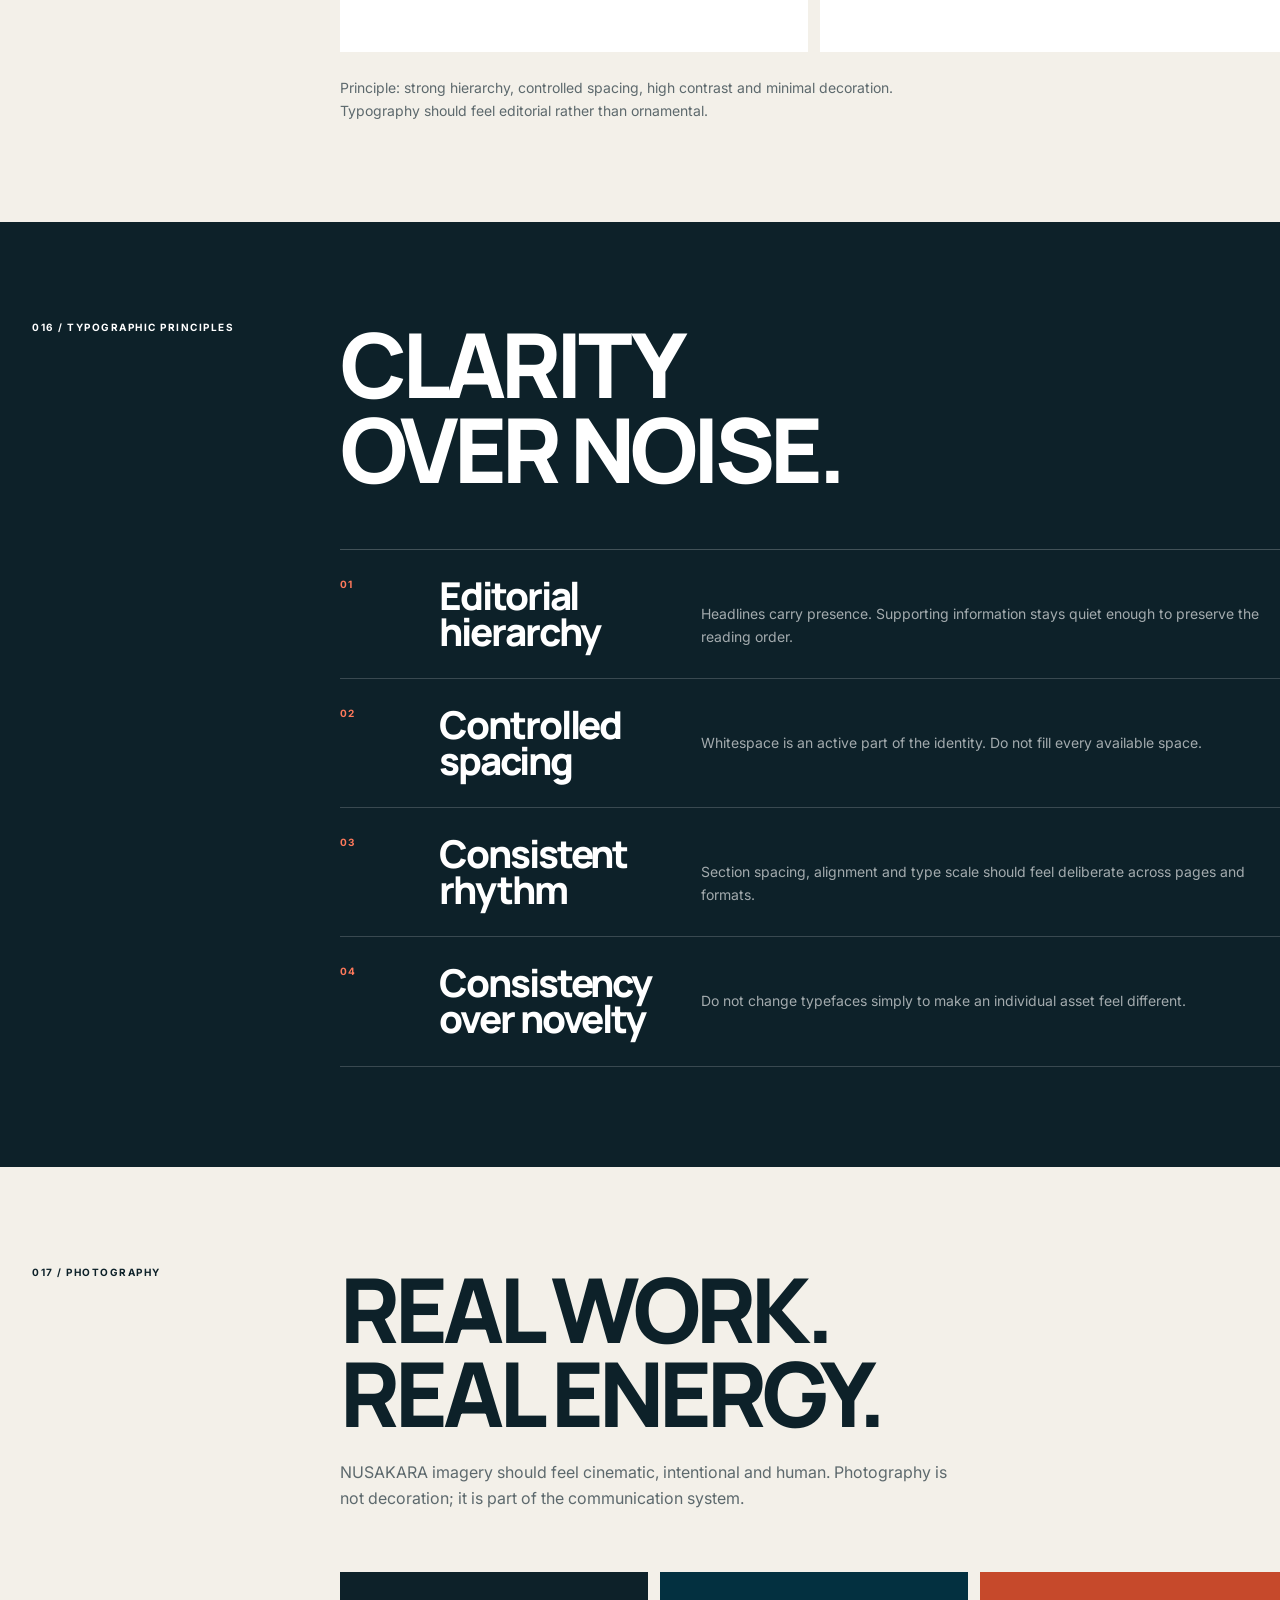
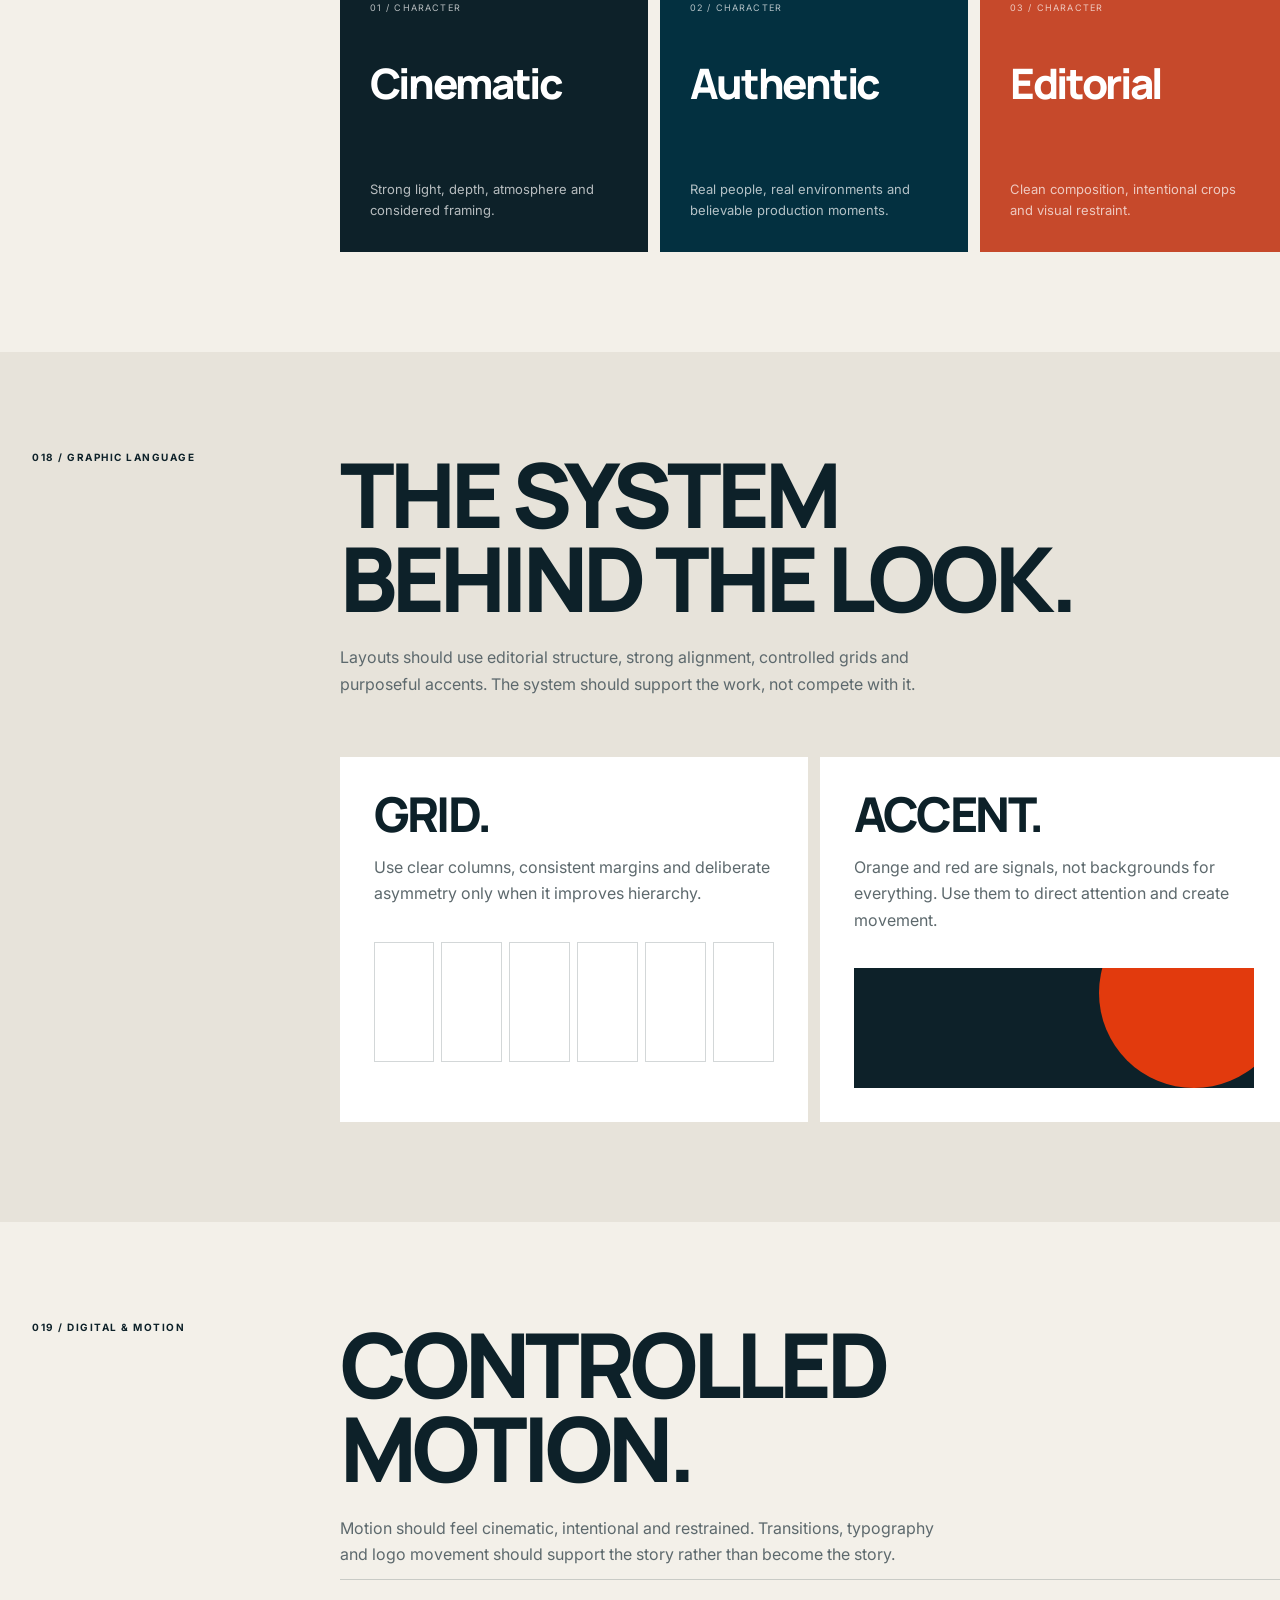
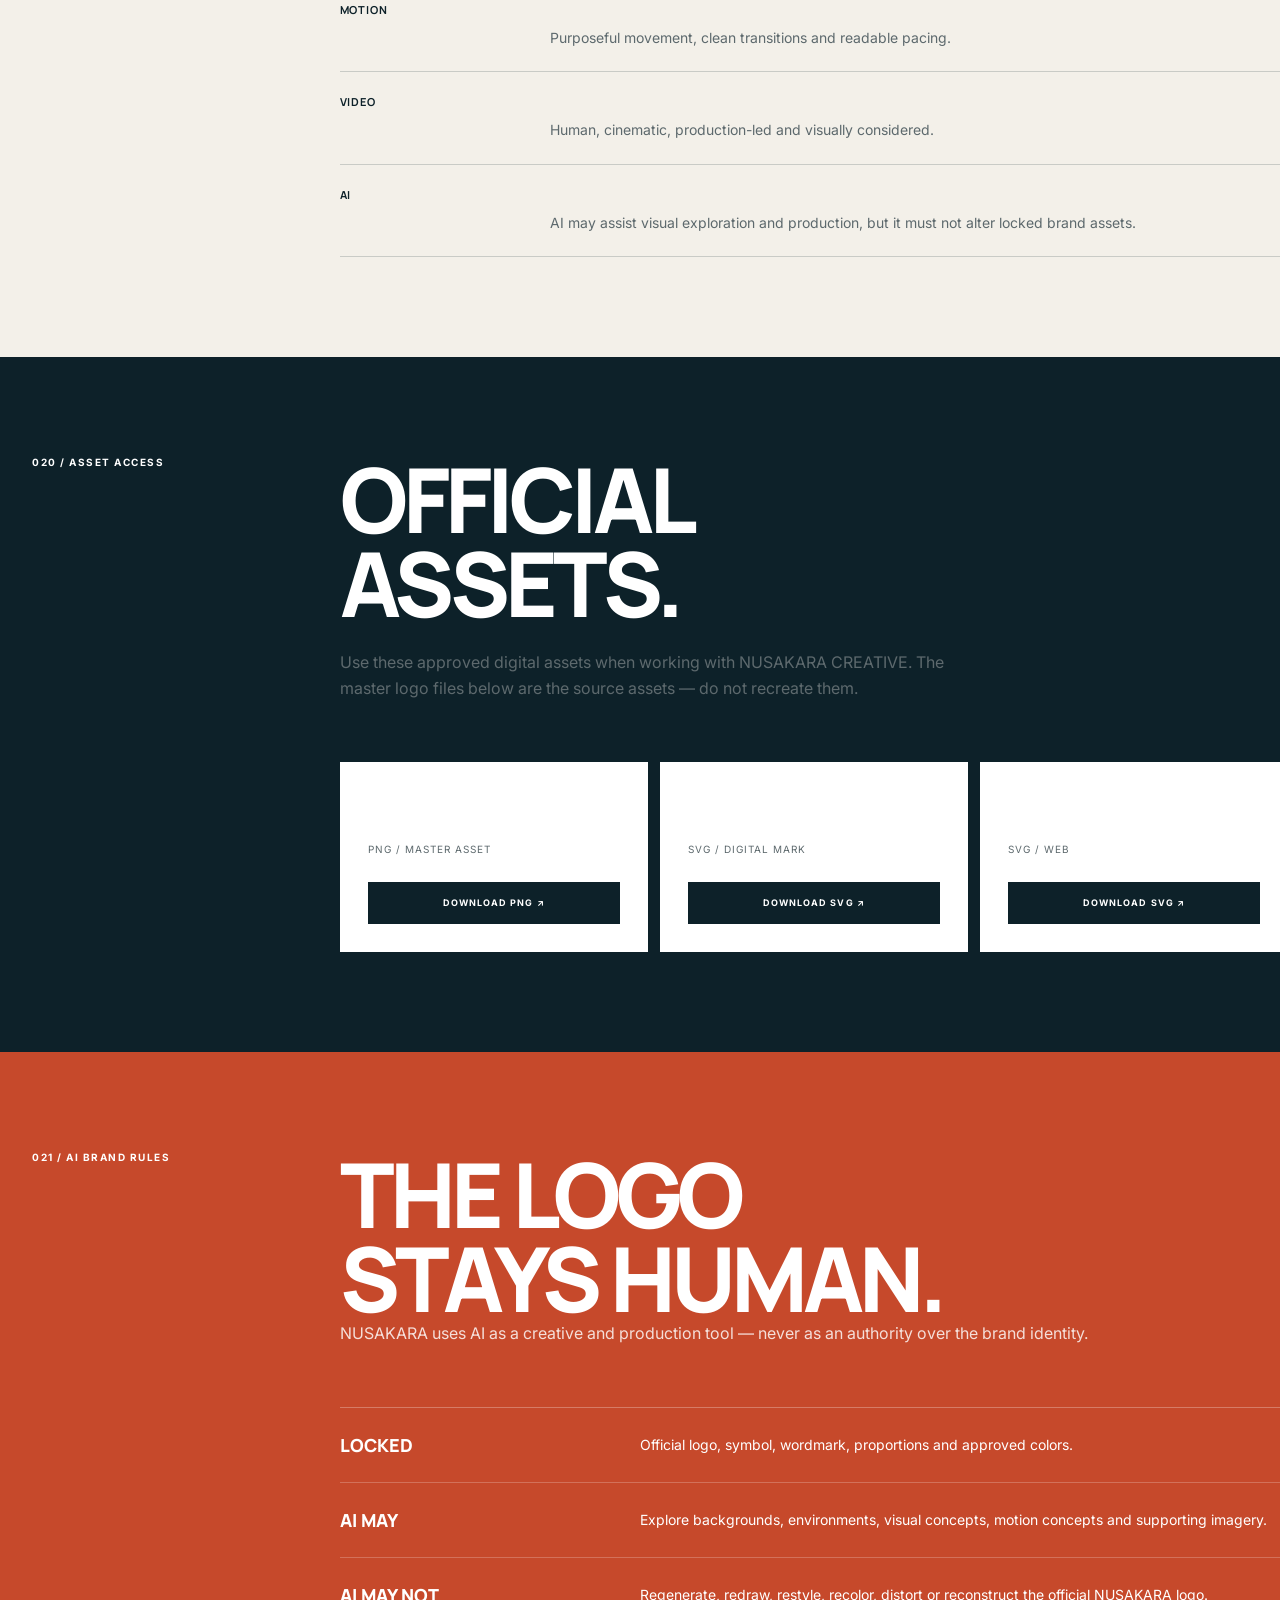
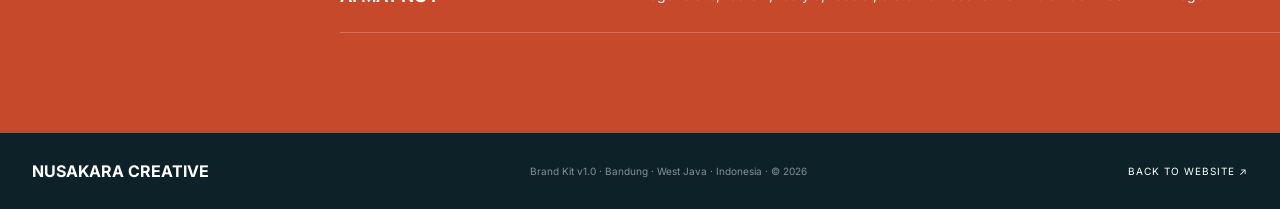
==== commit 20ab2d86: "Align Brand Kit header and typography with final system" ====
--- a/brand-kit/index.html
+++ b/brand-kit/index.html
@@ -16,7 +16,7 @@
 <link rel="icon" href="../favicon.svg" type="image/svg+xml">
 <link rel="preconnect" href="https://fonts.googleapis.com">
 <link rel="preconnect" href="https://fonts.gstatic.com" crossorigin>
-<link href="https://fonts.googleapis.com/css2?family=Manrope:wght@400;500;600;700;800;900&family=Inter+Tight:wght@400;500;600;700&display=swap" rel="stylesheet">
+<link href="https://fonts.googleapis.com/css2?family=Manrope:wght@400;500;600;700;800;900&family=Inter:wght@400;500;600;700&display=swap" rel="stylesheet">
 <style>
 :root{--paper:#f3f0e9;--ink:#0d2129;--deep:#033040;--orange:#fa3e0b;--red:#c6492b;--muted:#5d696d;--line:rgba(13,33,41,.18);--white:#fff;--max:1380px}
 *{box-sizing:border-box}html{scroll-behavior:smooth;scroll-padding-top:78px;overflow-x:hidden}
@@ -61,7 +61,7 @@
 <body>
 <a class="skip" href="#main">Skip to content</a>
 <header><div class="wrap nav">
-<a class="brand" href="../" aria-label="NUSAKARA CREATIVE"><img src="../assets/nusakara-logo-mark.svg" alt="NUSAKARA CREATIVE logo"><div><strong>NUSAKARA CREATIVE</strong><small>CREATIVE &amp; DIGITAL GROWTH PARTNER</small></div></a>
+<a class="brand" href="../" aria-label="NUSAKARA CREATIVE"><img src="../assets/NUSAKARA_MASTER_LOGO_READY_TO_USE.png" alt="NUSAKARA CREATIVE official logo"></a>
 <nav id="main-nav" class="navlinks" aria-label="Main navigation"><a href="../portfolio/">Work</a><a href="../#capabilities">Capabilities</a><a href="../#process">Approach</a><a class="active" href="./" aria-current="page">Brand Kit</a><a href="../#about">About</a><a href="../#contact">Contact</a><a class="navcta" href="https://wa.me/6282312493330?text=Hello%20NUSAKARA%20CREATIVE.%20I%27d%20like%20to%20discuss%20a%20project." target="_blank" rel="noopener">Start a project ↗</a></nav>
 <button class="mobile-toggle" type="button" aria-label="Open navigation menu" aria-expanded="false" aria-controls="main-nav">MENU</button>
 </div></header>
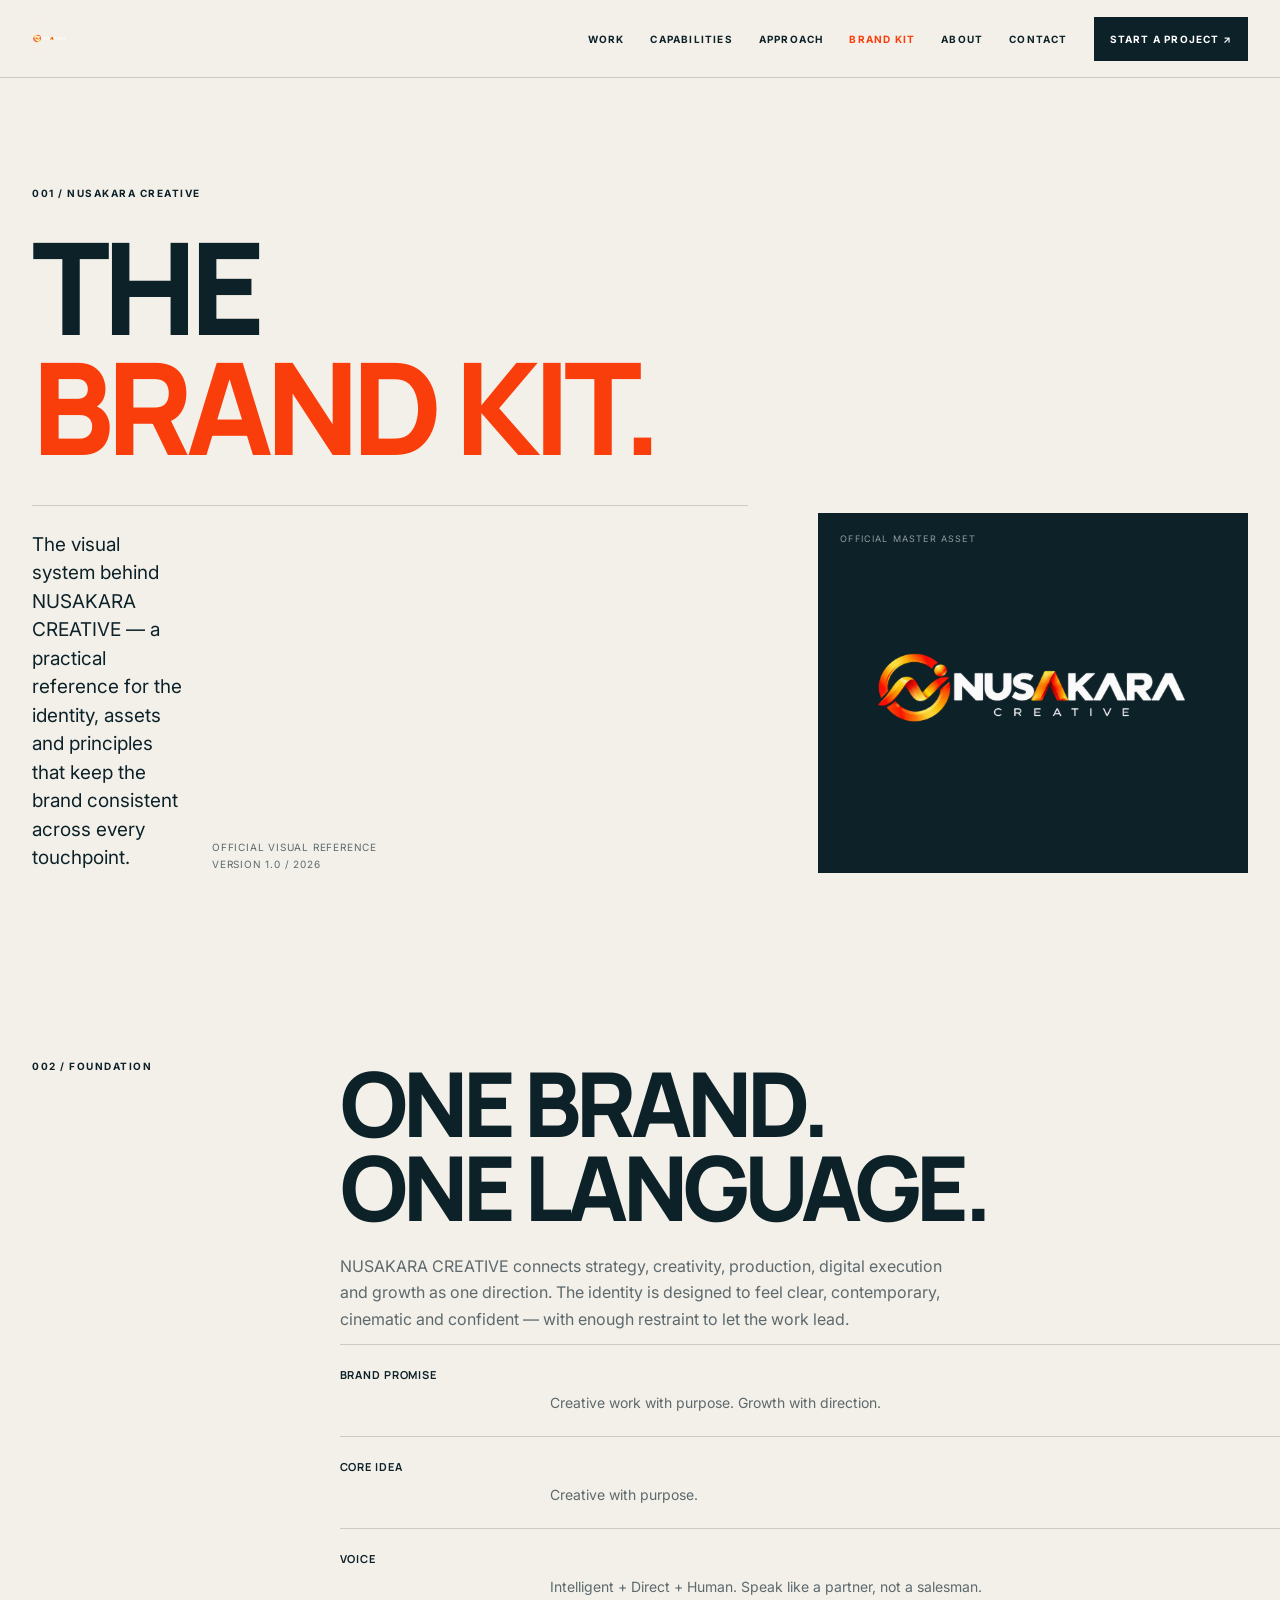
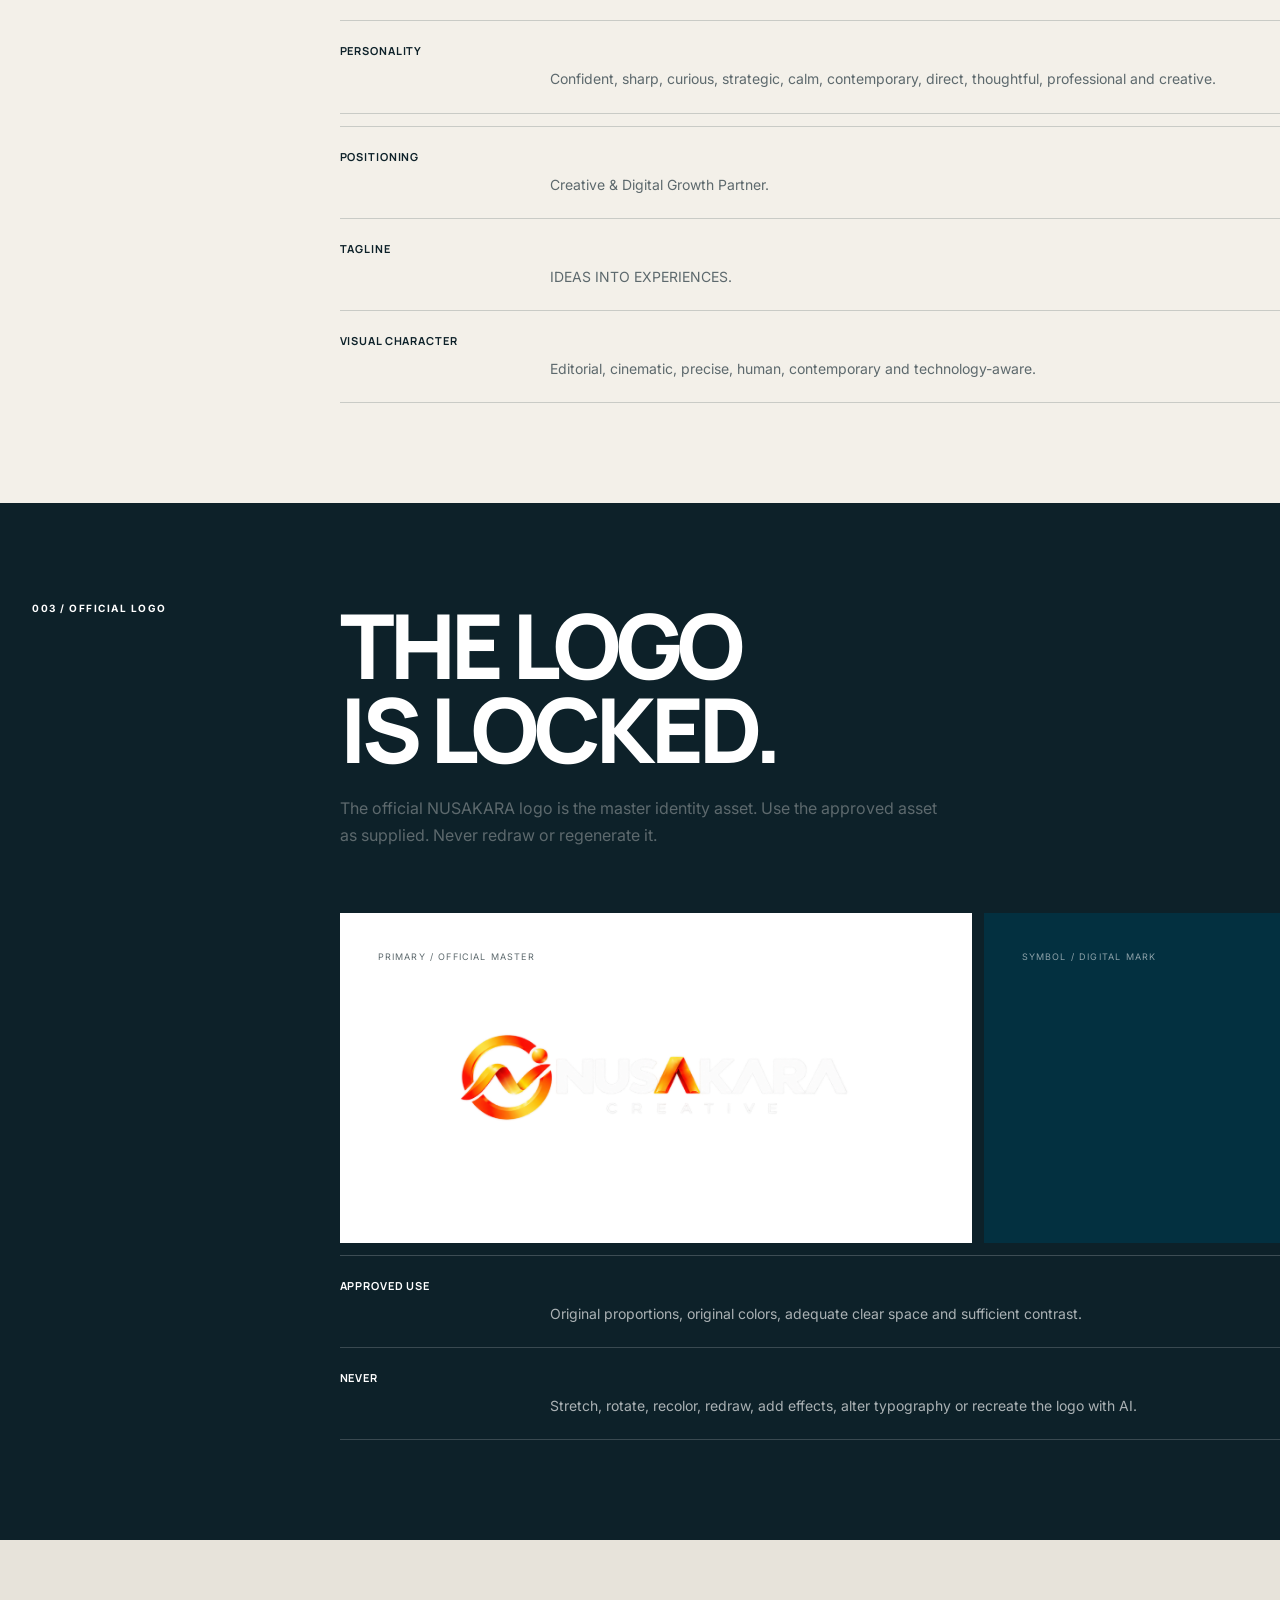
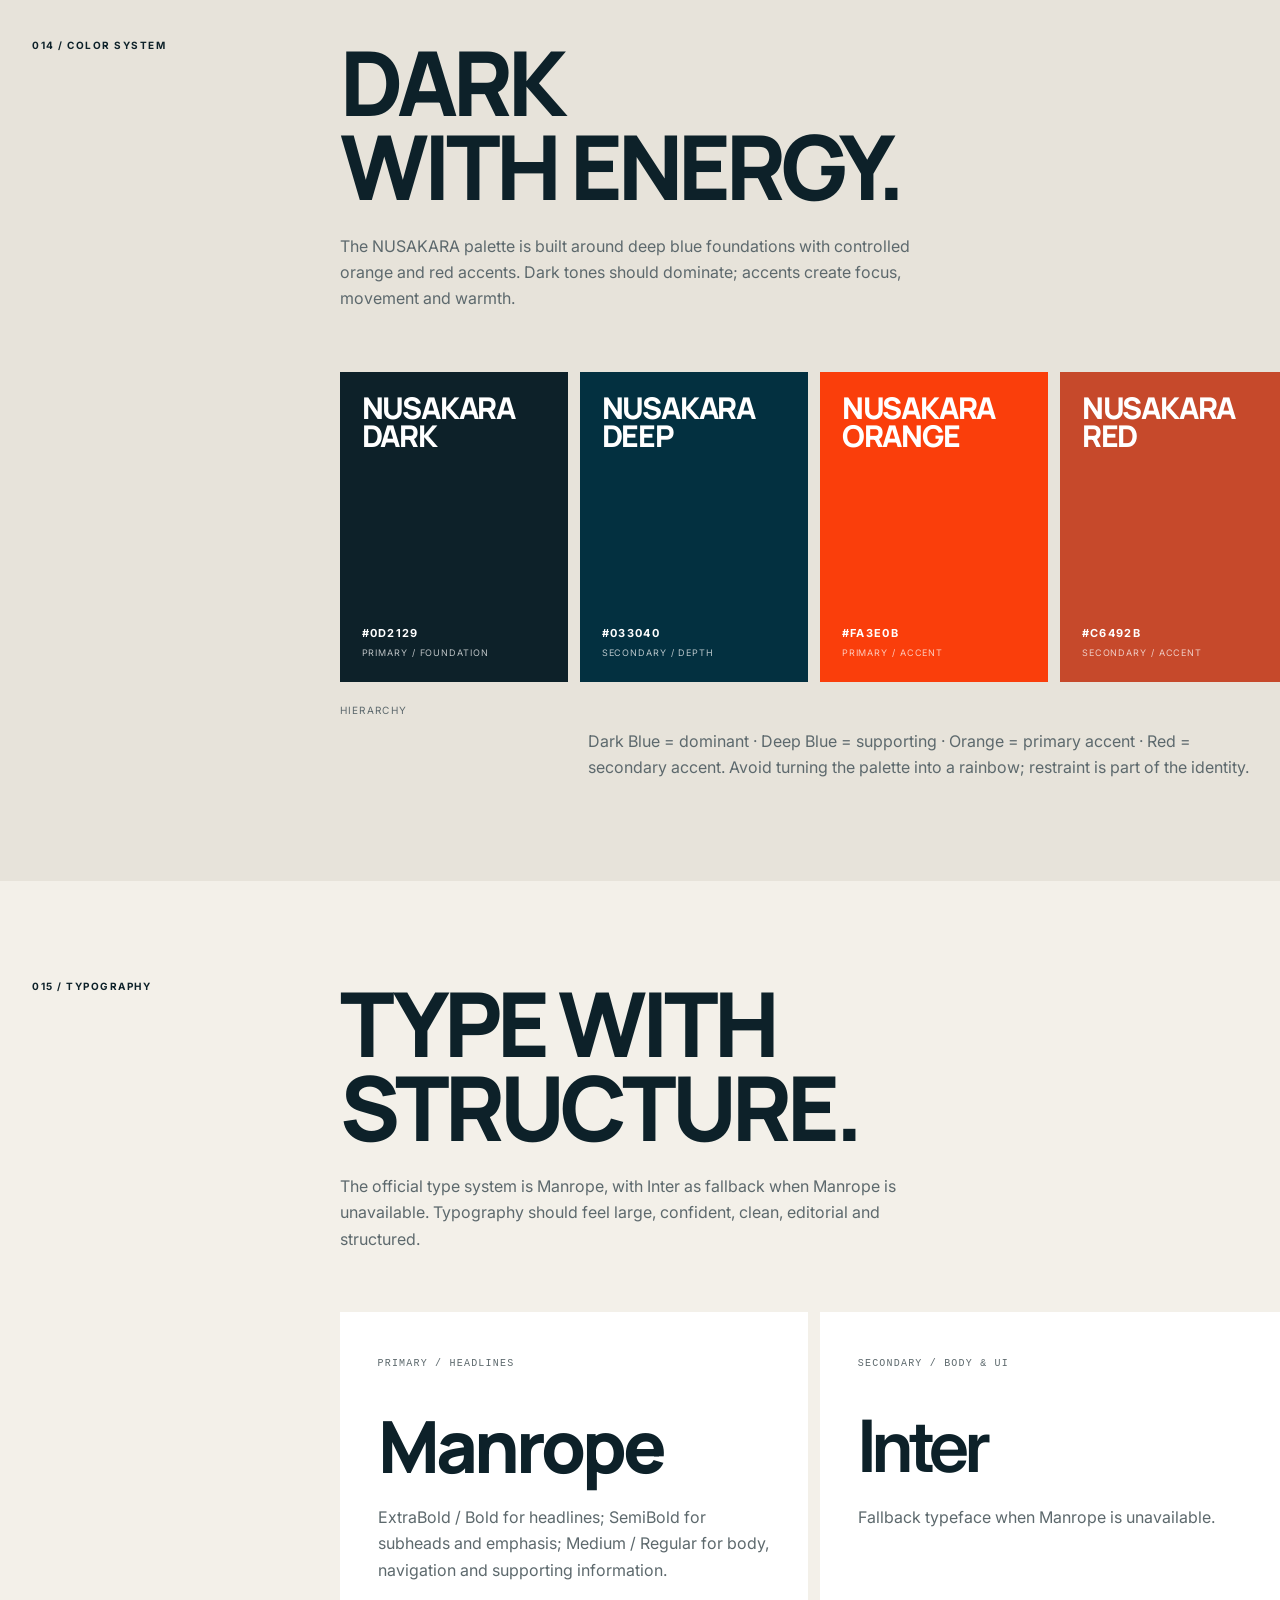
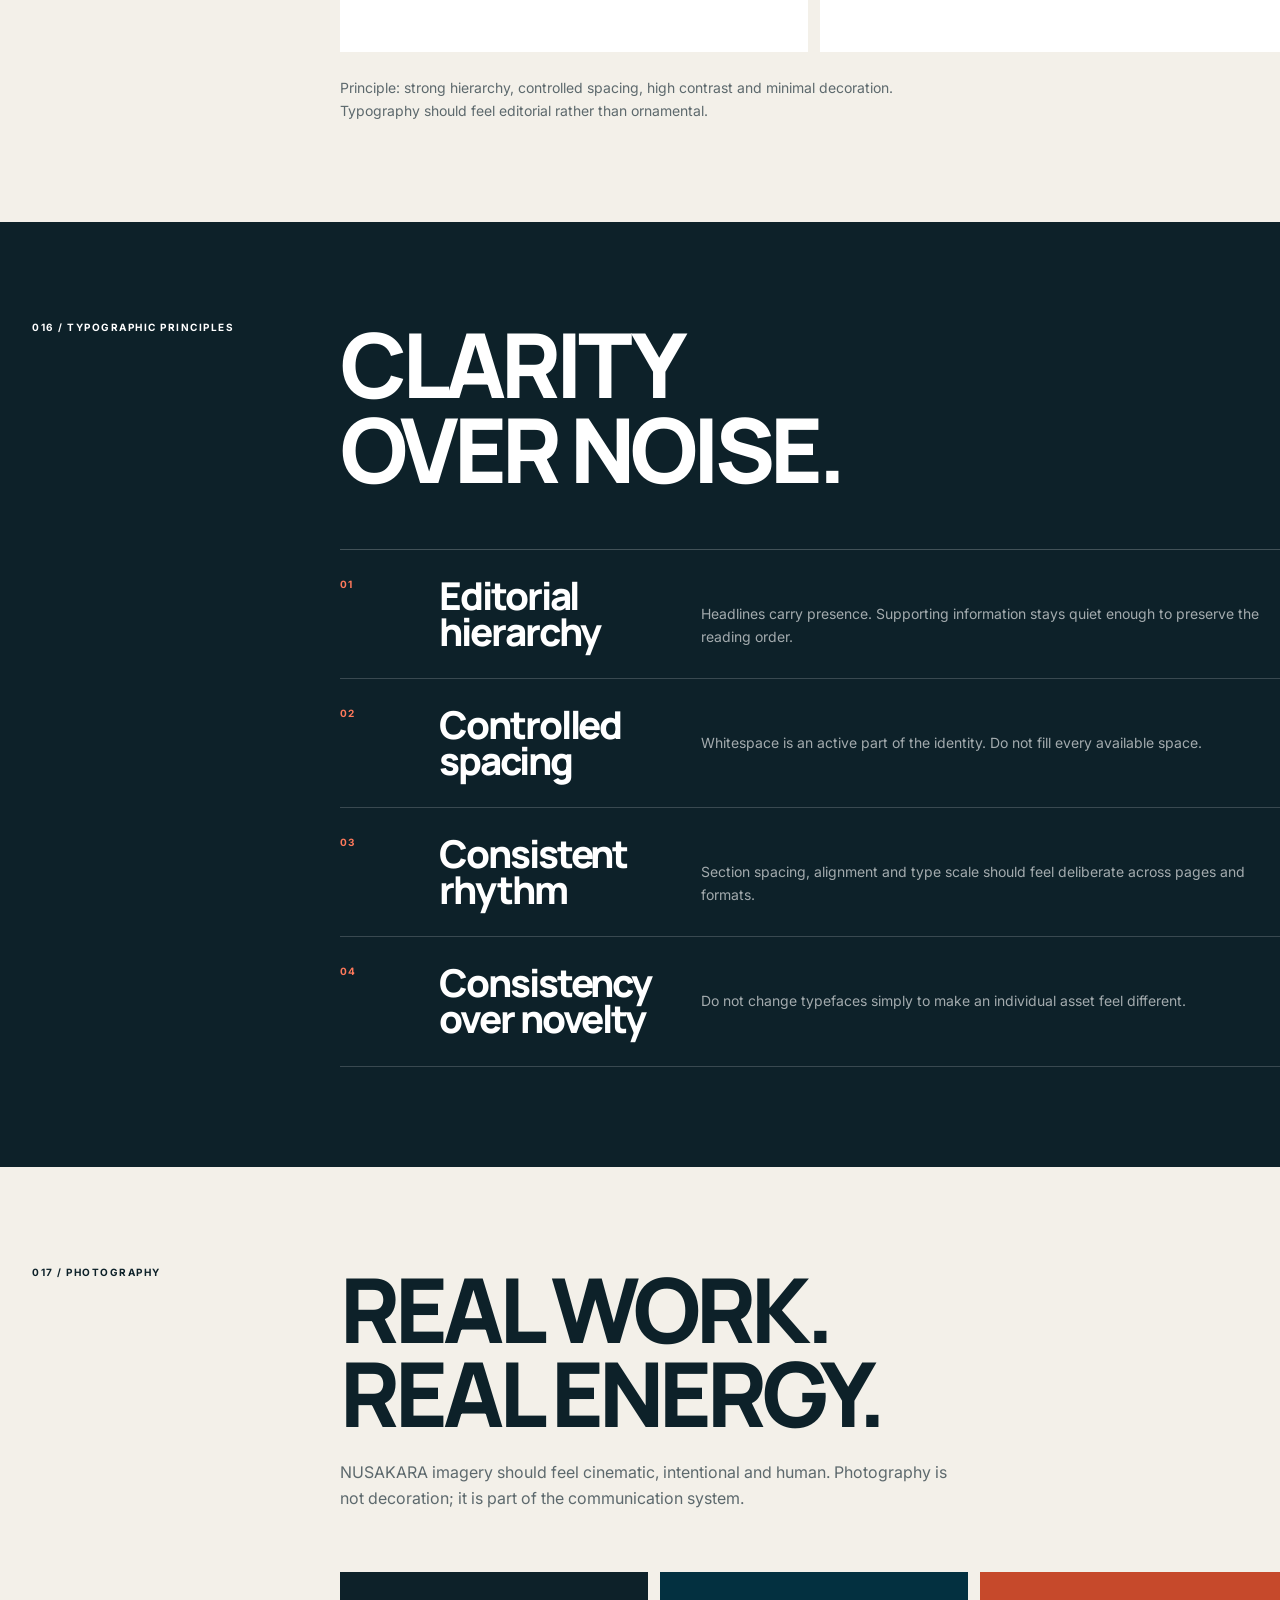
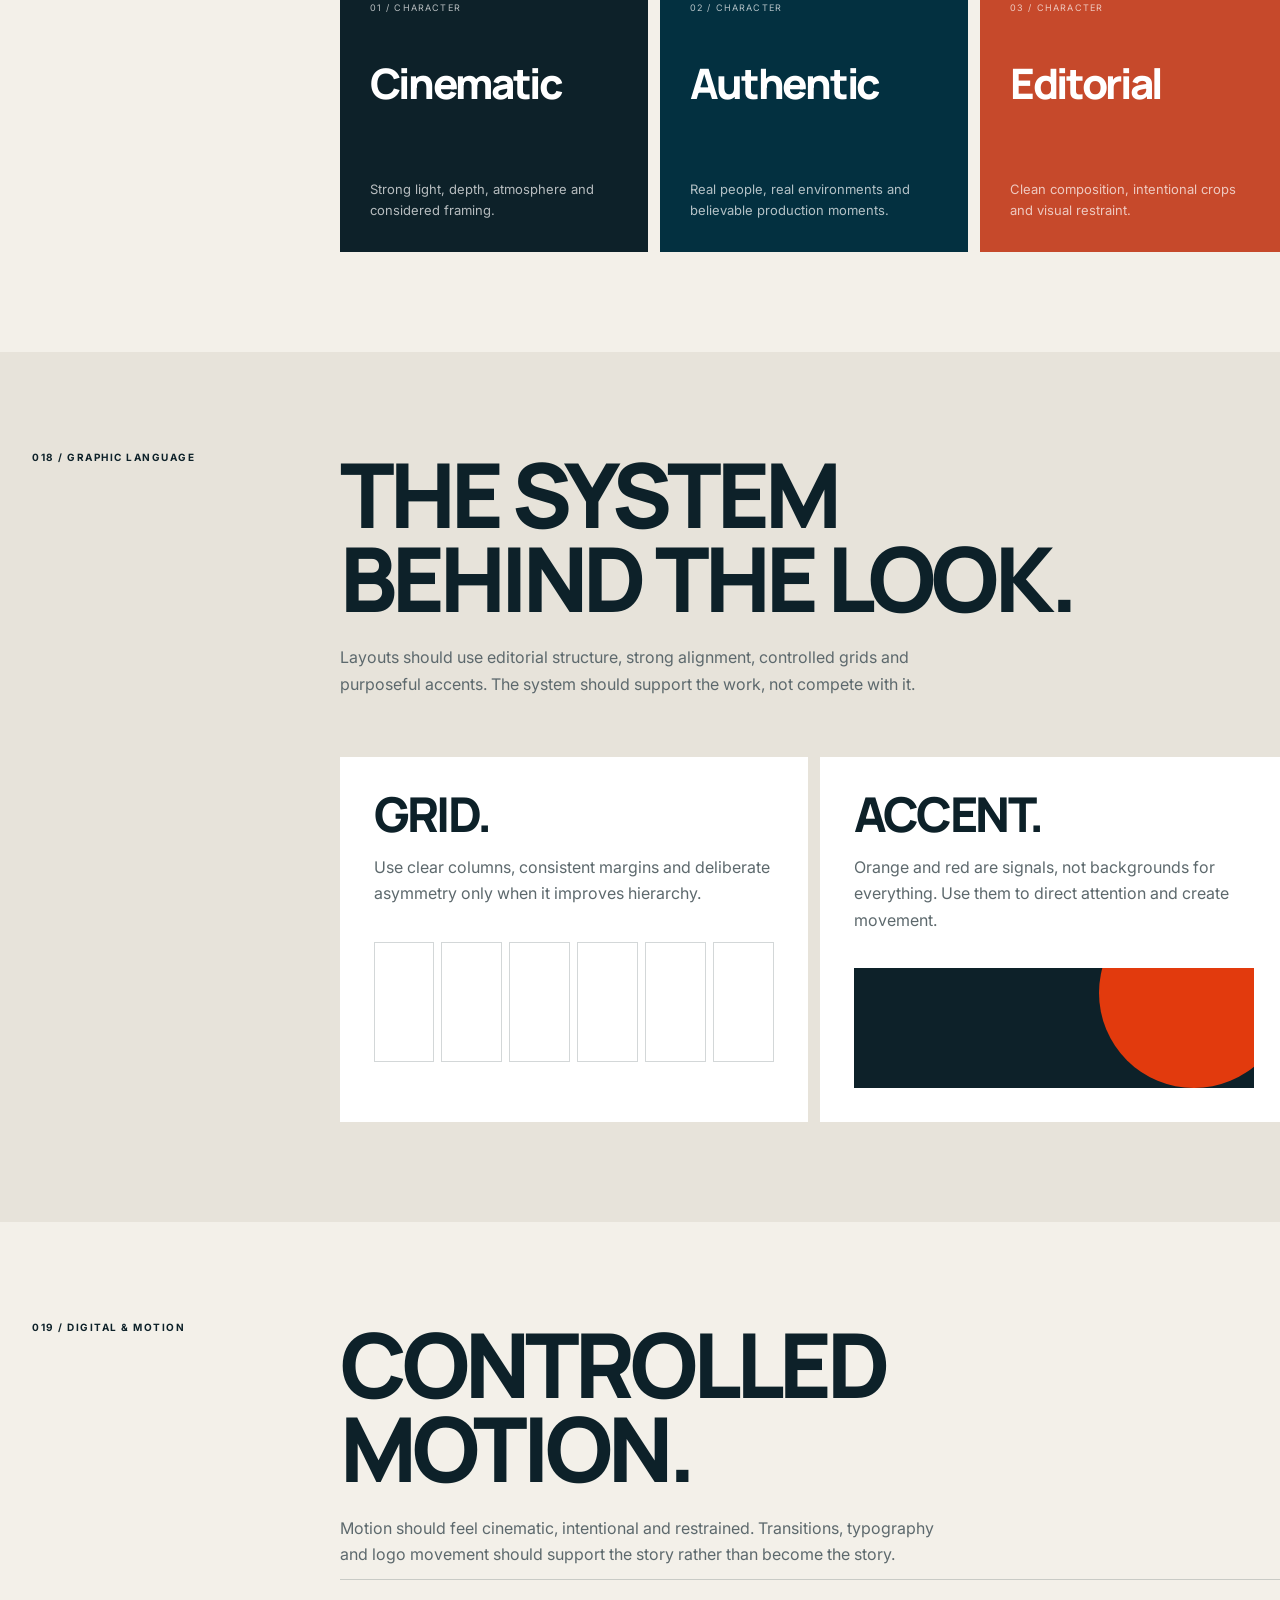
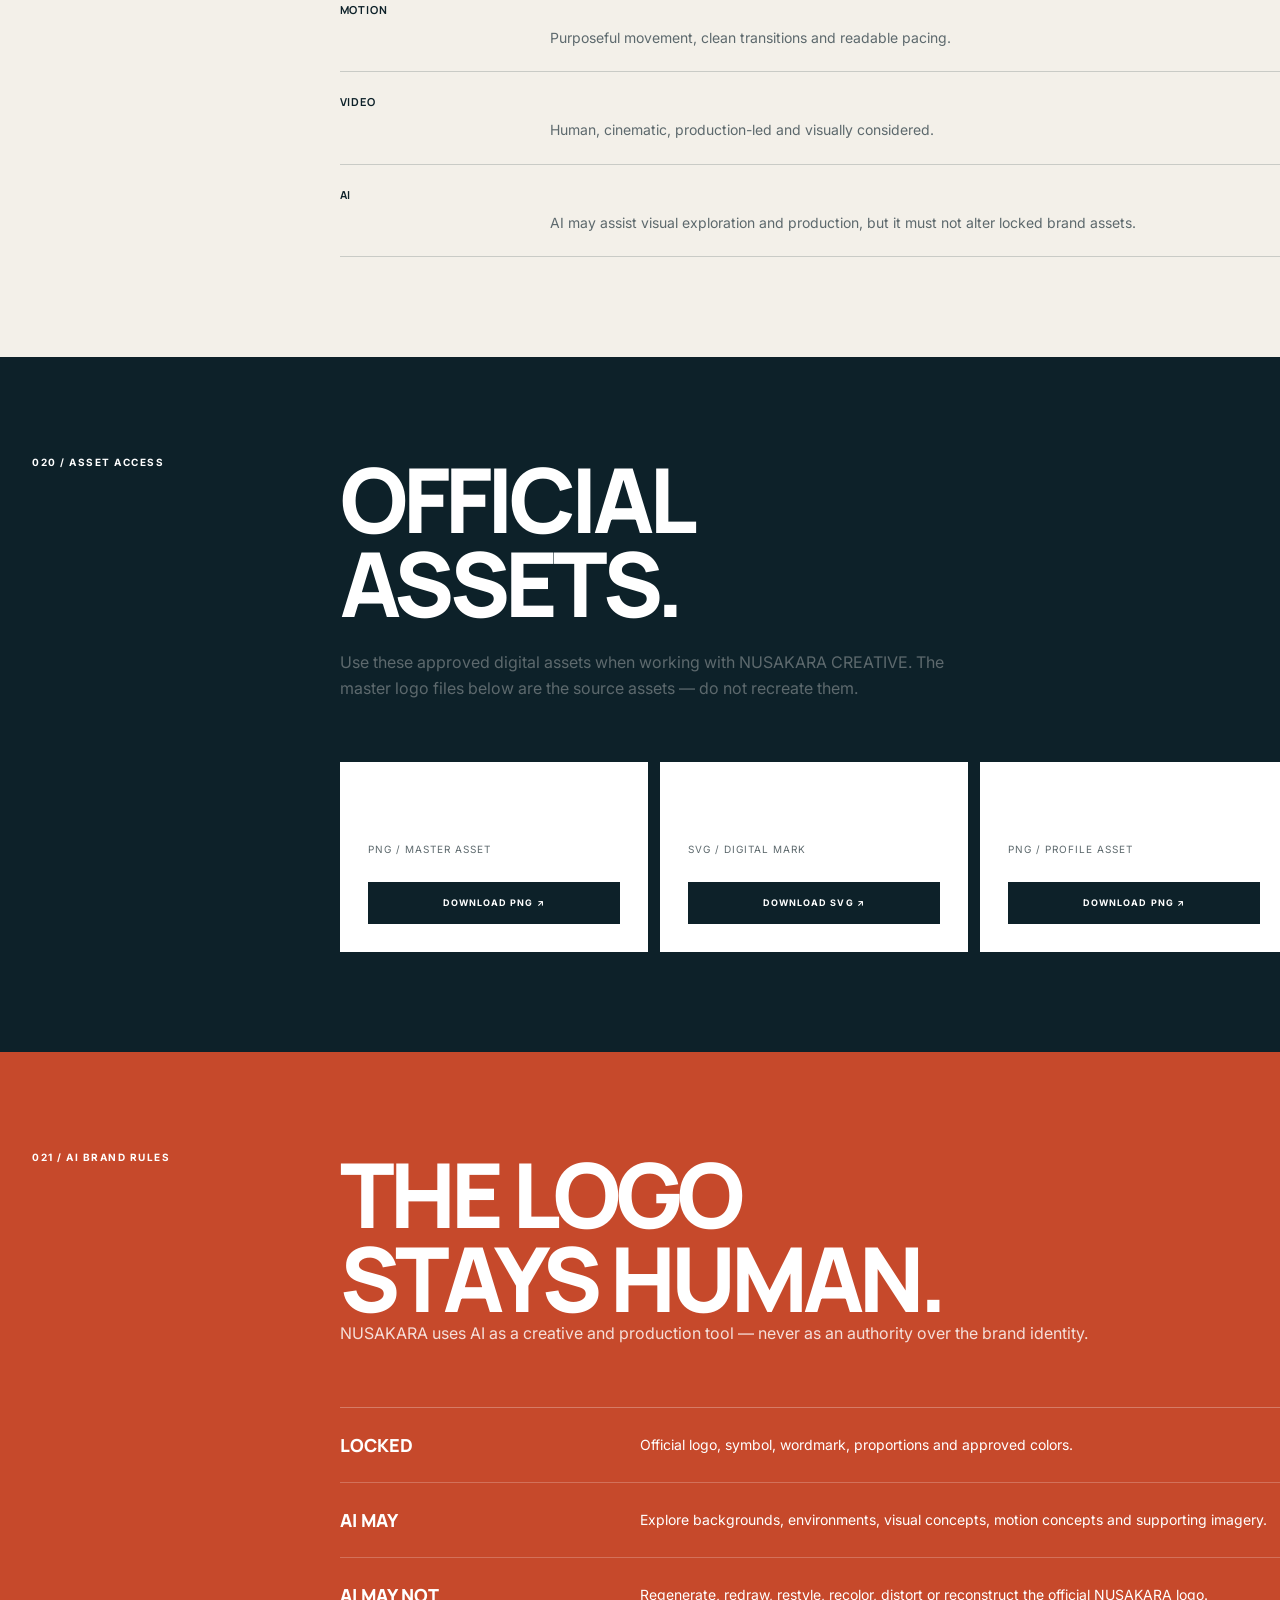
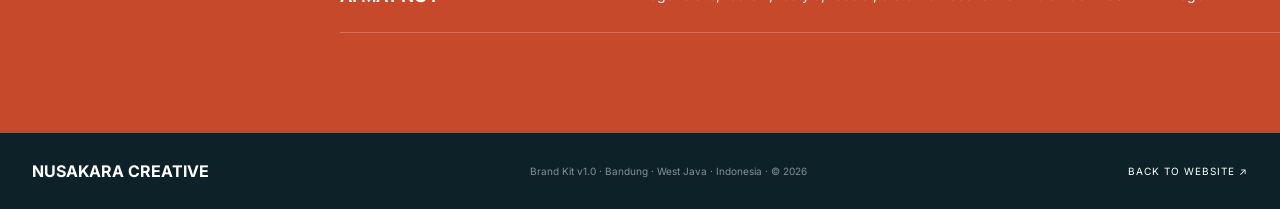
==== commit 0a8aa68f: "Update Brand Kit favicon download to official profile asset" ====
--- a/brand-kit/index.html
+++ b/brand-kit/index.html
@@ -13,7 +13,7 @@
 <meta property="og:url" content="https://nusakaracreative.github.io/nusakaracreative/brand-kit/">
 <meta property="og:site_name" content="NUSAKARA CREATIVE">
 <meta property="og:image" content="https://nusakaracreative.github.io/nusakaracreative/assets/NUSAKARA_MASTER_LOGO_READY_TO_USE.png">
-<link rel="icon" href="../favicon.svg" type="image/svg+xml">
+<link rel="icon" type="image/png" href="../assets/NUSAKARA_YOUTUBE_PROFILE_OFFICIAL.png?v=20261009"><link rel="apple-touch-icon" href="../assets/NUSAKARA_YOUTUBE_PROFILE_OFFICIAL.png?v=20261009">
 <link rel="preconnect" href="https://fonts.googleapis.com">
 <link rel="preconnect" href="https://fonts.gstatic.com" crossorigin>
 <link href="https://fonts.googleapis.com/css2?family=Manrope:wght@400;500;600;700;800;900&family=Inter:wght@400;500;600;700&display=swap" rel="stylesheet">
@@ -90,7 +90,7 @@
 
 <section class="section"><div class="wrap section-head"><div class="eyebrow">019 / DIGITAL &amp; MOTION</div><div><h2>CONTROLLED<br>MOTION.</h2><p>Motion should feel cinematic, intentional and restrained. Transitions, typography and logo movement should support the story rather than become the story.</p><div class="rule-list"><div class="rule"><strong>Motion</strong><p>Purposeful movement, clean transitions and readable pacing.</p></div><div class="rule"><strong>Video</strong><p>Human, cinematic, production-led and visually considered.</p></div><div class="rule"><strong>AI</strong><p>AI may assist visual exploration and production, but it must not alter locked brand assets.</p></div></div></div></div></section>
 
-<section class="section dark"><div class="wrap section-head"><div class="eyebrow">020 / ASSET ACCESS</div><div><h2>OFFICIAL<br>ASSETS.</h2><p>Use these approved digital assets when working with NUSAKARA CREATIVE. The master logo files below are the source assets — do not recreate them.</p><div class="downloads"><article class="download"><strong>Official Logo</strong><span>PNG / Master Asset</span><a href="../assets/NUSAKARA_MASTER_LOGO_READY_TO_USE.png" download>Download PNG ↗</a></article><article class="download"><strong>Logo Mark</strong><span>SVG / Digital Mark</span><a href="../assets/nusakara-logo-mark.svg" download>Download SVG ↗</a></article><article class="download"><strong>Favicon</strong><span>SVG / Web</span><a href="../favicon.svg" download>Download SVG ↗</a></article></div></div></div></section>
+<section class="section dark"><div class="wrap section-head"><div class="eyebrow">020 / ASSET ACCESS</div><div><h2>OFFICIAL<br>ASSETS.</h2><p>Use these approved digital assets when working with NUSAKARA CREATIVE. The master logo files below are the source assets — do not recreate them.</p><div class="downloads"><article class="download"><strong>Official Logo</strong><span>PNG / Master Asset</span><a href="../assets/NUSAKARA_MASTER_LOGO_READY_TO_USE.png" download>Download PNG ↗</a></article><article class="download"><strong>Logo Mark</strong><span>SVG / Digital Mark</span><a href="../assets/nusakara-logo-mark.svg" download>Download SVG ↗</a></article><article class="download"><strong>Official Favicon</strong><span>PNG / Profile Asset</span><a href="../assets/NUSAKARA_YOUTUBE_PROFILE_OFFICIAL.png" download>Download PNG ↗</a></article></div></div></div></section>
 
 <section class="section ai"><div class="wrap ai-grid"><div class="eyebrow" style="color:#fff">021 / AI BRAND RULES</div><div><h2>THE LOGO<br>STAYS HUMAN.</h2><p>NUSAKARA uses AI as a creative and production tool — never as an authority over the brand identity.</p><div class="lock"><div class="lock-row"><strong>LOCKED</strong><p>Official logo, symbol, wordmark, proportions and approved colors.</p></div><div class="lock-row"><strong>AI MAY</strong><p>Explore backgrounds, environments, visual concepts, motion concepts and supporting imagery.</p></div><div class="lock-row"><strong>AI MAY NOT</strong><p>Regenerate, redraw, restyle, recolor, distort or reconstruct the official NUSAKARA logo.</p></div></div></div></div></section>
 </main>
